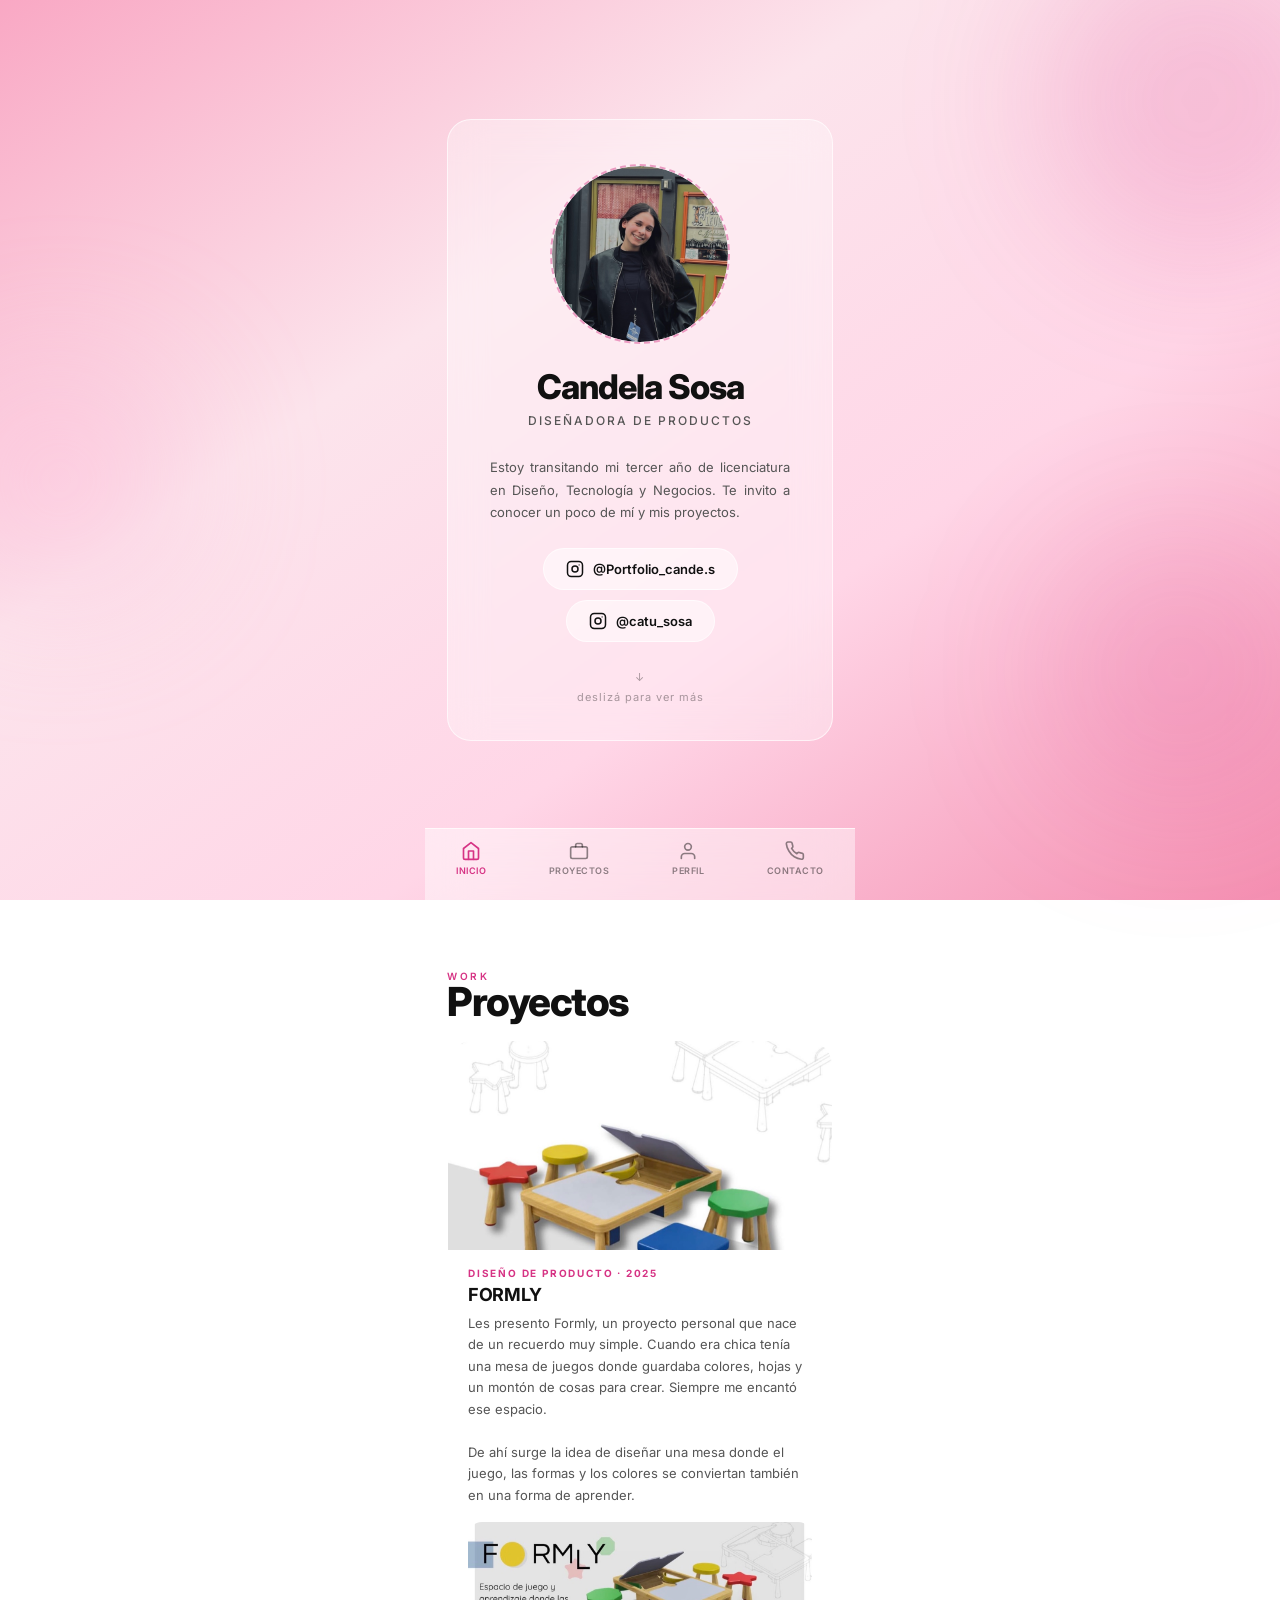
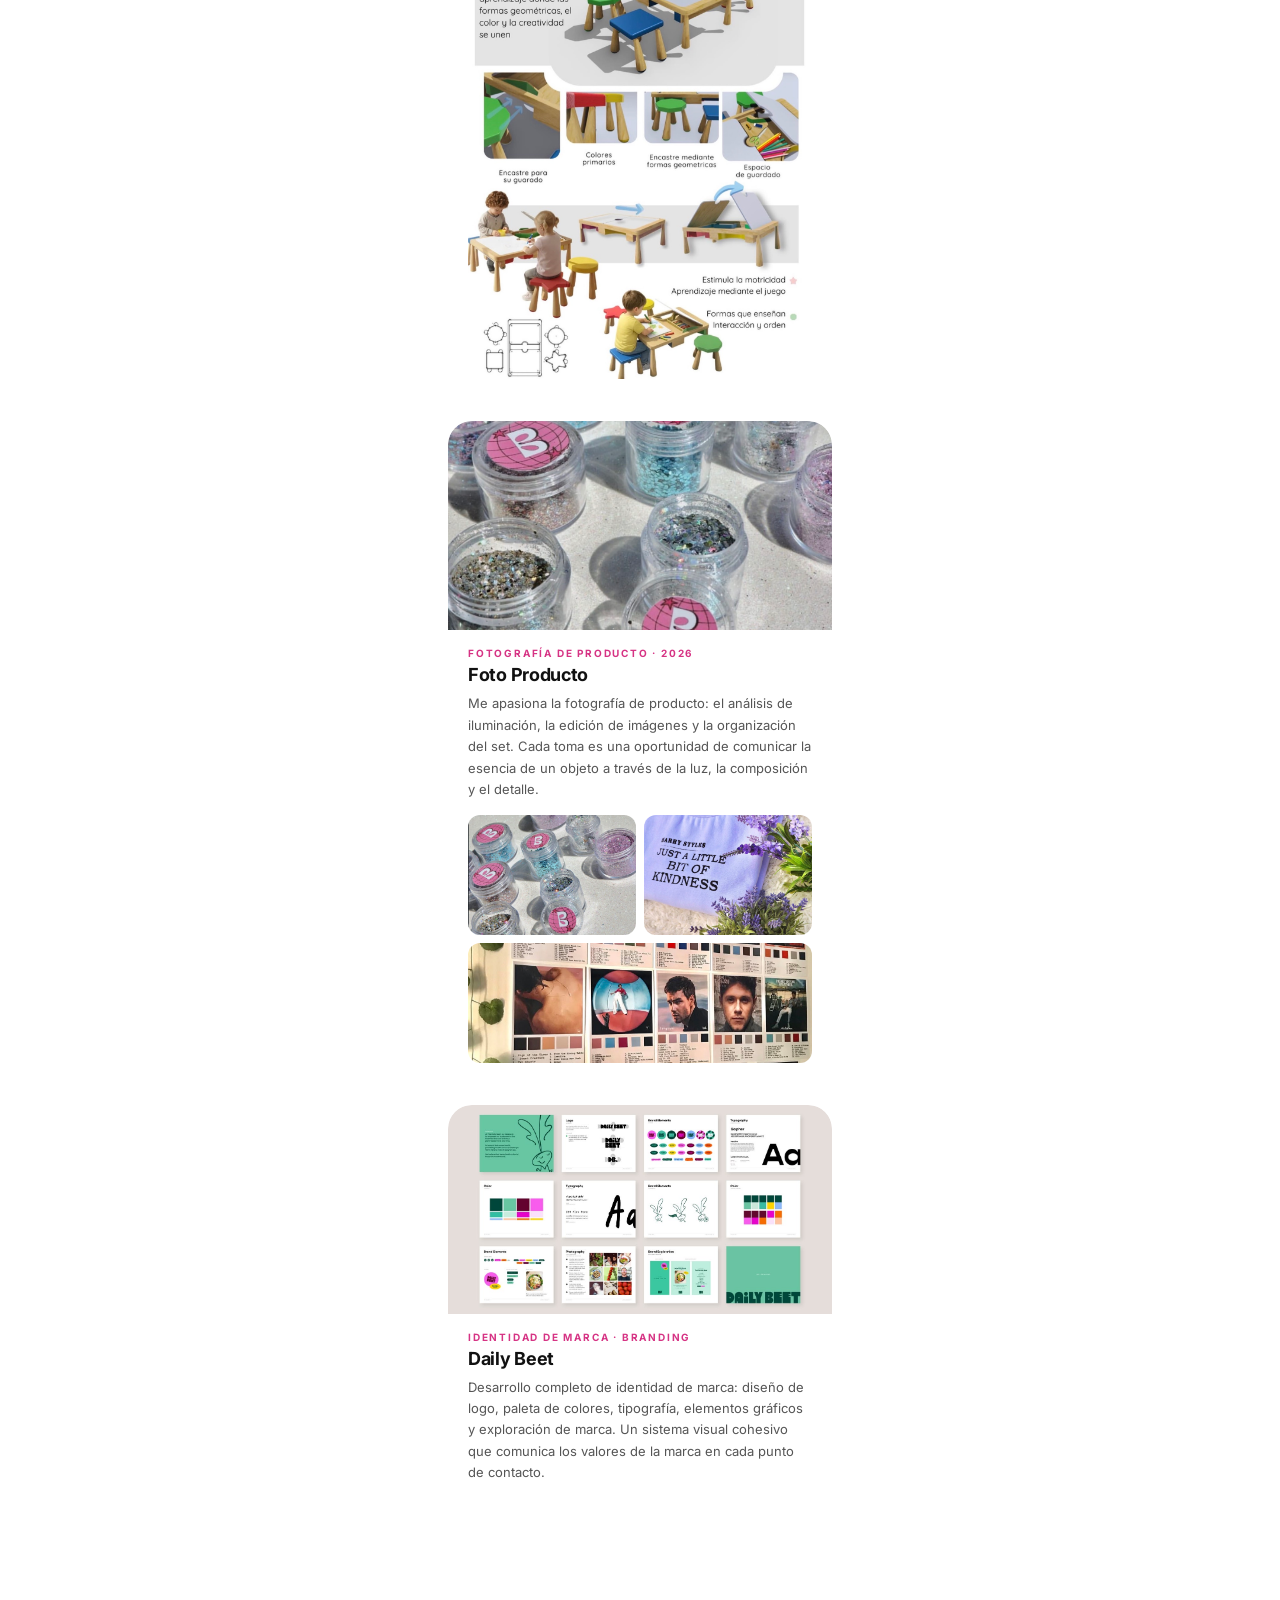
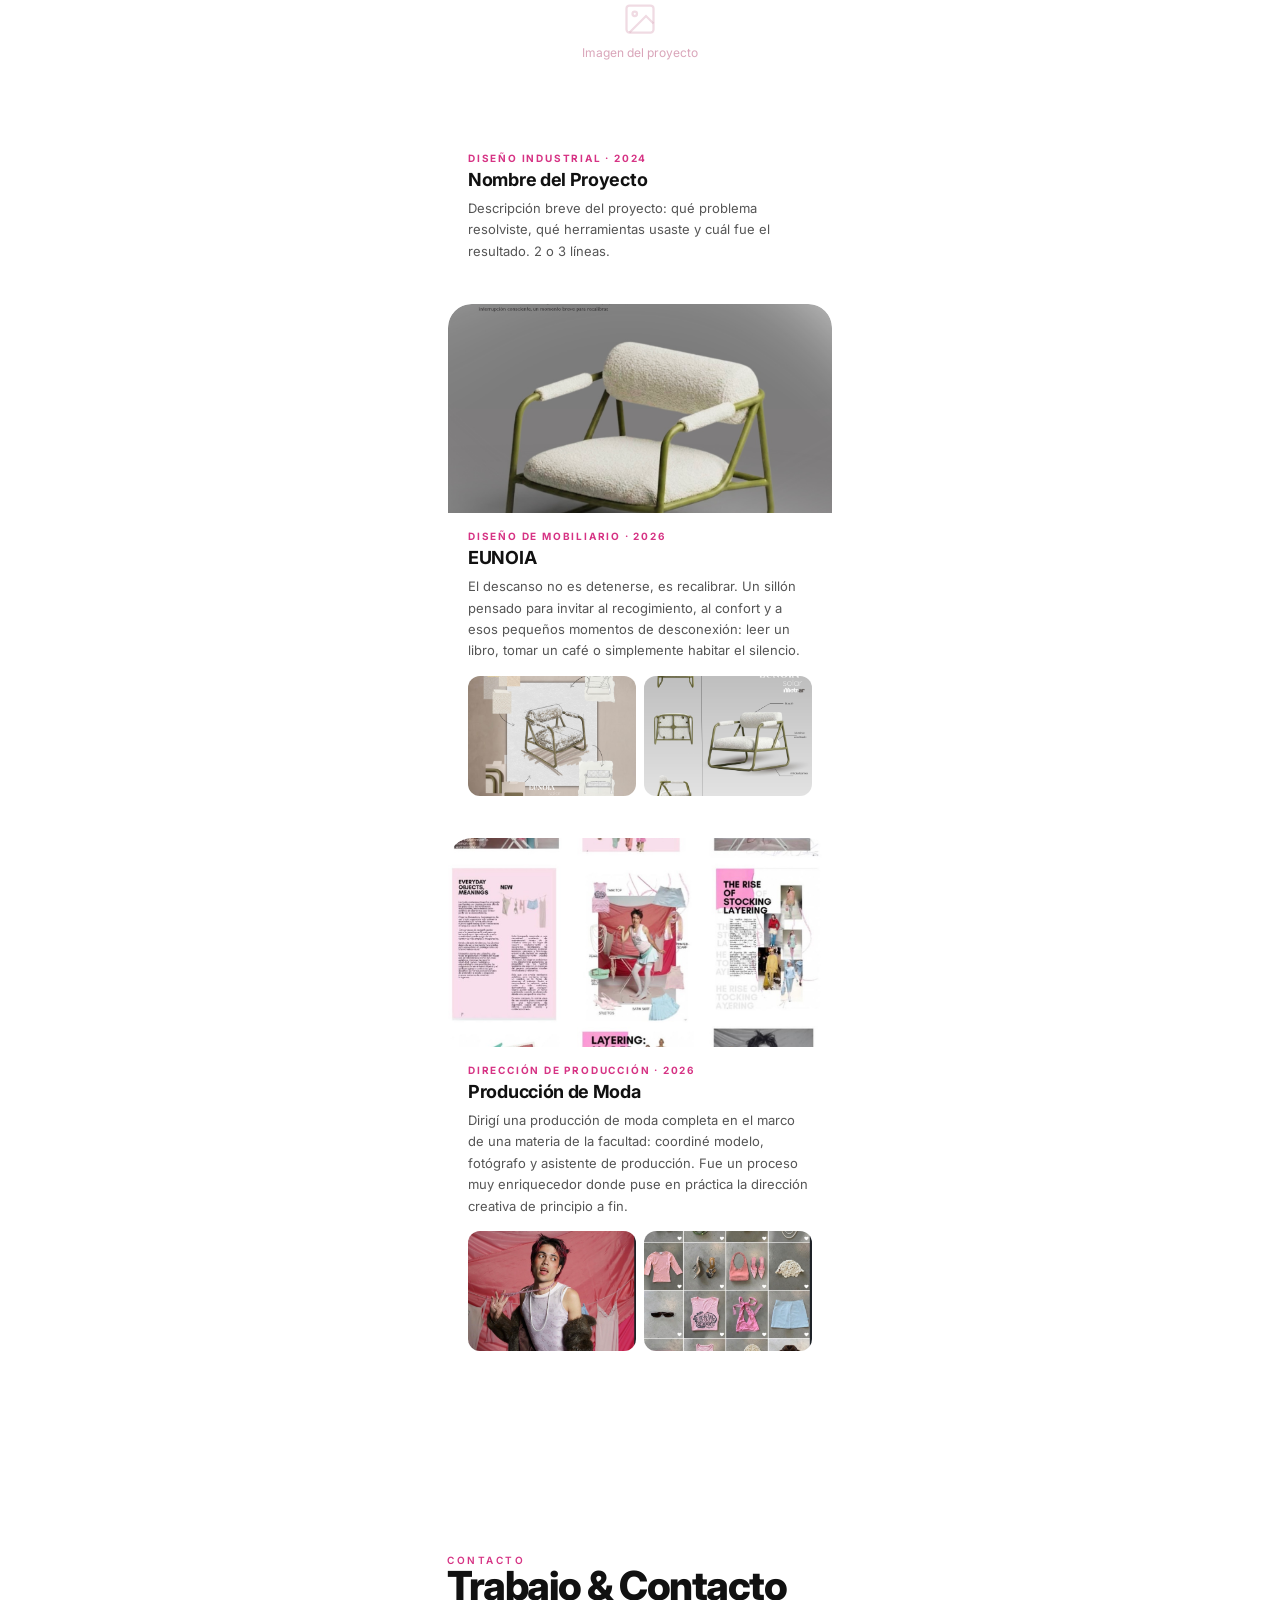
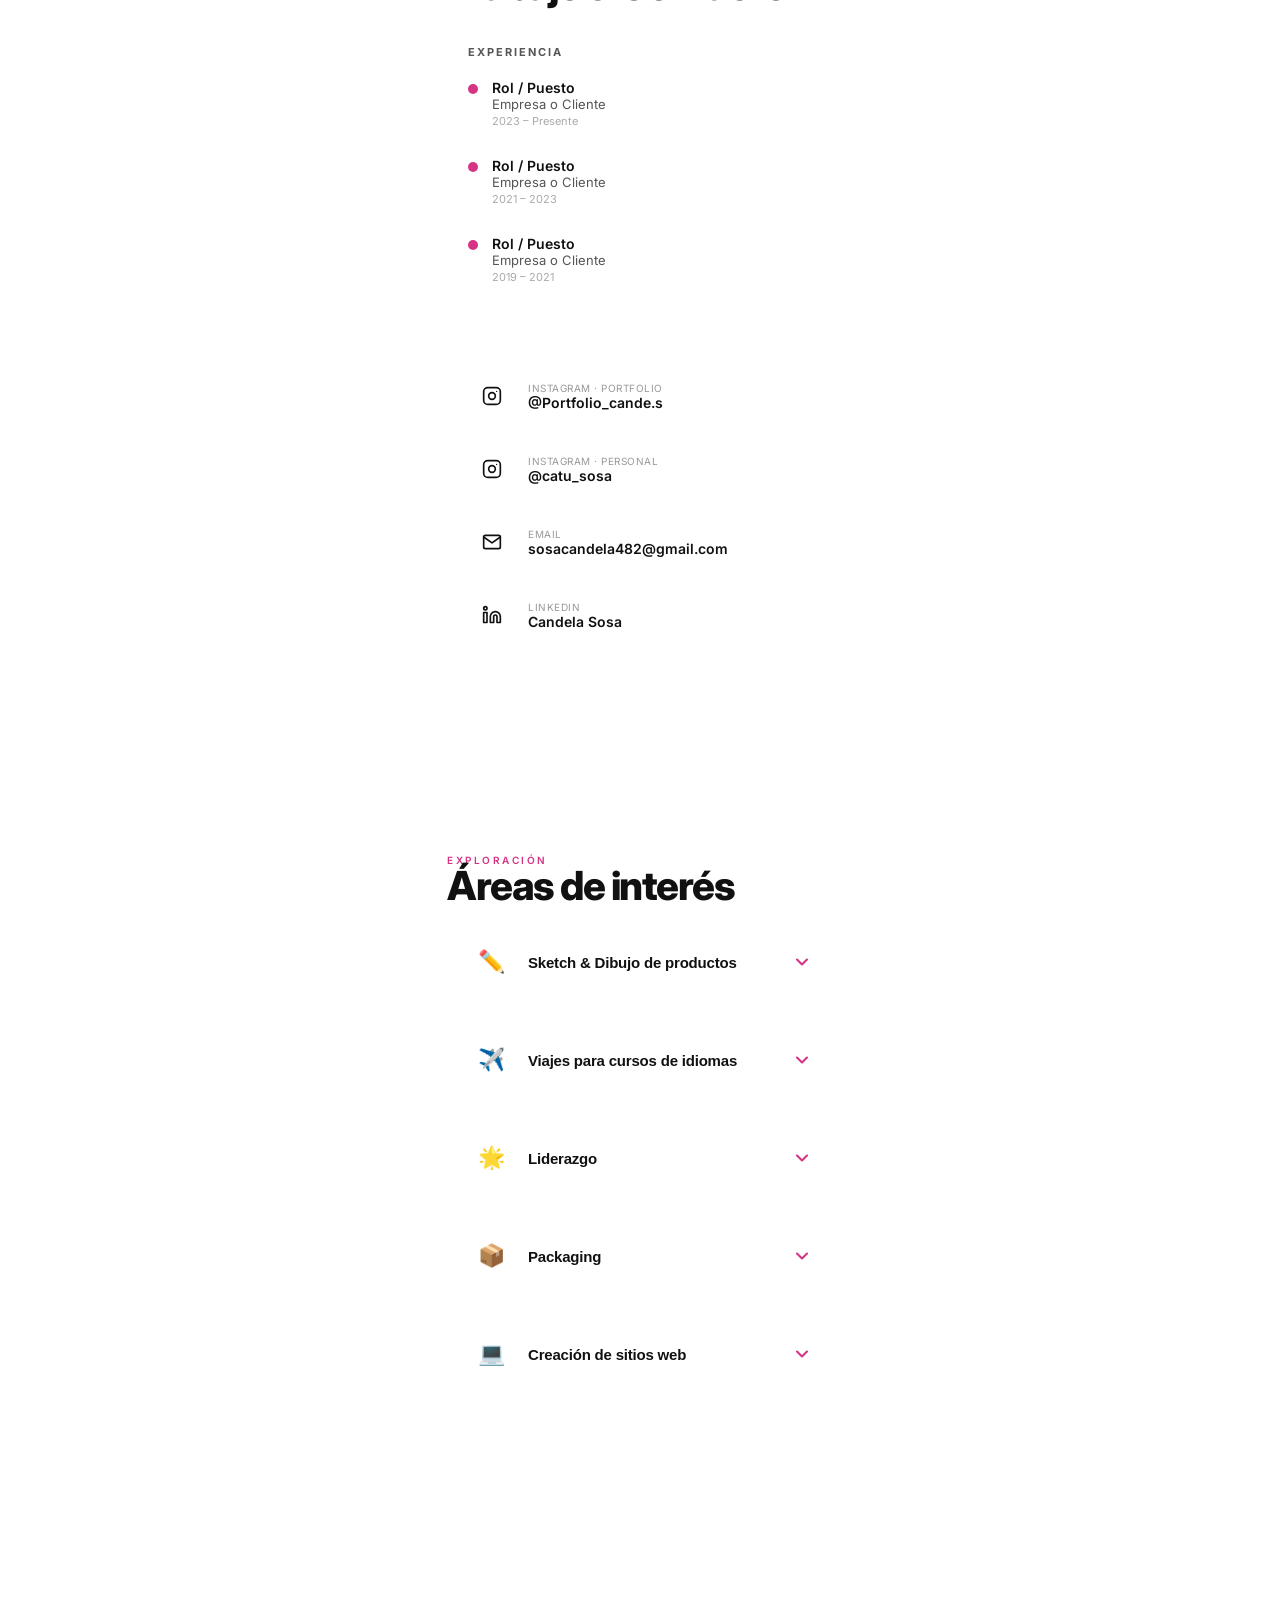
==== index.html @ e9c09517 "Add travel images and full description to Viajes section" ====
<!DOCTYPE html>
<html lang="es">
<head>
  <meta charset="UTF-8" />
  <meta name="viewport" content="width=device-width, initial-scale=1.0" />
  <title>Candela Sosa · Diseñadora de Productos</title>
  <link href="https://fonts.googleapis.com/css2?family=Inter:wght@300;400;500;600;700;800&display=swap" rel="stylesheet">
  <style>
    :root {
      --pink-1: #f9a8c4;
      --pink-2: #fce4ec;
      --pink-3: #ffc2d4;
      --pink-accent: #d63384;
      --glass-bg: rgba(255, 255, 255, 0.32);
      --glass-border: rgba(255, 255, 255, 0.65);
      --text: #111111;
      --text-muted: #555555;
    }

    * {
      box-sizing: border-box;
      margin: 0;
      padding: 0;
    }

    html {
      scroll-behavior: smooth;
    }

    body {
      font-family: 'Inter', sans-serif;
      background: linear-gradient(145deg, #f9a8c4 0%, #fce4ec 35%, #ffd6e7 65%, #f48fb1 100%);
      background-attachment: fixed;
      min-height: 100vh;
      color: var(--text);
      display: flex;
      justify-content: center;
    }

    /* ————— WRAPPER ————— */
    .wrapper {
      width: 100%;
      max-width: 430px;
      position: relative;
    }

    /* ————— FLOATING BLOBS ————— */
    .blob {
      position: fixed;
      border-radius: 50%;
      filter: blur(70px);
      pointer-events: none;
      z-index: 0;
    }
    .blob-a {
      width: 320px; height: 320px;
      background: rgba(214, 51, 132, 0.18);
      top: -60px; right: -80px;
    }
    .blob-b {
      width: 240px; height: 240px;
      background: rgba(255, 182, 215, 0.35);
      top: 40%; left: -60px;
    }
    .blob-c {
      width: 280px; height: 280px;
      background: rgba(214, 51, 132, 0.13);
      bottom: 10%; right: -40px;
    }

    /* ————— SECTIONS ————— */
    section {
      min-height: 100vh;
      padding: 70px 22px 110px;
      position: relative;
      z-index: 1;
      display: flex;
      flex-direction: column;
      gap: 20px;
    }

    /* ————— GLASS CARD ————— */
    .glass {
      background: var(--glass-bg);
      backdrop-filter: blur(18px);
      -webkit-backdrop-filter: blur(18px);
      border: 1px solid var(--glass-border);
      border-radius: 24px;
    }

    /* ————— SECTION HEADER ————— */
    .sec-label {
      font-size: 10px;
      font-weight: 600;
      letter-spacing: 2.5px;
      text-transform: uppercase;
      color: var(--pink-accent);
    }
    .sec-title {
      font-size: 40px;
      font-weight: 800;
      letter-spacing: -1.5px;
      line-height: 1;
      color: var(--text);
    }

    /* ═══════════════════════════════════
       HERO
    ═══════════════════════════════════ */
    #inicio {
      justify-content: center;
      align-items: center;
      text-align: center;
    }

    .hero-card {
      padding: 44px 28px 36px;
      width: 100%;
      display: flex;
      flex-direction: column;
      align-items: center;
      gap: 0;
    }

    .avatar-ring {
      width: 180px;
      height: 180px;
      border-radius: 50%;
      border: 2.5px dashed rgba(214,51,132,0.45);
      display: flex;
      align-items: center;
      justify-content: center;
      margin-bottom: 22px;
      background: rgba(255,255,255,0.25);
      overflow: hidden;
    }
    .avatar-ring img {
      width: 100%;
      height: 100%;
      object-fit: cover;
      border-radius: 50%;
    }
    .avatar-ring span {
      font-size: 11px;
      color: rgba(180,30,80,0.5);
      text-align: center;
      line-height: 1.4;
      padding: 8px;
    }

    .hero-name {
      font-size: 34px;
      font-weight: 800;
      letter-spacing: -1px;
      margin-bottom: 6px;
    }

    .hero-sub {
      font-size: 12px;
      font-weight: 500;
      letter-spacing: 2px;
      text-transform: uppercase;
      color: var(--text-muted);
      margin-bottom: 28px;
    }

    .hero-bio {
      font-size: 13px;
      color: var(--text-muted);
      line-height: 1.75;
      max-width: 300px;
      text-align: justify;
      margin-bottom: 24px;
    }

    .ig-btn {
      display: inline-flex;
      align-items: center;
      gap: 9px;
      background: rgba(255,255,255,0.5);
      border: 1px solid var(--glass-border);
      border-radius: 100px;
      padding: 11px 22px;
      text-decoration: none;
      color: var(--text);
      font-size: 13px;
      font-weight: 600;
      transition: background 0.2s, transform 0.15s;
    }
    .ig-btn:hover { background: rgba(255,255,255,0.72); transform: scale(1.02); }
    .ig-btn svg { width: 18px; height: 18px; }

    .scroll-hint {
      margin-top: 28px;
      font-size: 11px;
      color: rgba(0,0,0,0.35);
      letter-spacing: 1px;
      display: flex;
      flex-direction: column;
      align-items: center;
      gap: 6px;
    }
    .scroll-hint span { animation: bounce 1.8s infinite; display: block; }
    @keyframes bounce {
      0%, 100% { transform: translateY(0); }
      50%       { transform: translateY(5px); }
    }

    /* ═══════════════════════════════════
       SOBRE MÍ
    ═══════════════════════════════════ */
    #sobre { gap: 18px; }

    .photo-grid {
      display: grid;
      grid-template-columns: 1fr 1fr;
      grid-template-rows: 180px 120px;
      gap: 10px;
    }
    .photo-grid .ph-img:first-child {
      grid-row: 1 / 3;
    }

    .ph-img {
      border-radius: 18px;
      border: 2px dashed rgba(214,51,132,0.25);
      background: rgba(255,255,255,0.28);
      display: flex;
      flex-direction: column;
      align-items: center;
      justify-content: center;
      gap: 6px;
      color: rgba(160,30,80,0.45);
      font-size: 11px;
      text-align: center;
      overflow: hidden;
      cursor: pointer;
      transition: background 0.2s;
    }
    .ph-img:hover { background: rgba(255,255,255,0.42); }
    .ph-img img {
      width: 100%;
      height: 100%;
      object-fit: cover;
      display: block;
    }
    .ph-img svg { width: 28px; height: 28px; opacity: 0.5; }

    .bio-card {
      padding: 20px;
      font-size: 14px;
      line-height: 1.75;
      color: #333;
    }
    .bio-card p {
      color: rgba(0,0,0,0.65);
      font-size: 13.5px;
      text-align: justify;
    }

    /* Languages */
    .skill-block {
      padding: 20px;
      display: flex;
      flex-direction: column;
      gap: 14px;
    }
    .skill-block-title {
      font-size: 11px;
      font-weight: 700;
      letter-spacing: 2px;
      text-transform: uppercase;
      color: var(--text-muted);
    }

    .lang-row { display: flex; flex-direction: column; gap: 6px; }
    .lang-top {
      display: flex;
      justify-content: space-between;
      align-items: center;
    }
    .lang-name { font-size: 14px; font-weight: 600; }
    .lang-badge {
      font-size: 11px;
      font-weight: 500;
      color: var(--text-muted);
      background: rgba(255,255,255,0.55);
      border-radius: 100px;
      padding: 3px 11px;
    }
    .bar-track {
      width: 100%;
      height: 5px;
      background: rgba(0,0,0,0.09);
      border-radius: 3px;
      overflow: hidden;
    }
    .bar-fill {
      height: 100%;
      border-radius: 3px;
      background: linear-gradient(90deg, var(--pink-accent), #f48fb1);
    }

    /* Tools */
    .tools-wrap {
      display: flex;
      flex-wrap: wrap;
      gap: 8px;
    }
    .chip {
      background: rgba(255,255,255,0.5);
      border: 1px solid rgba(255,255,255,0.75);
      border-radius: 100px;
      padding: 8px 15px;
      font-size: 13px;
      font-weight: 500;
      white-space: nowrap;
    }

    /* ═══════════════════════════════════
       PROYECTOS
    ═══════════════════════════════════ */
    #proyectos { gap: 18px; }

    .project-card {
      overflow: hidden;
      padding: 0;
    }
    .proj-img-wrap {
      width: 100%;
      height: 210px;
      background: rgba(255,255,255,0.22);
      border-bottom: 1px solid rgba(255,255,255,0.5);
      display: flex;
      align-items: center;
      justify-content: center;
      flex-direction: column;
      gap: 8px;
      color: rgba(160,30,80,0.4);
      font-size: 12px;
      border-radius: 24px 24px 0 0;
      overflow: hidden;
    }
    .proj-img-wrap img {
      width: 100%;
      height: 100%;
      object-fit: cover;
      display: block;
    }
    .proj-img-wrap svg { width: 36px; height: 36px; opacity: 0.4; }

    .proj-body { padding: 16px 20px 22px; }
    .proj-tag {
      font-size: 10px;
      font-weight: 700;
      letter-spacing: 1.8px;
      text-transform: uppercase;
      color: var(--pink-accent);
      margin-bottom: 5px;
    }
    .proj-title {
      font-size: 18px;
      font-weight: 700;
      margin-bottom: 8px;
      letter-spacing: -0.3px;
    }
    .proj-desc {
      font-size: 13px;
      color: var(--text-muted);
      line-height: 1.65;
    }

    /* ═══════════════════════════════════
       TRABAJO & CONTACTO
    ═══════════════════════════════════ */
    #contacto { gap: 18px; }

    .work-card {
      padding: 20px;
      display: flex;
      flex-direction: column;
      gap: 0;
    }
    .work-item {
      display: flex;
      gap: 14px;
      padding: 14px 0;
      border-bottom: 1px solid rgba(255,255,255,0.45);
    }
    .work-item:last-child { border-bottom: none; }
    .work-dot {
      width: 10px;
      height: 10px;
      border-radius: 50%;
      background: var(--pink-accent);
      margin-top: 5px;
      flex-shrink: 0;
    }
    .work-role { font-size: 14px; font-weight: 600; }
    .work-co { font-size: 13px; color: var(--text-muted); }
    .work-yr { font-size: 11px; color: #aaa; margin-top: 2px; }

    .contact-card {
      padding: 22px;
      display: flex;
      flex-direction: column;
      gap: 0;
    }
    .contact-row {
      display: flex;
      align-items: center;
      gap: 14px;
      padding: 14px 0;
      text-decoration: none;
      color: var(--text);
      border-bottom: 1px solid rgba(255,255,255,0.45);
      transition: opacity 0.2s;
    }
    .contact-row:last-child { border-bottom: none; }
    .contact-row:hover { opacity: 0.7; }
    .c-icon {
      width: 44px;
      height: 44px;
      border-radius: 13px;
      background: rgba(255,255,255,0.55);
      display: flex;
      align-items: center;
      justify-content: center;
      flex-shrink: 0;
    }
    .c-icon svg { width: 20px; height: 20px; }
    .c-label { font-size: 10px; color: #999; letter-spacing: 0.5px; text-transform: uppercase; }
    .c-val { font-size: 14px; font-weight: 600; }

    /* ————— BOTTOM NAV ————— */
    .nav {
      position: fixed;
      bottom: 0;
      left: 50%;
      transform: translateX(-50%);
      width: 100%;
      max-width: 430px;
      background: rgba(255,255,255,0.45);
      backdrop-filter: blur(22px);
      -webkit-backdrop-filter: blur(22px);
      border-top: 1px solid rgba(255,255,255,0.7);
      display: flex;
      justify-content: space-around;
      padding: 12px 0 24px;
      z-index: 200;
    }

    .nav a {
      display: flex;
      flex-direction: column;
      align-items: center;
      gap: 4px;
      text-decoration: none;
      color: rgba(0,0,0,0.45);
      font-size: 10px;
      font-weight: 600;
      letter-spacing: 0.5px;
      text-transform: uppercase;
      transition: color 0.2s;
    }
    .nav a.active, .nav a:hover { color: var(--pink-accent); }
    .nav a svg { width: 22px; height: 22px; }

    /* ————— UTIL ————— */
    .divider {
      height: 1px;
      background: rgba(255,255,255,0.5);
      margin: 4px 0;
    }

    /* ═══════════════════════════════════
       ÁREAS DE INTERÉS — ACORDEÓN
    ═══════════════════════════════════ */
    #intereses { gap: 14px; }

    .area-card {
      overflow: hidden;
      border-radius: 22px;
    }

    .area-header {
      display: flex;
      align-items: center;
      gap: 14px;
      padding: 18px 20px;
      cursor: pointer;
      user-select: none;
      background: transparent;
      border: none;
      width: 100%;
      text-align: left;
      -webkit-tap-highlight-color: transparent;
    }

    .area-emoji {
      width: 46px;
      height: 46px;
      border-radius: 14px;
      background: rgba(255,255,255,0.55);
      display: flex;
      align-items: center;
      justify-content: center;
      font-size: 22px;
      flex-shrink: 0;
    }

    .area-title {
      flex: 1;
      font-size: 15px;
      font-weight: 700;
      letter-spacing: -0.2px;
      color: var(--text);
    }

    .area-arrow {
      width: 20px;
      height: 20px;
      color: var(--pink-accent);
      flex-shrink: 0;
      transition: transform 0.35s cubic-bezier(.4,0,.2,1);
    }
    .area-card.open .area-arrow { transform: rotate(180deg); }

    .area-body {
      max-height: 0;
      overflow: hidden;
      transition: max-height 0.45s cubic-bezier(.4,0,.2,1);
    }
    .area-card.open .area-body { max-height: 900px; }

    .area-inner {
      padding: 0 20px 22px;
      border-top: 1px solid rgba(255,255,255,0.5);
      margin: 0 20px;
    }

    .area-desc {
      font-size: 13px;
      color: var(--text-muted);
      line-height: 1.75;
      padding-top: 16px;
      margin-bottom: 16px;
    }

    .area-photos {
      display: grid;
      grid-template-columns: 1fr 1fr;
      gap: 8px;
    }
    .area-photos.single { grid-template-columns: 1fr; }

    .area-photo {
      height: 110px;
      border-radius: 14px;
      border: 2px dashed rgba(214,51,132,0.22);
      background: rgba(255,255,255,0.3);
      display: flex;
      flex-direction: column;
      align-items: center;
      justify-content: center;
      gap: 5px;
      font-size: 10px;
      color: rgba(160,30,80,0.4);
      overflow: hidden;
      text-align: center;
    }
    .area-photo img {
      width: 100%;
      height: 100%;
      object-fit: cover;
      display: block;
    }
    .area-photo svg { width: 22px; height: 22px; opacity: 0.4; }

    /* Nav con 5 ítems — íconos un poco más chicos */
    .nav a { font-size: 9px; }
    .nav a svg { width: 20px; height: 20px; }
  </style>
</head>
<body>

<div class="blob blob-a"></div>
<div class="blob blob-b"></div>
<div class="blob blob-c"></div>

<div class="wrapper">

  <!-- ══════════ HERO ══════════ -->
  <section id="inicio">
    <div class="glass hero-card">

      <div class="avatar-ring">
        <img src="avatar.jpg" alt="Candela Sosa">
      </div>

      <h1 class="hero-name">Candela Sosa</h1>
      <p class="hero-sub">Diseñadora de Productos</p>
      <p class="hero-bio">Estoy transitando mi tercer año de licenciatura en Diseño, Tecnología y Negocios. Te invito a conocer un poco de mí y mis proyectos.</p>

      <div style="display:flex;flex-direction:column;gap:10px;align-items:center;">
        <a class="ig-btn" href="https://www.instagram.com/Portfolio_cande.s" target="_blank" rel="noopener">
          <svg viewBox="0 0 24 24" fill="none" stroke="currentColor" stroke-width="2" stroke-linecap="round" stroke-linejoin="round">
            <rect x="2" y="2" width="20" height="20" rx="5" ry="5"/>
            <circle cx="12" cy="12" r="4"/>
            <circle cx="17.5" cy="6.5" r="0.8" fill="currentColor" stroke="none"/>
          </svg>
          @Portfolio_cande.s
        </a>
        <a class="ig-btn" href="https://www.instagram.com/catu_sosa" target="_blank" rel="noopener">
          <svg viewBox="0 0 24 24" fill="none" stroke="currentColor" stroke-width="2" stroke-linecap="round" stroke-linejoin="round">
            <rect x="2" y="2" width="20" height="20" rx="5" ry="5"/>
            <circle cx="12" cy="12" r="4"/>
            <circle cx="17.5" cy="6.5" r="0.8" fill="currentColor" stroke="none"/>
          </svg>
          @catu_sosa
        </a>
      </div>

      <div class="scroll-hint">
        <span>↓</span>
        deslizá para ver más
      </div>
    </div>
  </section>

  <!-- ══════════ PROYECTOS ══════════ -->
  <section id="proyectos">
    <div>
      <p class="sec-label">Work</p>
      <h2 class="sec-title">Proyectos</h2>
    </div>

    <!-- Proyecto FORMLY -->
    <div class="glass project-card">
      <div class="proj-img-wrap">
        <img src="formly1.jpg" alt="FORMLY - Mesa de juego y aprendizaje">
      </div>
      <div class="proj-body">
        <p class="proj-tag">Diseño de Producto · 2025</p>
        <h3 class="proj-title">FORMLY</h3>
        <p class="proj-desc">Les presento Formly, un proyecto personal que nace de un recuerdo muy simple. Cuando era chica tenía una mesa de juegos donde guardaba colores, hojas y un montón de cosas para crear. Siempre me encantó ese espacio.<br><br>De ahí surge la idea de diseñar una mesa donde el juego, las formas y los colores se conviertan también en una forma de aprender.</p>
        <img src="formly2.jpg" alt="FORMLY - Presentación" style="width:100%;border-radius:14px;margin-top:16px;display:block;">
      </div>
    </div>

    <!-- Proyecto Fotografía de Producto -->
    <div class="glass project-card">
      <div class="proj-img-wrap">
        <img src="foto1.jpg" alt="Fotografía de producto - glitter">
      </div>
      <div class="proj-body">
        <p class="proj-tag">Fotografía de Producto · 2026</p>
        <h3 class="proj-title">Foto Producto</h3>
        <p class="proj-desc">Me apasiona la fotografía de producto: el análisis de iluminación, la edición de imágenes y la organización del set. Cada toma es una oportunidad de comunicar la esencia de un objeto a través de la luz, la composición y el detalle.</p>
        <div style="display:grid;grid-template-columns:1fr 1fr;gap:8px;margin-top:14px;">
          <img src="foto2.jpg" alt="Foto producto" style="width:100%;height:120px;object-fit:cover;border-radius:12px;display:block;">
          <img src="foto3.jpg" alt="Foto producto" style="width:100%;height:120px;object-fit:cover;border-radius:12px;display:block;">
          <img src="foto4.jpg" alt="Foto producto" style="width:100%;height:120px;object-fit:cover;border-radius:12px;display:block;grid-column:1/-1;">
        </div>
      </div>
    </div>

    <!-- Proyecto Identidad de Marca -->
    <div class="glass project-card">
      <div class="proj-img-wrap">
        <img src="brand1.jpg" alt="Identidad de marca - Daily Beet">
      </div>
      <div class="proj-body">
        <p class="proj-tag">Identidad de Marca · Branding</p>
        <h3 class="proj-title">Daily Beet</h3>
        <p class="proj-desc">Desarrollo completo de identidad de marca: diseño de logo, paleta de colores, tipografía, elementos gráficos y exploración de marca. Un sistema visual cohesivo que comunica los valores de la marca en cada punto de contacto.</p>
      </div>
    </div>

    <!-- Proyecto 2 — reemplazá el contenido con tu proyecto real -->
    <div class="glass project-card">
      <div class="proj-img-wrap">
        <!-- <img src="proyecto1.jpg" alt="Proyecto 1"> -->
        <svg viewBox="0 0 24 24" fill="none" stroke="currentColor" stroke-width="1.5">
          <rect x="3" y="3" width="18" height="18" rx="2"/>
          <circle cx="8.5" cy="8.5" r="1.5"/>
          <polyline points="21 15 16 10 5 21"/>
        </svg>
        <span>Imagen del proyecto</span>
      </div>
      <div class="proj-body">
        <p class="proj-tag">Diseño Industrial · 2024</p>
        <h3 class="proj-title">Nombre del Proyecto</h3>
        <p class="proj-desc">Descripción breve del proyecto: qué problema resolviste, qué herramientas usaste y cuál fue el resultado. 2 o 3 líneas.</p>
      </div>
    </div>

    <!-- Proyecto EUNOIA -->
    <div class="glass project-card">
      <div class="proj-img-wrap">
        <img src="eunoia1.jpg" alt="EUNOIA - Sillón de descanso consciente">
      </div>
      <div class="proj-body">
        <p class="proj-tag">Diseño de Mobiliario · 2026</p>
        <h3 class="proj-title">EUNOIA</h3>
        <p class="proj-desc">El descanso no es detenerse, es recalibrar. Un sillón pensado para invitar al recogimiento, al confort y a esos pequeños momentos de desconexión: leer un libro, tomar un café o simplemente habitar el silencio.</p>
        <div style="display:grid;grid-template-columns:1fr 1fr;gap:8px;margin-top:14px;">
          <img src="eunoia2.jpg" alt="EUNOIA moodboard" style="width:100%;height:120px;object-fit:cover;border-radius:12px;display:block;">
          <img src="eunoia3.jpg" alt="EUNOIA ficha técnica" style="width:100%;height:120px;object-fit:cover;border-radius:12px;display:block;">
        </div>
      </div>
    </div>

    <!-- Proyecto Producción de Moda -->
    <div class="glass project-card">
      <div class="proj-img-wrap">
        <img src="fashion1.jpg" alt="Producción de moda - editorial">
      </div>
      <div class="proj-body">
        <p class="proj-tag">Dirección de Producción · 2026</p>
        <h3 class="proj-title">Producción de Moda</h3>
        <p class="proj-desc">Dirigí una producción de moda completa en el marco de una materia de la facultad: coordiné modelo, fotógrafo y asistente de producción. Fue un proceso muy enriquecedor donde puse en práctica la dirección creativa de principio a fin.</p>
        <div style="display:grid;grid-template-columns:1fr 1fr;gap:8px;margin-top:14px;">
          <img src="fashion2.jpg" alt="Producción de moda - modelo" style="width:100%;height:120px;object-fit:cover;object-position:top;border-radius:12px;display:block;">
          <img src="fashion3.jpg" alt="Producción de moda - styling" style="width:100%;height:120px;object-fit:cover;border-radius:12px;display:block;">
        </div>
      </div>
    </div>
  </section>

  <!-- ══════════ TRABAJO & CONTACTO ══════════ -->
  <section id="contacto">
    <div>
      <p class="sec-label">Contacto</p>
      <h2 class="sec-title">Trabajo &amp; Contacto</h2>
    </div>

    <!-- Experiencia — editá con tus trabajos reales -->
    <div class="glass work-card">
      <p class="skill-block-title" style="margin-bottom:6px">Experiencia</p>

      <div class="work-item">
        <div class="work-dot"></div>
        <div>
          <p class="work-role">Rol / Puesto</p>
          <p class="work-co">Empresa o Cliente</p>
          <p class="work-yr">2023 – Presente</p>
        </div>
      </div>

      <div class="work-item">
        <div class="work-dot"></div>
        <div>
          <p class="work-role">Rol / Puesto</p>
          <p class="work-co">Empresa o Cliente</p>
          <p class="work-yr">2021 – 2023</p>
        </div>
      </div>

      <div class="work-item">
        <div class="work-dot"></div>
        <div>
          <p class="work-role">Rol / Puesto</p>
          <p class="work-co">Empresa o Cliente</p>
          <p class="work-yr">2019 – 2021</p>
        </div>
      </div>
    </div>

    <!-- Contacto -->
    <div class="glass contact-card">

      <a class="contact-row" href="https://www.instagram.com/Portfolio_cande.s" target="_blank" rel="noopener">
        <div class="c-icon">
          <svg viewBox="0 0 24 24" fill="none" stroke="currentColor" stroke-width="2" stroke-linecap="round" stroke-linejoin="round">
            <rect x="2" y="2" width="20" height="20" rx="5"/>
            <circle cx="12" cy="12" r="4"/>
            <circle cx="17.5" cy="6.5" r="0.8" fill="currentColor" stroke="none"/>
          </svg>
        </div>
        <div>
          <p class="c-label">Instagram · Portfolio</p>
          <p class="c-val">@Portfolio_cande.s</p>
        </div>
      </a>
      <a class="contact-row" href="https://www.instagram.com/catu_sosa" target="_blank" rel="noopener">
        <div class="c-icon">
          <svg viewBox="0 0 24 24" fill="none" stroke="currentColor" stroke-width="2" stroke-linecap="round" stroke-linejoin="round">
            <rect x="2" y="2" width="20" height="20" rx="5"/>
            <circle cx="12" cy="12" r="4"/>
            <circle cx="17.5" cy="6.5" r="0.8" fill="currentColor" stroke="none"/>
          </svg>
        </div>
        <div>
          <p class="c-label">Instagram · Personal</p>
          <p class="c-val">@catu_sosa</p>
        </div>
      </a>

      <a class="contact-row" href="mailto:sosacandela482@gmail.com">
        <div class="c-icon">
          <svg viewBox="0 0 24 24" fill="none" stroke="currentColor" stroke-width="2" stroke-linecap="round" stroke-linejoin="round">
            <path d="M4 4h16c1.1 0 2 .9 2 2v12c0 1.1-.9 2-2 2H4c-1.1 0-2-.9-2-2V6c0-1.1.9-2 2-2z"/>
            <polyline points="22,6 12,13 2,6"/>
          </svg>
        </div>
        <div>
          <p class="c-label">Email</p>
          <p class="c-val">sosacandela482@gmail.com</p>
        </div>
      </a>

      <a class="contact-row" href="https://www.linkedin.com/in/candela-sosa-52a7882b3" target="_blank" rel="noopener">
        <div class="c-icon">
          <svg viewBox="0 0 24 24" fill="none" stroke="currentColor" stroke-width="2" stroke-linecap="round" stroke-linejoin="round">
            <path d="M16 8a6 6 0 0 1 6 6v7h-4v-7a2 2 0 0 0-2-2 2 2 0 0 0-2 2v7h-4v-7a6 6 0 0 1 6-6z"/>
            <rect x="2" y="9" width="4" height="12"/>
            <circle cx="4" cy="4" r="2"/>
          </svg>
        </div>
        <div>
          <p class="c-label">LinkedIn</p>
          <p class="c-val">Candela Sosa</p>
        </div>
      </a>

    </div>
  </section>

  <!-- ══════════ ÁREAS DE INTERÉS ══════════ -->
  <section id="intereses">
    <div>
      <p class="sec-label">Exploración</p>
      <h2 class="sec-title">Áreas de interés</h2>
    </div>

    <!-- 1. Sketch & Dibujo -->
    <div class="glass area-card">
      <button class="area-header" aria-expanded="false">
        <div class="area-emoji">✏️</div>
        <span class="area-title">Sketch & Dibujo de productos</span>
        <svg class="area-arrow" viewBox="0 0 24 24" fill="none" stroke="currentColor" stroke-width="2.5" stroke-linecap="round" stroke-linejoin="round">
          <polyline points="6 9 12 15 18 9"/>
        </svg>
      </button>
      <div class="area-body">
        <div class="area-inner">
          <p class="area-desc">Me encanta capturar ideas rápidas a mano: bocetos de concepto, vistas de producto, explosiones isométricas. El dibujo es mi primer lenguaje de diseño, donde todo empieza antes de pasar al 3D o la pantalla.</p>
          <div class="area-photos">
            <div class="area-photo"><img src="sketch1.jpg" alt="Sketch de producto"></div>
            <div class="area-photo"><img src="sketch2.jpg" alt="Sketch de sillas"></div>
            <div class="area-photo"><img src="sketch3.jpg" alt="Sketch de electrodoméstico"></div>
            <div class="area-photo"><img src="sketch4.jpg" alt="Sketch digital"></div>
          </div>
        </div>
      </div>
    </div>

    <!-- 2. Viajes al exterior -->
    <div class="glass area-card">
      <button class="area-header" aria-expanded="false">
        <div class="area-emoji">✈️</div>
        <span class="area-title">Viajes para cursos de idiomas</span>
        <svg class="area-arrow" viewBox="0 0 24 24" fill="none" stroke="currentColor" stroke-width="2.5" stroke-linecap="round" stroke-linejoin="round">
          <polyline points="6 9 12 15 18 9"/>
        </svg>
      </button>
      <div class="area-body">
        <div class="area-inner">
          <p class="area-desc">En 2023 viajé sola a San Diego durante un mes para hacer un curso de inglés en EF Education First, donde obtuve nivel C2. En 2025 volví a Estados Unidos, esta vez durante un mes y medio, para un curso de perfeccionamiento de inglés y un curso integrado de marketing en el idioma. Ambas experiencias me formaron no solo en comunicación sino también en autonomía y liderazgo: tomar decisiones sola en otro país, coordinar agendas y adaptarme a entornos nuevos fue un entrenamiento real para desenvolverme con seguridad en cualquier contexto.</p>
          <div class="area-photos">
            <div class="area-photo"><img src="viaje1.jpg" alt="EF San Diego"></div>
            <div class="area-photo"><img src="viaje2.jpg" alt="Graduación Nueva York"></div>
            <div class="area-photo"><img src="viaje3.jpg" alt="Washington DC"></div>
            <div class="area-photo"><img src="viaje4.jpg" alt="Certificado C2"></div>
          </div>
        </div>
      </div>
    </div>

    <!-- 3. Liderazgo -->
    <div class="glass area-card">
      <button class="area-header" aria-expanded="false">
        <div class="area-emoji">🌟</div>
        <span class="area-title">Liderazgo</span>
        <svg class="area-arrow" viewBox="0 0 24 24" fill="none" stroke="currentColor" stroke-width="2.5" stroke-linecap="round" stroke-linejoin="round">
          <polyline points="6 9 12 15 18 9"/>
        </svg>
      </button>
      <div class="area-body">
        <div class="area-inner">
          <p class="area-desc">Me interesa el liderazgo creativo: cómo guiar equipos, facilitar procesos de diseño colaborativo y llevar proyectos desde la idea hasta el resultado. Disfruto tanto del trabajo individual como del trabajo en equipo cuando hay una visión clara.</p>
          <div class="area-photos">
            <div class="area-photo">
              <!-- <img src="liderazgo1.jpg" alt="Liderazgo"> -->
              <svg viewBox="0 0 24 24" fill="none" stroke="currentColor" stroke-width="1.5"><path d="M17 21v-2a4 4 0 0 0-4-4H5a4 4 0 0 0-4 4v2"/><circle cx="9" cy="7" r="4"/><path d="M23 21v-2a4 4 0 0 0-3-3.87"/><path d="M16 3.13a4 4 0 0 1 0 7.75"/></svg>
              <span>Foto</span>
            </div>
            <div class="area-photo">
              <!-- <img src="liderazgo2.jpg" alt="Liderazgo"> -->
              <svg viewBox="0 0 24 24" fill="none" stroke="currentColor" stroke-width="1.5"><path d="M17 21v-2a4 4 0 0 0-4-4H5a4 4 0 0 0-4 4v2"/><circle cx="9" cy="7" r="4"/><path d="M23 21v-2a4 4 0 0 0-3-3.87"/><path d="M16 3.13a4 4 0 0 1 0 7.75"/></svg>
              <span>Foto</span>
            </div>
          </div>
        </div>
      </div>
    </div>

    <!-- 4. Packaging -->
    <div class="glass area-card">
      <button class="area-header" aria-expanded="false">
        <div class="area-emoji">📦</div>
        <span class="area-title">Packaging</span>
        <svg class="area-arrow" viewBox="0 0 24 24" fill="none" stroke="currentColor" stroke-width="2.5" stroke-linecap="round" stroke-linejoin="round">
          <polyline points="6 9 12 15 18 9"/>
        </svg>
      </button>
      <div class="area-body">
        <div class="area-inner">
          <p class="area-desc">El packaging es donde la función y la estética se tocan: diseñar envases que protejan, comuniquen y seduzcan al mismo tiempo. Me atrae especialmente el trabajo con materiales, la estructura y la experiencia de unboxing.</p>
          <div class="area-photos">
            <div class="area-photo">
              <!-- <img src="pack1.jpg" alt="Packaging"> -->
              <svg viewBox="0 0 24 24" fill="none" stroke="currentColor" stroke-width="1.5"><path d="M21 16V8a2 2 0 0 0-1-1.73l-7-4a2 2 0 0 0-2 0l-7 4A2 2 0 0 0 3 8v8a2 2 0 0 0 1 1.73l7 4a2 2 0 0 0 2 0l7-4A2 2 0 0 0 21 16z"/><polyline points="3.27 6.96 12 12.01 20.73 6.96"/><line x1="12" y1="22.08" x2="12" y2="12"/></svg>
              <span>Foto</span>
            </div>
            <div class="area-photo">
              <!-- <img src="pack2.jpg" alt="Packaging"> -->
              <svg viewBox="0 0 24 24" fill="none" stroke="currentColor" stroke-width="1.5"><path d="M21 16V8a2 2 0 0 0-1-1.73l-7-4a2 2 0 0 0-2 0l-7 4A2 2 0 0 0 3 8v8a2 2 0 0 0 1 1.73l7 4a2 2 0 0 0 2 0l7-4A2 2 0 0 0 21 16z"/><polyline points="3.27 6.96 12 12.01 20.73 6.96"/><line x1="12" y1="22.08" x2="12" y2="12"/></svg>
              <span>Foto</span>
            </div>
            <div class="area-photo">
              <!-- <img src="pack3.jpg" alt="Packaging"> -->
              <svg viewBox="0 0 24 24" fill="none" stroke="currentColor" stroke-width="1.5"><path d="M21 16V8a2 2 0 0 0-1-1.73l-7-4a2 2 0 0 0-2 0l-7 4A2 2 0 0 0 3 8v8a2 2 0 0 0 1 1.73l7 4a2 2 0 0 0 2 0l7-4A2 2 0 0 0 21 16z"/><polyline points="3.27 6.96 12 12.01 20.73 6.96"/><line x1="12" y1="22.08" x2="12" y2="12"/></svg>
              <span>Foto</span>
            </div>
            <div class="area-photo">
              <!-- <img src="pack4.jpg" alt="Packaging"> -->
              <svg viewBox="0 0 24 24" fill="none" stroke="currentColor" stroke-width="1.5"><path d="M21 16V8a2 2 0 0 0-1-1.73l-7-4a2 2 0 0 0-2 0l-7 4A2 2 0 0 0 3 8v8a2 2 0 0 0 1 1.73l7 4a2 2 0 0 0 2 0l7-4A2 2 0 0 0 21 16z"/><polyline points="3.27 6.96 12 12.01 20.73 6.96"/><line x1="12" y1="22.08" x2="12" y2="12"/></svg>
              <span>Foto</span>
            </div>
          </div>
        </div>
      </div>
    </div>

    <!-- 5. Creación de sitios web -->
    <div class="glass area-card">
      <button class="area-header" aria-expanded="false">
        <div class="area-emoji">💻</div>
        <span class="area-title">Creación de sitios web</span>
        <svg class="area-arrow" viewBox="0 0 24 24" fill="none" stroke="currentColor" stroke-width="2.5" stroke-linecap="round" stroke-linejoin="round">
          <polyline points="6 9 12 15 18 9"/>
        </svg>
      </button>
      <div class="area-body">
        <div class="area-inner">
          <p class="area-desc">Diseño y desarrollo sitios web desde cero: wireframes en Figma, maquetado en HTML/CSS/JS y, cuando el proyecto lo requiere, lógica de servidor con PHP. Me importa que la experiencia sea tan linda de usar como de ver.</p>
          <div class="area-photos">
            <div class="area-photo">
              <!-- <img src="web1.jpg" alt="Web"> -->
              <svg viewBox="0 0 24 24" fill="none" stroke="currentColor" stroke-width="1.5"><rect x="2" y="3" width="20" height="14" rx="2"/><line x1="8" y1="21" x2="16" y2="21"/><line x1="12" y1="17" x2="12" y2="21"/></svg>
              <span>Foto</span>
            </div>
            <div class="area-photo">
              <!-- <img src="web2.jpg" alt="Web"> -->
              <svg viewBox="0 0 24 24" fill="none" stroke="currentColor" stroke-width="1.5"><rect x="2" y="3" width="20" height="14" rx="2"/><line x1="8" y1="21" x2="16" y2="21"/><line x1="12" y1="17" x2="12" y2="21"/></svg>
              <span>Foto</span>
            </div>
          </div>
        </div>
      </div>
    </div>

  </section>

</div><!-- /wrapper -->

<!-- ══════════ BOTTOM NAV ══════════ -->
<nav class="nav">
  <a href="#inicio" class="active">
    <svg viewBox="0 0 24 24" fill="none" stroke="currentColor" stroke-width="2" stroke-linecap="round" stroke-linejoin="round">
      <path d="M3 9l9-7 9 7v11a2 2 0 0 1-2 2H5a2 2 0 0 1-2-2z"/>
      <polyline points="9 22 9 12 15 12 15 22"/>
    </svg>
    Inicio
  </a>
  <a href="#proyectos">
    <svg viewBox="0 0 24 24" fill="none" stroke="currentColor" stroke-width="2" stroke-linecap="round" stroke-linejoin="round">
      <rect x="2" y="7" width="20" height="14" rx="2"/>
      <path d="M16 7V5a2 2 0 0 0-2-2h-4a2 2 0 0 0-2 2v2"/>
    </svg>
    Proyectos
  </a>
  <a href="#inicio">
    <svg viewBox="0 0 24 24" fill="none" stroke="currentColor" stroke-width="2" stroke-linecap="round" stroke-linejoin="round">
      <path d="M20 21v-2a4 4 0 0 0-4-4H8a4 4 0 0 0-4 4v2"/>
      <circle cx="12" cy="7" r="4"/>
    </svg>
    Perfil
  </a>
  <a href="#contacto">
    <svg viewBox="0 0 24 24" fill="none" stroke="currentColor" stroke-width="2" stroke-linecap="round" stroke-linejoin="round">
      <path d="M22 16.92v3a2 2 0 0 1-2.18 2 19.79 19.79 0 0 1-8.63-3.07A19.5 19.5 0 0 1 4.69 12 19.79 19.79 0 0 1 1.61 3.4 2 2 0 0 1 3.6 1.22h3a2 2 0 0 1 2 1.72 12.84 12.84 0 0 0 .7 2.81 2 2 0 0 1-.45 2.11L7.91 8.96a16 16 0 0 0 6.29 6.29l.91-.91a2 2 0 0 1 2.11-.45 12.84 12.84 0 0 0 2.81.7A2 2 0 0 1 22 16.92z"/>
    </svg>
    Contacto
  </a>
</nav>

<script>
  const sections = document.querySelectorAll('section');
  const navLinks = document.querySelectorAll('.nav a');

  const observer = new IntersectionObserver(entries => {
    entries.forEach(entry => {
      if (entry.isIntersecting) {
        navLinks.forEach(a => a.classList.remove('active'));
        const active = document.querySelector(`.nav a[href="#${entry.target.id}"]`);
        if (active) active.classList.add('active');
      }
    });
  }, { threshold: 0.45 });

  sections.forEach(s => observer.observe(s));

  // Acordeón áreas de interés
  document.querySelectorAll('.area-header').forEach(header => {
    header.addEventListener('click', () => {
      const card = header.closest('.area-card');
      const isOpen = card.classList.contains('open');
      document.querySelectorAll('.area-card').forEach(c => {
        c.classList.remove('open');
        c.querySelector('.area-header').setAttribute('aria-expanded', 'false');
      });
      if (!isOpen) {
        card.classList.add('open');
        header.setAttribute('aria-expanded', 'true');
      }
    });
  });
</script>

</body>
</html>
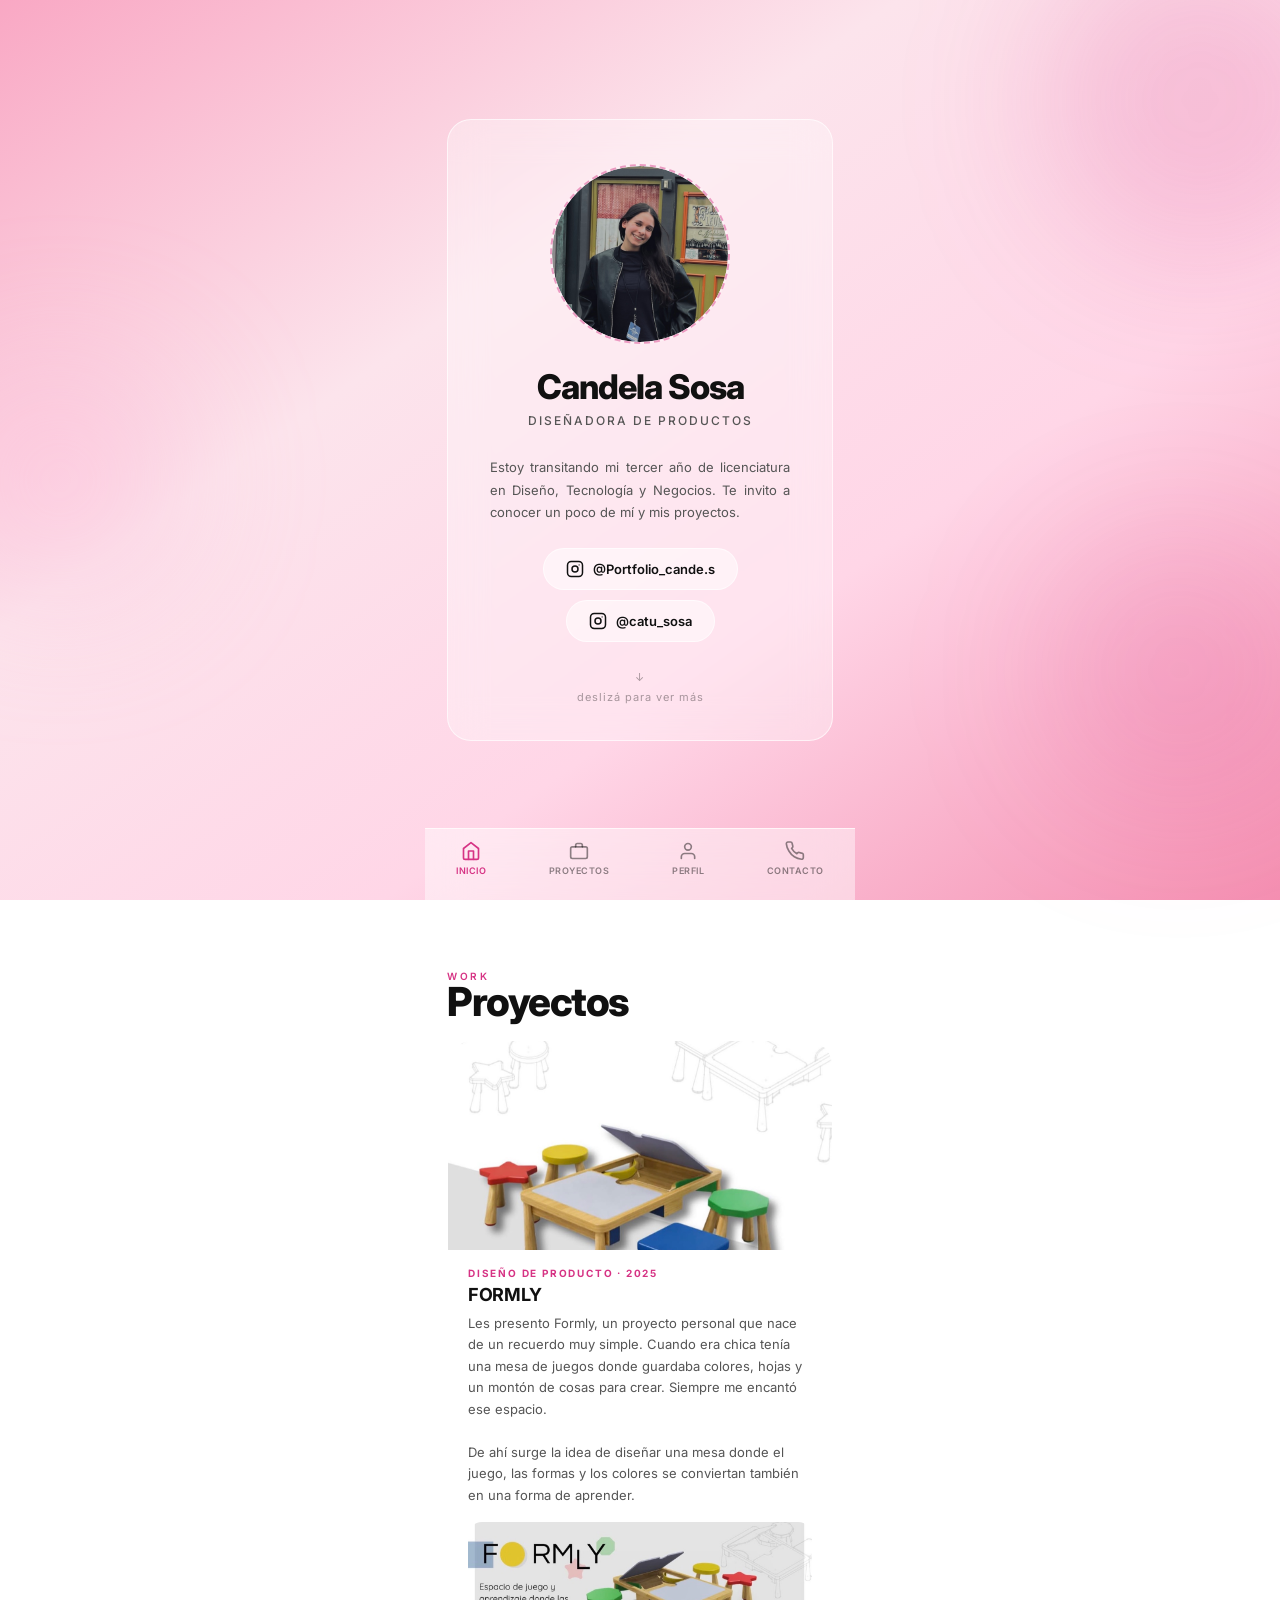
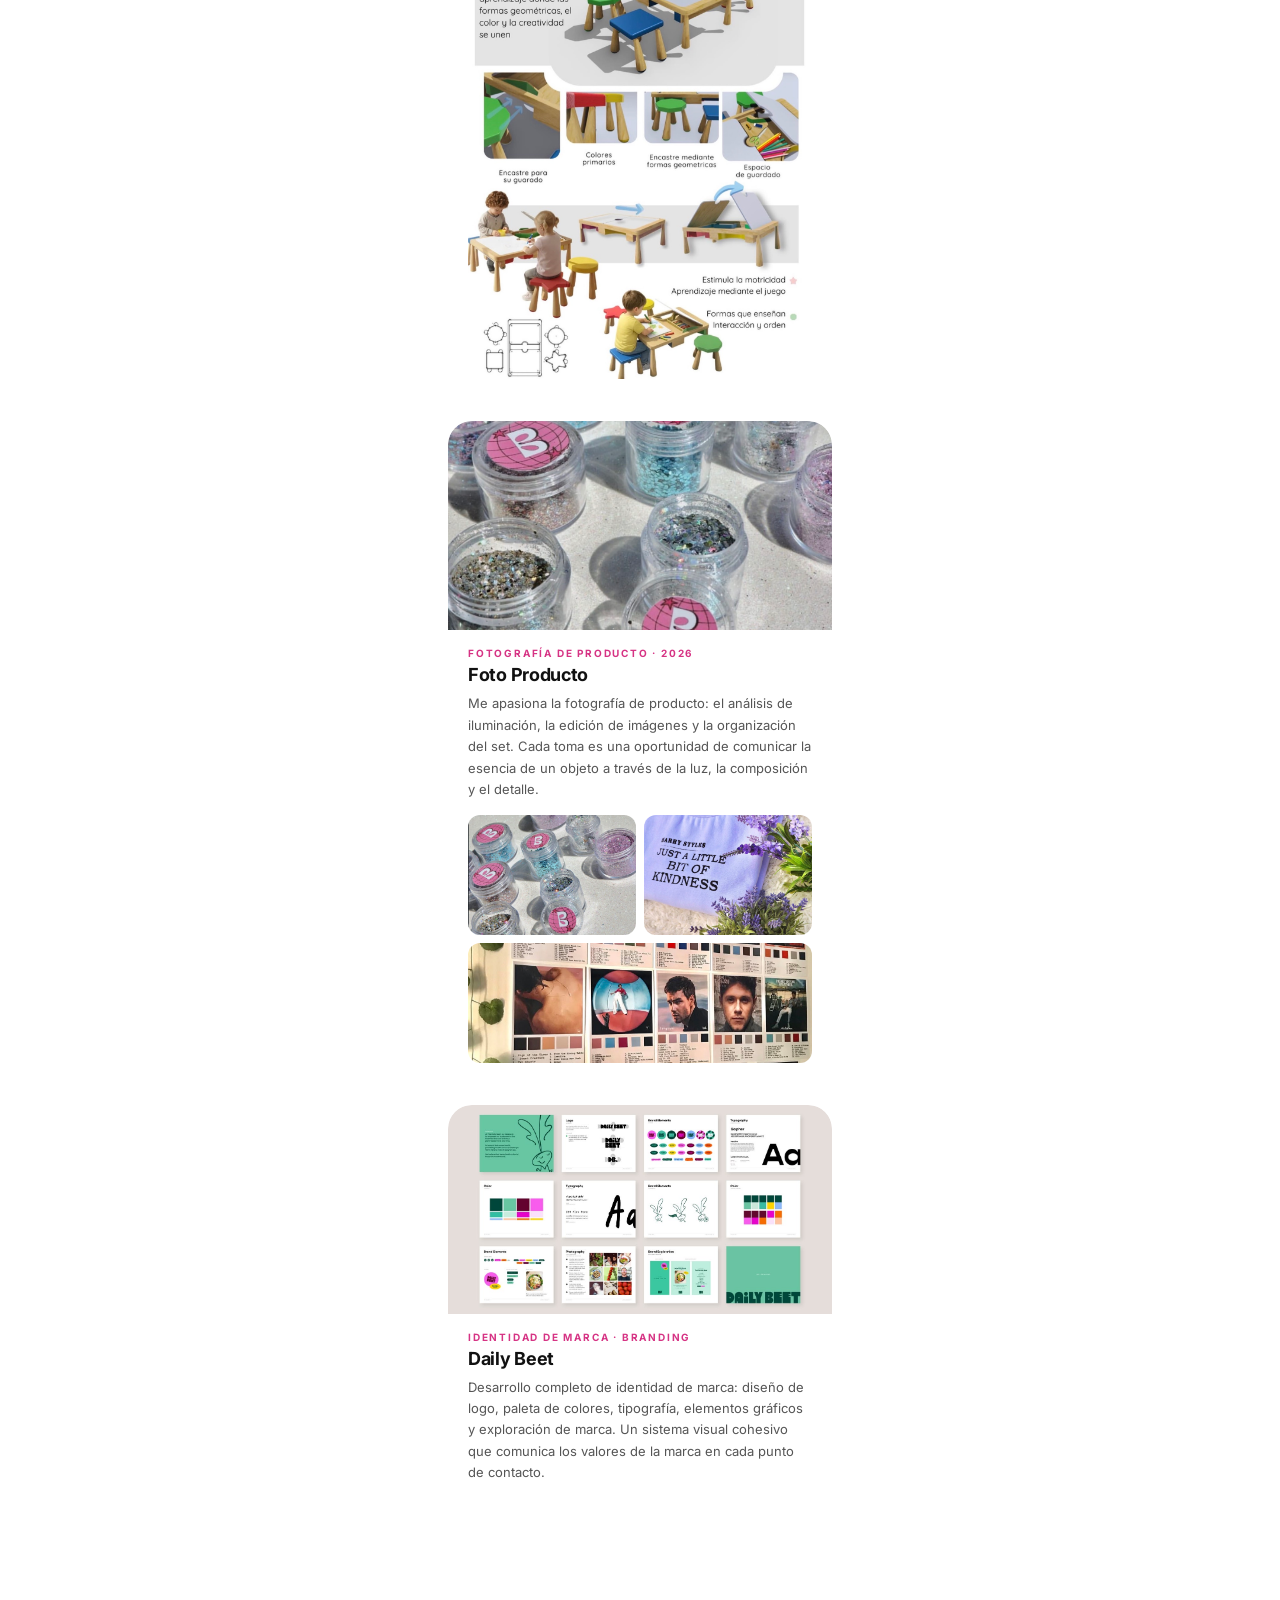
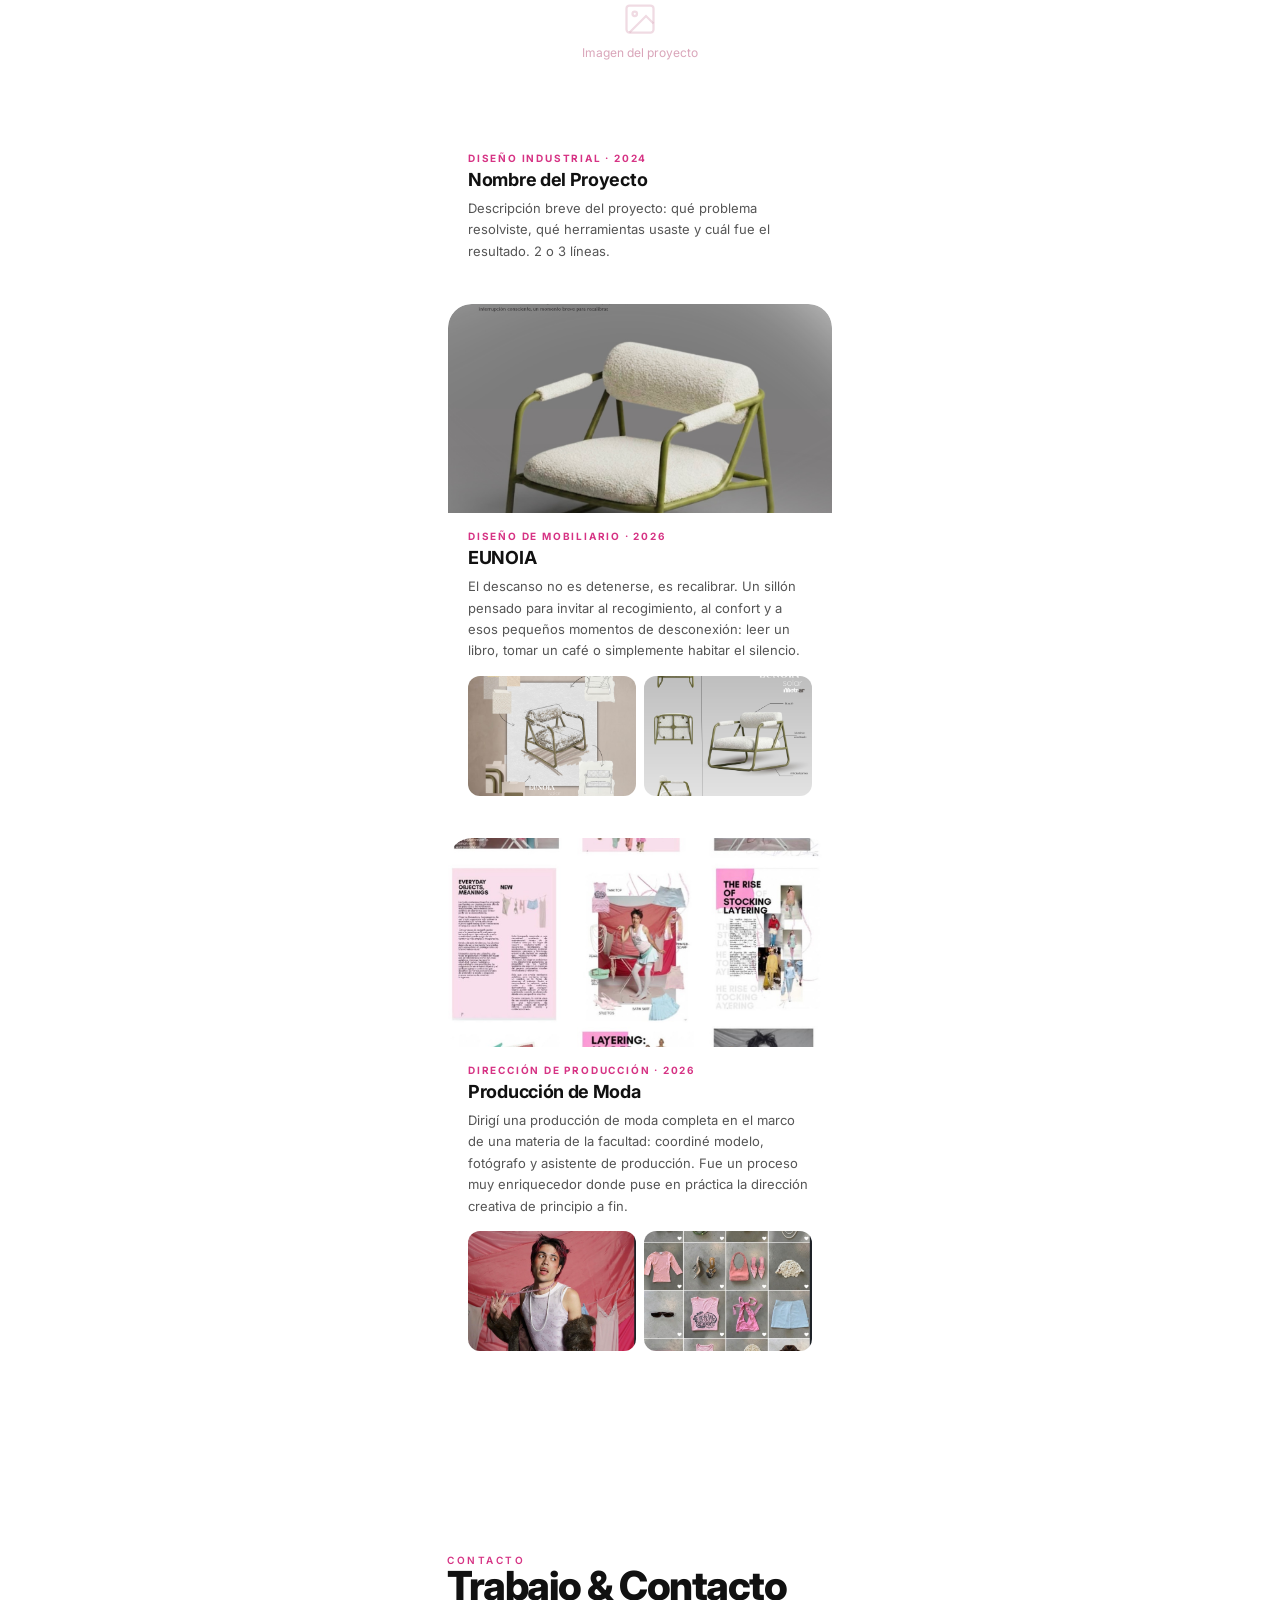
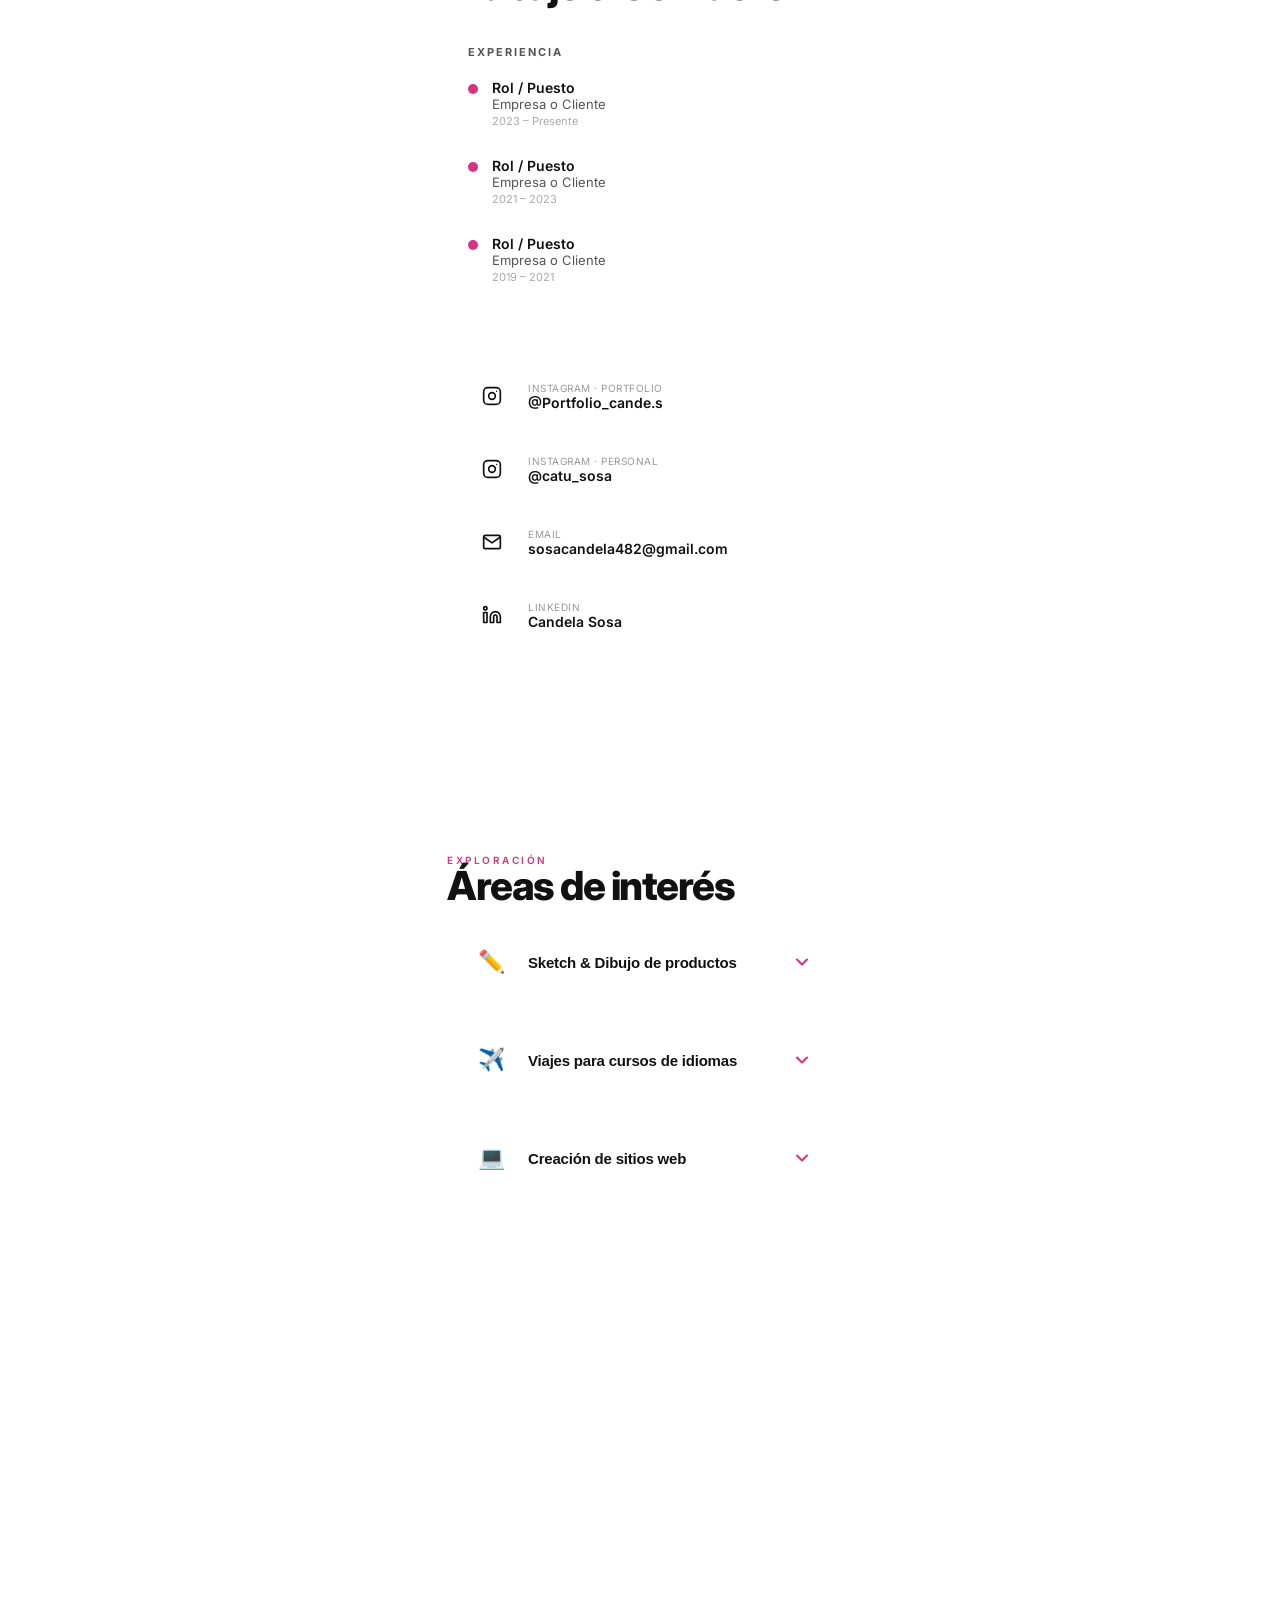
==== commit b1273c2d: "Remove Liderazgo and Packaging from Areas de Interes" ====
--- a/index.html
+++ b/index.html
@@ -878,73 +878,7 @@
       </div>
     </div>
 
-    <!-- 3. Liderazgo -->
-    <div class="glass area-card">
-      <button class="area-header" aria-expanded="false">
-        <div class="area-emoji">🌟</div>
-        <span class="area-title">Liderazgo</span>
-        <svg class="area-arrow" viewBox="0 0 24 24" fill="none" stroke="currentColor" stroke-width="2.5" stroke-linecap="round" stroke-linejoin="round">
-          <polyline points="6 9 12 15 18 9"/>
-        </svg>
-      </button>
-      <div class="area-body">
-        <div class="area-inner">
-          <p class="area-desc">Me interesa el liderazgo creativo: cómo guiar equipos, facilitar procesos de diseño colaborativo y llevar proyectos desde la idea hasta el resultado. Disfruto tanto del trabajo individual como del trabajo en equipo cuando hay una visión clara.</p>
-          <div class="area-photos">
-            <div class="area-photo">
-              <!-- <img src="liderazgo1.jpg" alt="Liderazgo"> -->
-              <svg viewBox="0 0 24 24" fill="none" stroke="currentColor" stroke-width="1.5"><path d="M17 21v-2a4 4 0 0 0-4-4H5a4 4 0 0 0-4 4v2"/><circle cx="9" cy="7" r="4"/><path d="M23 21v-2a4 4 0 0 0-3-3.87"/><path d="M16 3.13a4 4 0 0 1 0 7.75"/></svg>
-              <span>Foto</span>
-            </div>
-            <div class="area-photo">
-              <!-- <img src="liderazgo2.jpg" alt="Liderazgo"> -->
-              <svg viewBox="0 0 24 24" fill="none" stroke="currentColor" stroke-width="1.5"><path d="M17 21v-2a4 4 0 0 0-4-4H5a4 4 0 0 0-4 4v2"/><circle cx="9" cy="7" r="4"/><path d="M23 21v-2a4 4 0 0 0-3-3.87"/><path d="M16 3.13a4 4 0 0 1 0 7.75"/></svg>
-              <span>Foto</span>
-            </div>
-          </div>
-        </div>
-      </div>
-    </div>
-
-    <!-- 4. Packaging -->
-    <div class="glass area-card">
-      <button class="area-header" aria-expanded="false">
-        <div class="area-emoji">📦</div>
-        <span class="area-title">Packaging</span>
-        <svg class="area-arrow" viewBox="0 0 24 24" fill="none" stroke="currentColor" stroke-width="2.5" stroke-linecap="round" stroke-linejoin="round">
-          <polyline points="6 9 12 15 18 9"/>
-        </svg>
-      </button>
-      <div class="area-body">
-        <div class="area-inner">
-          <p class="area-desc">El packaging es donde la función y la estética se tocan: diseñar envases que protejan, comuniquen y seduzcan al mismo tiempo. Me atrae especialmente el trabajo con materiales, la estructura y la experiencia de unboxing.</p>
-          <div class="area-photos">
-            <div class="area-photo">
-              <!-- <img src="pack1.jpg" alt="Packaging"> -->
-              <svg viewBox="0 0 24 24" fill="none" stroke="currentColor" stroke-width="1.5"><path d="M21 16V8a2 2 0 0 0-1-1.73l-7-4a2 2 0 0 0-2 0l-7 4A2 2 0 0 0 3 8v8a2 2 0 0 0 1 1.73l7 4a2 2 0 0 0 2 0l7-4A2 2 0 0 0 21 16z"/><polyline points="3.27 6.96 12 12.01 20.73 6.96"/><line x1="12" y1="22.08" x2="12" y2="12"/></svg>
-              <span>Foto</span>
-            </div>
-            <div class="area-photo">
-              <!-- <img src="pack2.jpg" alt="Packaging"> -->
-              <svg viewBox="0 0 24 24" fill="none" stroke="currentColor" stroke-width="1.5"><path d="M21 16V8a2 2 0 0 0-1-1.73l-7-4a2 2 0 0 0-2 0l-7 4A2 2 0 0 0 3 8v8a2 2 0 0 0 1 1.73l7 4a2 2 0 0 0 2 0l7-4A2 2 0 0 0 21 16z"/><polyline points="3.27 6.96 12 12.01 20.73 6.96"/><line x1="12" y1="22.08" x2="12" y2="12"/></svg>
-              <span>Foto</span>
-            </div>
-            <div class="area-photo">
-              <!-- <img src="pack3.jpg" alt="Packaging"> -->
-              <svg viewBox="0 0 24 24" fill="none" stroke="currentColor" stroke-width="1.5"><path d="M21 16V8a2 2 0 0 0-1-1.73l-7-4a2 2 0 0 0-2 0l-7 4A2 2 0 0 0 3 8v8a2 2 0 0 0 1 1.73l7 4a2 2 0 0 0 2 0l7-4A2 2 0 0 0 21 16z"/><polyline points="3.27 6.96 12 12.01 20.73 6.96"/><line x1="12" y1="22.08" x2="12" y2="12"/></svg>
-              <span>Foto</span>
-            </div>
-            <div class="area-photo">
-              <!-- <img src="pack4.jpg" alt="Packaging"> -->
-              <svg viewBox="0 0 24 24" fill="none" stroke="currentColor" stroke-width="1.5"><path d="M21 16V8a2 2 0 0 0-1-1.73l-7-4a2 2 0 0 0-2 0l-7 4A2 2 0 0 0 3 8v8a2 2 0 0 0 1 1.73l7 4a2 2 0 0 0 2 0l7-4A2 2 0 0 0 21 16z"/><polyline points="3.27 6.96 12 12.01 20.73 6.96"/><line x1="12" y1="22.08" x2="12" y2="12"/></svg>
-              <span>Foto</span>
-            </div>
-          </div>
-        </div>
-      </div>
-    </div>
-
-    <!-- 5. Creación de sitios web -->
+    <!-- 3. Creación de sitios web -->
     <div class="glass area-card">
       <button class="area-header" aria-expanded="false">
         <div class="area-emoji">💻</div>
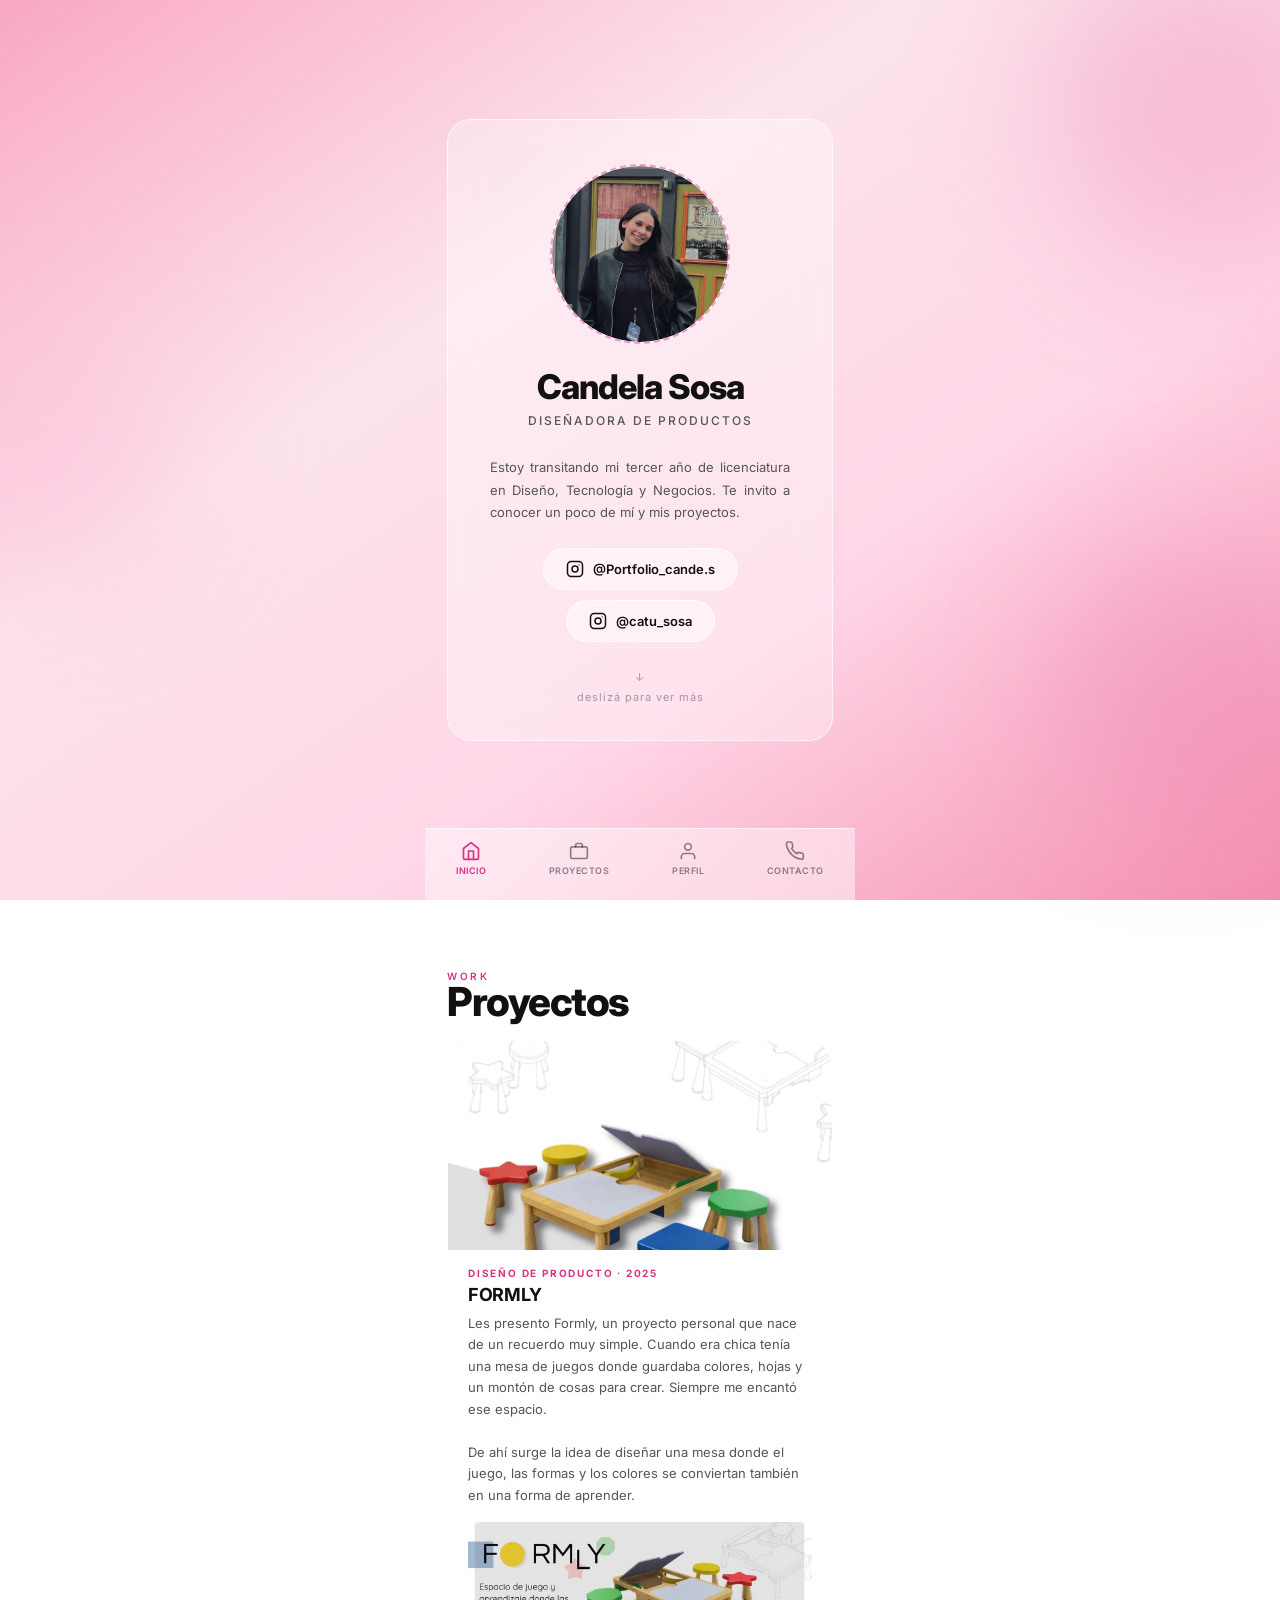
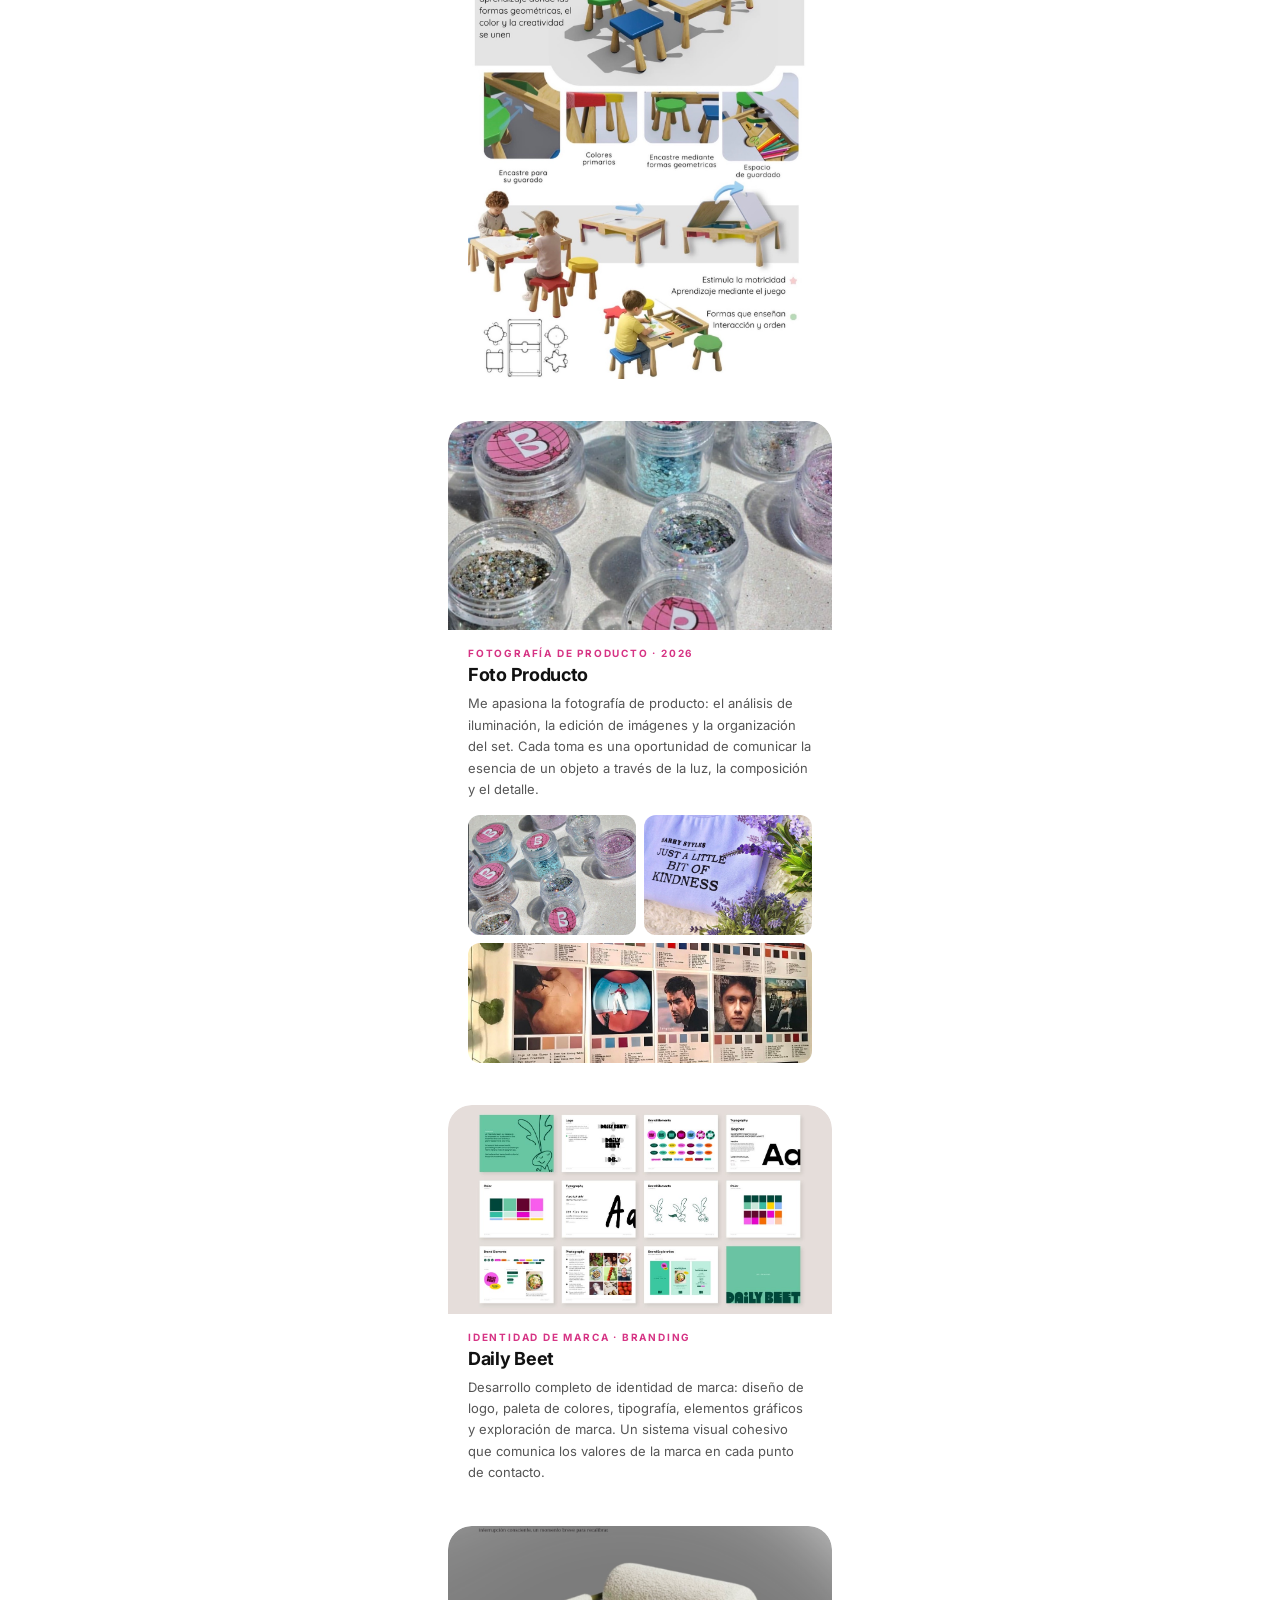
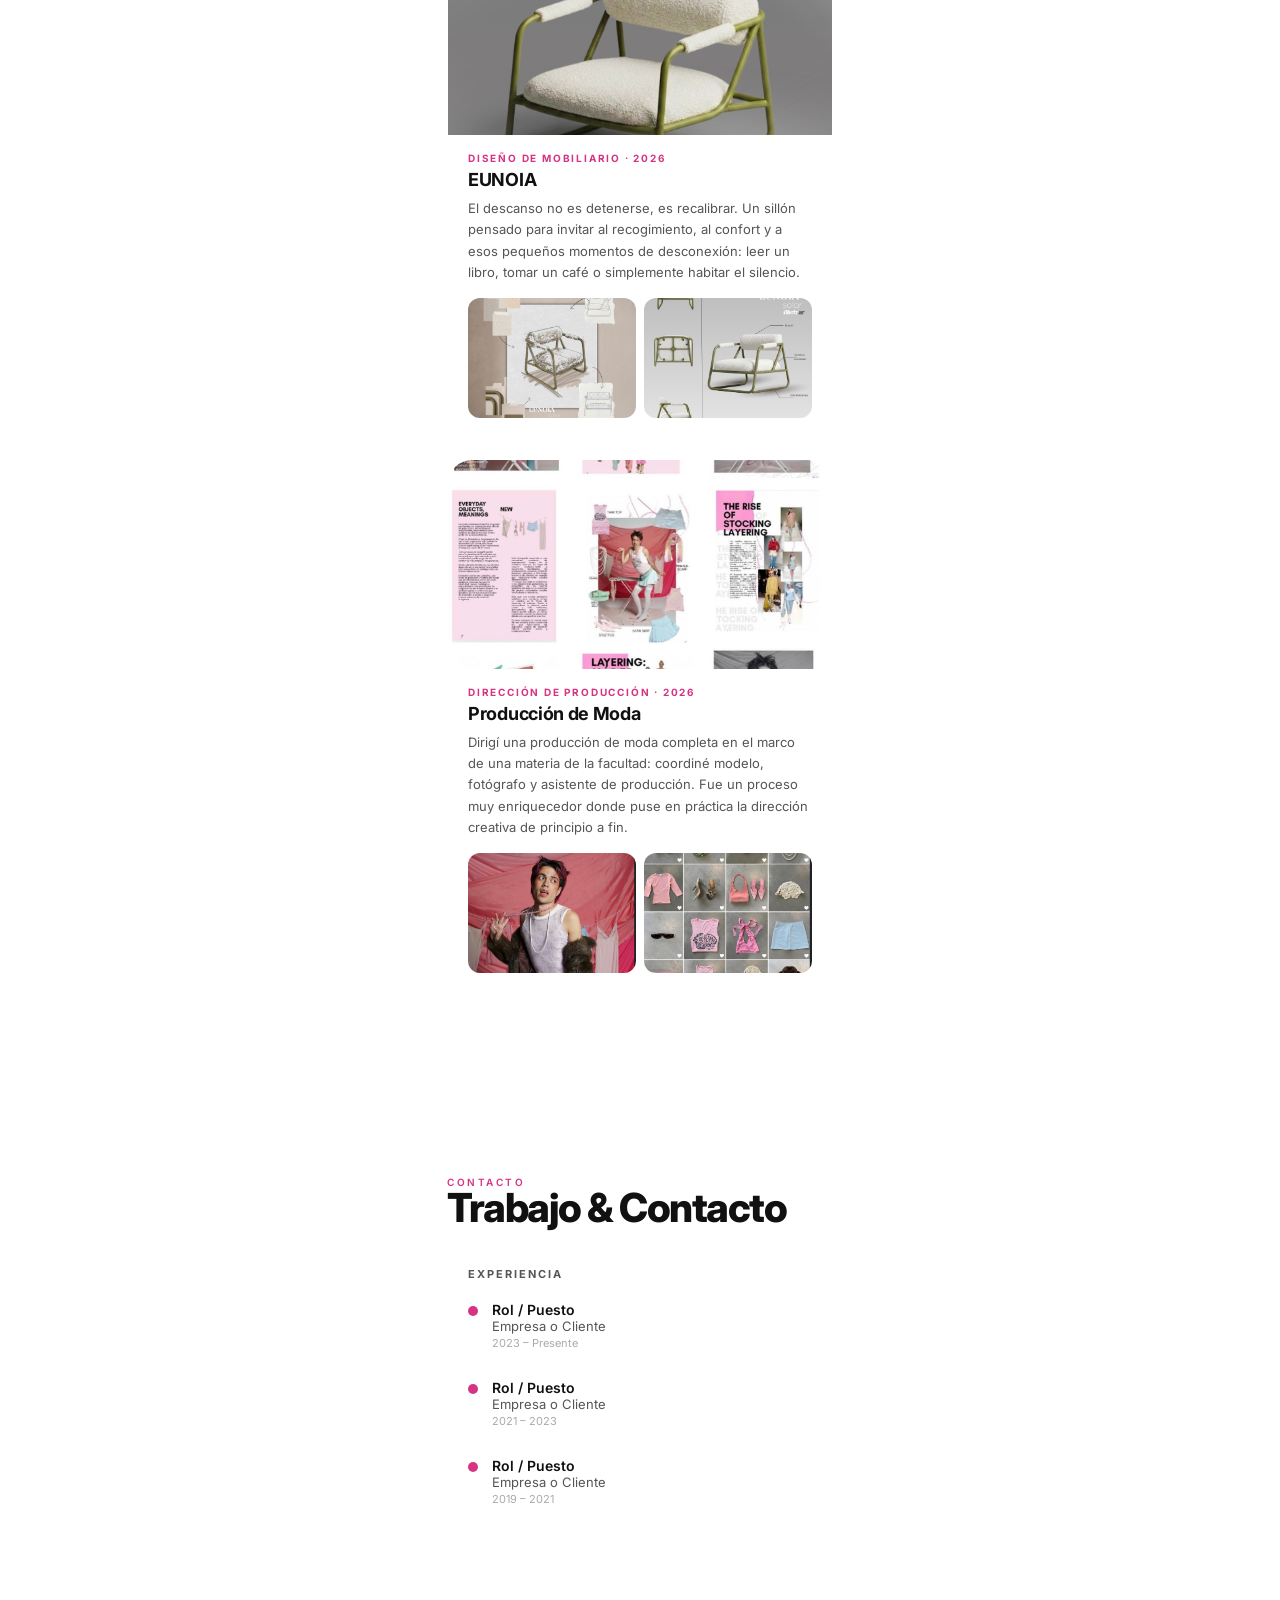
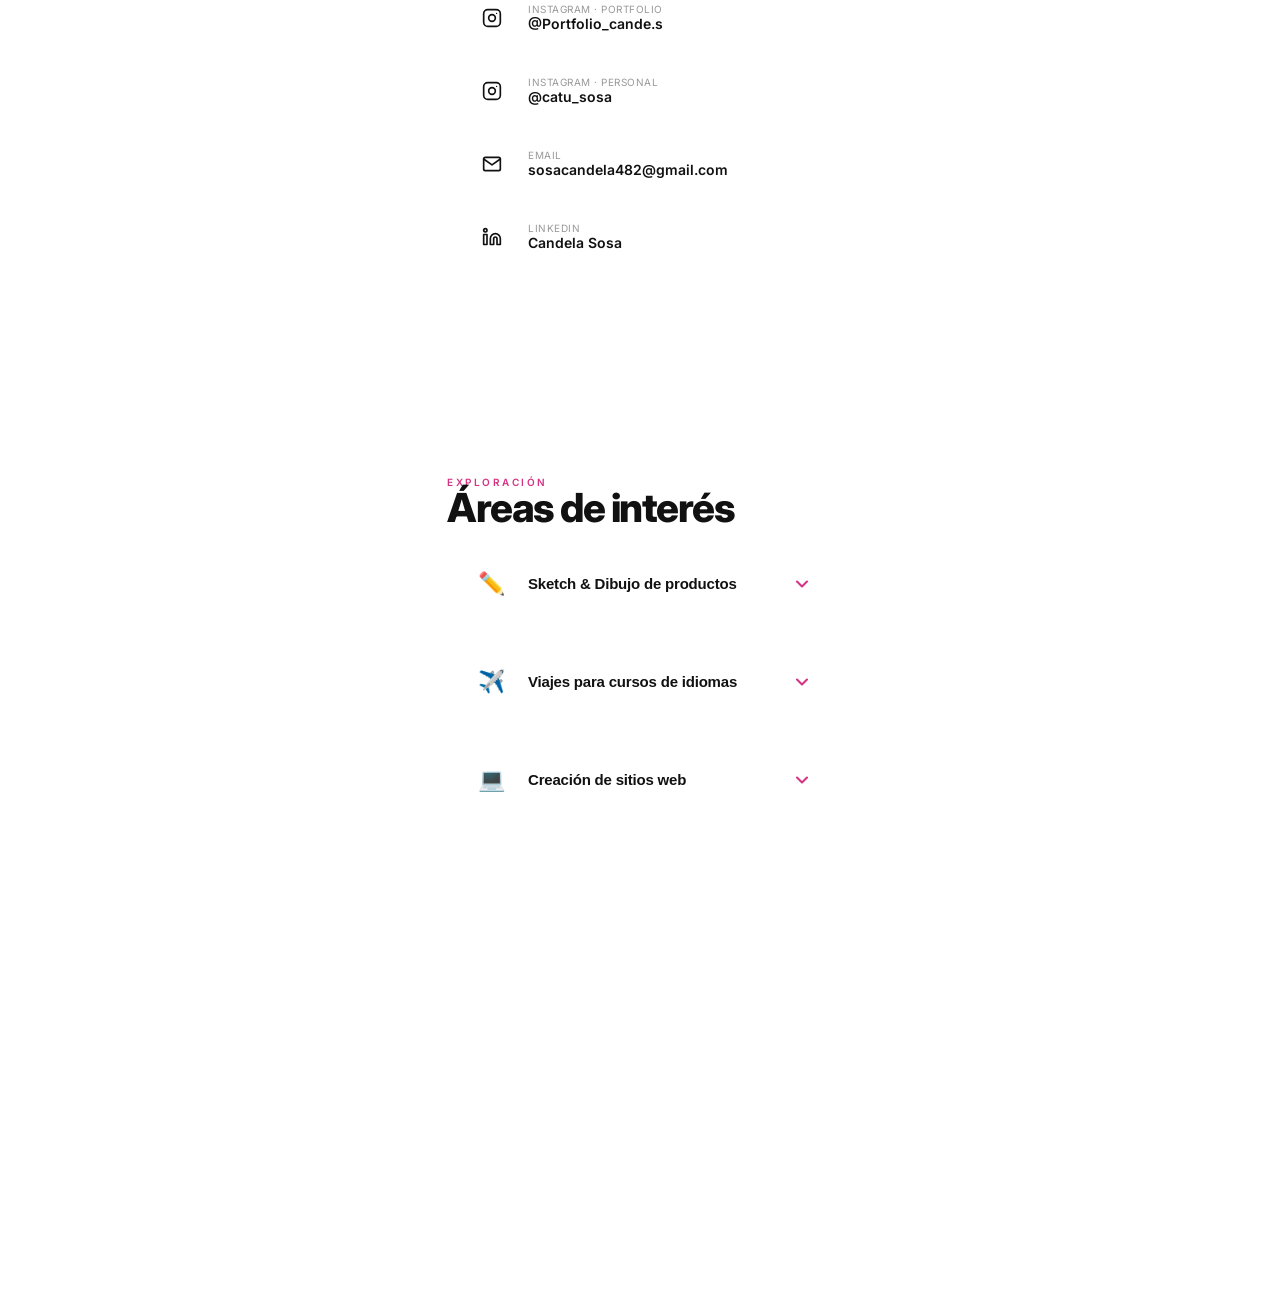
==== commit 068914e3: "Remove empty placeholder project card from Projects section" ====
--- a/index.html
+++ b/index.html
@@ -580,6 +580,87 @@
     /* Nav con 5 ítems — íconos un poco más chicos */
     .nav a { font-size: 9px; }
     .nav a svg { width: 20px; height: 20px; }
+
+    /* ————— LIGHTBOX ————— */
+    .lb-overlay {
+      position: fixed;
+      inset: 0;
+      background: rgba(0,0,0,0.9);
+      backdrop-filter: blur(10px);
+      -webkit-backdrop-filter: blur(10px);
+      z-index: 9999;
+      display: flex;
+      align-items: center;
+      justify-content: center;
+      opacity: 0;
+      pointer-events: none;
+      transition: opacity 0.25s;
+    }
+    .lb-overlay.open {
+      opacity: 1;
+      pointer-events: all;
+    }
+    .lb-overlay img {
+      max-width: 92vw;
+      max-height: 82vh;
+      object-fit: contain;
+      border-radius: 14px;
+      box-shadow: 0 24px 60px rgba(0,0,0,0.6);
+      display: block;
+    }
+    .lb-close {
+      position: absolute;
+      top: 18px; right: 18px;
+      width: 40px; height: 40px;
+      border-radius: 50%;
+      background: rgba(255,255,255,0.18);
+      border: 1px solid rgba(255,255,255,0.3);
+      color: white;
+      font-size: 18px;
+      cursor: pointer;
+      display: flex;
+      align-items: center;
+      justify-content: center;
+    }
+    .lb-arrow {
+      position: absolute;
+      top: 50%; transform: translateY(-50%);
+      width: 46px; height: 46px;
+      border-radius: 50%;
+      background: rgba(255,255,255,0.15);
+      border: 1px solid rgba(255,255,255,0.25);
+      color: white;
+      font-size: 26px;
+      cursor: pointer;
+      display: flex;
+      align-items: center;
+      justify-content: center;
+      transition: background 0.2s;
+    }
+    .lb-arrow:hover { background: rgba(255,255,255,0.28); }
+    .lb-prev { left: 12px; }
+    .lb-next { right: 12px; }
+    .lb-counter {
+      position: absolute;
+      bottom: 18px; left: 50%;
+      transform: translateX(-50%);
+      color: rgba(255,255,255,0.55);
+      font-size: 12px;
+      font-family: 'Inter', sans-serif;
+      letter-spacing: 1px;
+    }
+    .lb-img-wrap {
+      display: flex;
+      align-items: center;
+      justify-content: center;
+      transition: opacity 0.15s;
+    }
+    .lb-img-wrap.fade { opacity: 0; }
+
+    /* Cursor pointer en todas las imágenes clickeables */
+    .area-photo img,
+    .proj-img-wrap img,
+    .proj-body img { cursor: zoom-in; }
   </style>
 </head>
 <body>
@@ -674,24 +755,6 @@
         <p class="proj-tag">Identidad de Marca · Branding</p>
         <h3 class="proj-title">Daily Beet</h3>
         <p class="proj-desc">Desarrollo completo de identidad de marca: diseño de logo, paleta de colores, tipografía, elementos gráficos y exploración de marca. Un sistema visual cohesivo que comunica los valores de la marca en cada punto de contacto.</p>
-      </div>
-    </div>
-
-    <!-- Proyecto 2 — reemplazá el contenido con tu proyecto real -->
-    <div class="glass project-card">
-      <div class="proj-img-wrap">
-        <!-- <img src="proyecto1.jpg" alt="Proyecto 1"> -->
-        <svg viewBox="0 0 24 24" fill="none" stroke="currentColor" stroke-width="1.5">
-          <rect x="3" y="3" width="18" height="18" rx="2"/>
-          <circle cx="8.5" cy="8.5" r="1.5"/>
-          <polyline points="21 15 16 10 5 21"/>
-        </svg>
-        <span>Imagen del proyecto</span>
-      </div>
-      <div class="proj-body">
-        <p class="proj-tag">Diseño Industrial · 2024</p>
-        <h3 class="proj-title">Nombre del Proyecto</h3>
-        <p class="proj-desc">Descripción breve del proyecto: qué problema resolviste, qué herramientas usaste y cuál fue el resultado. 2 o 3 líneas.</p>
       </div>
     </div>
 
@@ -889,18 +952,11 @@
       </button>
       <div class="area-body">
         <div class="area-inner">
-          <p class="area-desc">Diseño y desarrollo sitios web desde cero: wireframes en Figma, maquetado en HTML/CSS/JS y, cuando el proyecto lo requiere, lógica de servidor con PHP. Me importa que la experiencia sea tan linda de usar como de ver.</p>
+          <p class="area-desc">Diseño y desarrollo interfaces digitales desde cero. En una materia diseñé en Figma una app para mejorar la experiencia del Chromecast, definiendo sistema de colores, tipografía, íconos y componentes. En otra materia desarrollé un sitio web completo para la saga de Harry Potter usando HTML, CSS y JavaScript, explorando la maquetación, la identidad visual y la interacción. Tocá cualquier imagen para verla completa.</p>
           <div class="area-photos">
-            <div class="area-photo">
-              <!-- <img src="web1.jpg" alt="Web"> -->
-              <svg viewBox="0 0 24 24" fill="none" stroke="currentColor" stroke-width="1.5"><rect x="2" y="3" width="20" height="14" rx="2"/><line x1="8" y1="21" x2="16" y2="21"/><line x1="12" y1="17" x2="12" y2="21"/></svg>
-              <span>Foto</span>
-            </div>
-            <div class="area-photo">
-              <!-- <img src="web2.jpg" alt="Web"> -->
-              <svg viewBox="0 0 24 24" fill="none" stroke="currentColor" stroke-width="1.5"><rect x="2" y="3" width="20" height="14" rx="2"/><line x1="8" y1="21" x2="16" y2="21"/><line x1="12" y1="17" x2="12" y2="21"/></svg>
-              <span>Foto</span>
-            </div>
+            <div class="area-photo"><img src="web1.jpg" alt="Chromecast Comm. - sistema de diseño en Figma"></div>
+            <div class="area-photo"><img src="web2.jpg" alt="Harry Potter - diseño del sitio web"></div>
+            <div class="area-photo" style="grid-column:1/-1;height:140px;"><img src="web3.jpg" alt="Moodboard del proyecto web"></div>
           </div>
         </div>
       </div>
@@ -941,6 +997,17 @@
   </a>
 </nav>
 
+<!-- LIGHTBOX -->
+<div class="lb-overlay" id="lightbox" role="dialog" aria-modal="true">
+  <button class="lb-close" id="lb-close" aria-label="Cerrar">✕</button>
+  <button class="lb-arrow lb-prev" id="lb-prev" aria-label="Anterior">‹</button>
+  <div class="lb-img-wrap" id="lb-img-wrap">
+    <img id="lb-img" src="" alt="">
+  </div>
+  <button class="lb-arrow lb-next" id="lb-next" aria-label="Siguiente">›</button>
+  <span class="lb-counter" id="lb-counter"></span>
+</div>
+
 <script>
   const sections = document.querySelectorAll('section');
   const navLinks = document.querySelectorAll('.nav a');
@@ -972,6 +1039,79 @@
       }
     });
   });
+
+  // ——— LIGHTBOX ———
+  const lb        = document.getElementById('lightbox');
+  const lbImgEl   = document.getElementById('lb-img');
+  const lbWrap    = document.getElementById('lb-img-wrap');
+  const lbCounter = document.getElementById('lb-counter');
+  let allImgs = [], current = 0;
+
+  function buildIndex() {
+    allImgs = Array.from(document.querySelectorAll(
+      '.area-photo img, .proj-img-wrap img, .proj-body img'
+    ));
+    allImgs.forEach((img, i) => {
+      img.onclick = () => openLb(i);
+    });
+  }
+
+  function openLb(i) {
+    current = i;
+    lbImgEl.src = allImgs[current].src;
+    lbCounter.textContent = (current + 1) + ' / ' + allImgs.length;
+    lb.classList.add('open');
+    document.body.style.overflow = 'hidden';
+  }
+
+  function closeLb() {
+    lb.classList.remove('open');
+    document.body.style.overflow = '';
+  }
+
+  function showImg(i) {
+    lbWrap.classList.add('fade');
+    setTimeout(() => {
+      lbImgEl.src = allImgs[i].src;
+      lbCounter.textContent = (i + 1) + ' / ' + allImgs.length;
+      lbWrap.classList.remove('fade');
+    }, 150);
+  }
+
+  document.getElementById('lb-close').onclick = closeLb;
+  lb.addEventListener('click', e => { if (e.target === lb) closeLb(); });
+
+  document.getElementById('lb-prev').onclick = e => {
+    e.stopPropagation();
+    current = (current - 1 + allImgs.length) % allImgs.length;
+    showImg(current);
+  };
+  document.getElementById('lb-next').onclick = e => {
+    e.stopPropagation();
+    current = (current + 1) % allImgs.length;
+    showImg(current);
+  };
+
+  document.addEventListener('keydown', e => {
+    if (!lb.classList.contains('open')) return;
+    if (e.key === 'Escape')     closeLb();
+    if (e.key === 'ArrowLeft')  { current = (current - 1 + allImgs.length) % allImgs.length; showImg(current); }
+    if (e.key === 'ArrowRight') { current = (current + 1) % allImgs.length; showImg(current); }
+  });
+
+  // Touch swipe en el lightbox
+  let touchX = 0;
+  lb.addEventListener('touchstart', e => { touchX = e.touches[0].clientX; }, { passive: true });
+  lb.addEventListener('touchend', e => {
+    const diff = touchX - e.changedTouches[0].clientX;
+    if (Math.abs(diff) > 50) {
+      if (diff > 0) { current = (current + 1) % allImgs.length; }
+      else          { current = (current - 1 + allImgs.length) % allImgs.length; }
+      showImg(current);
+    }
+  });
+
+  buildIndex();
 </script>
 
 </body>
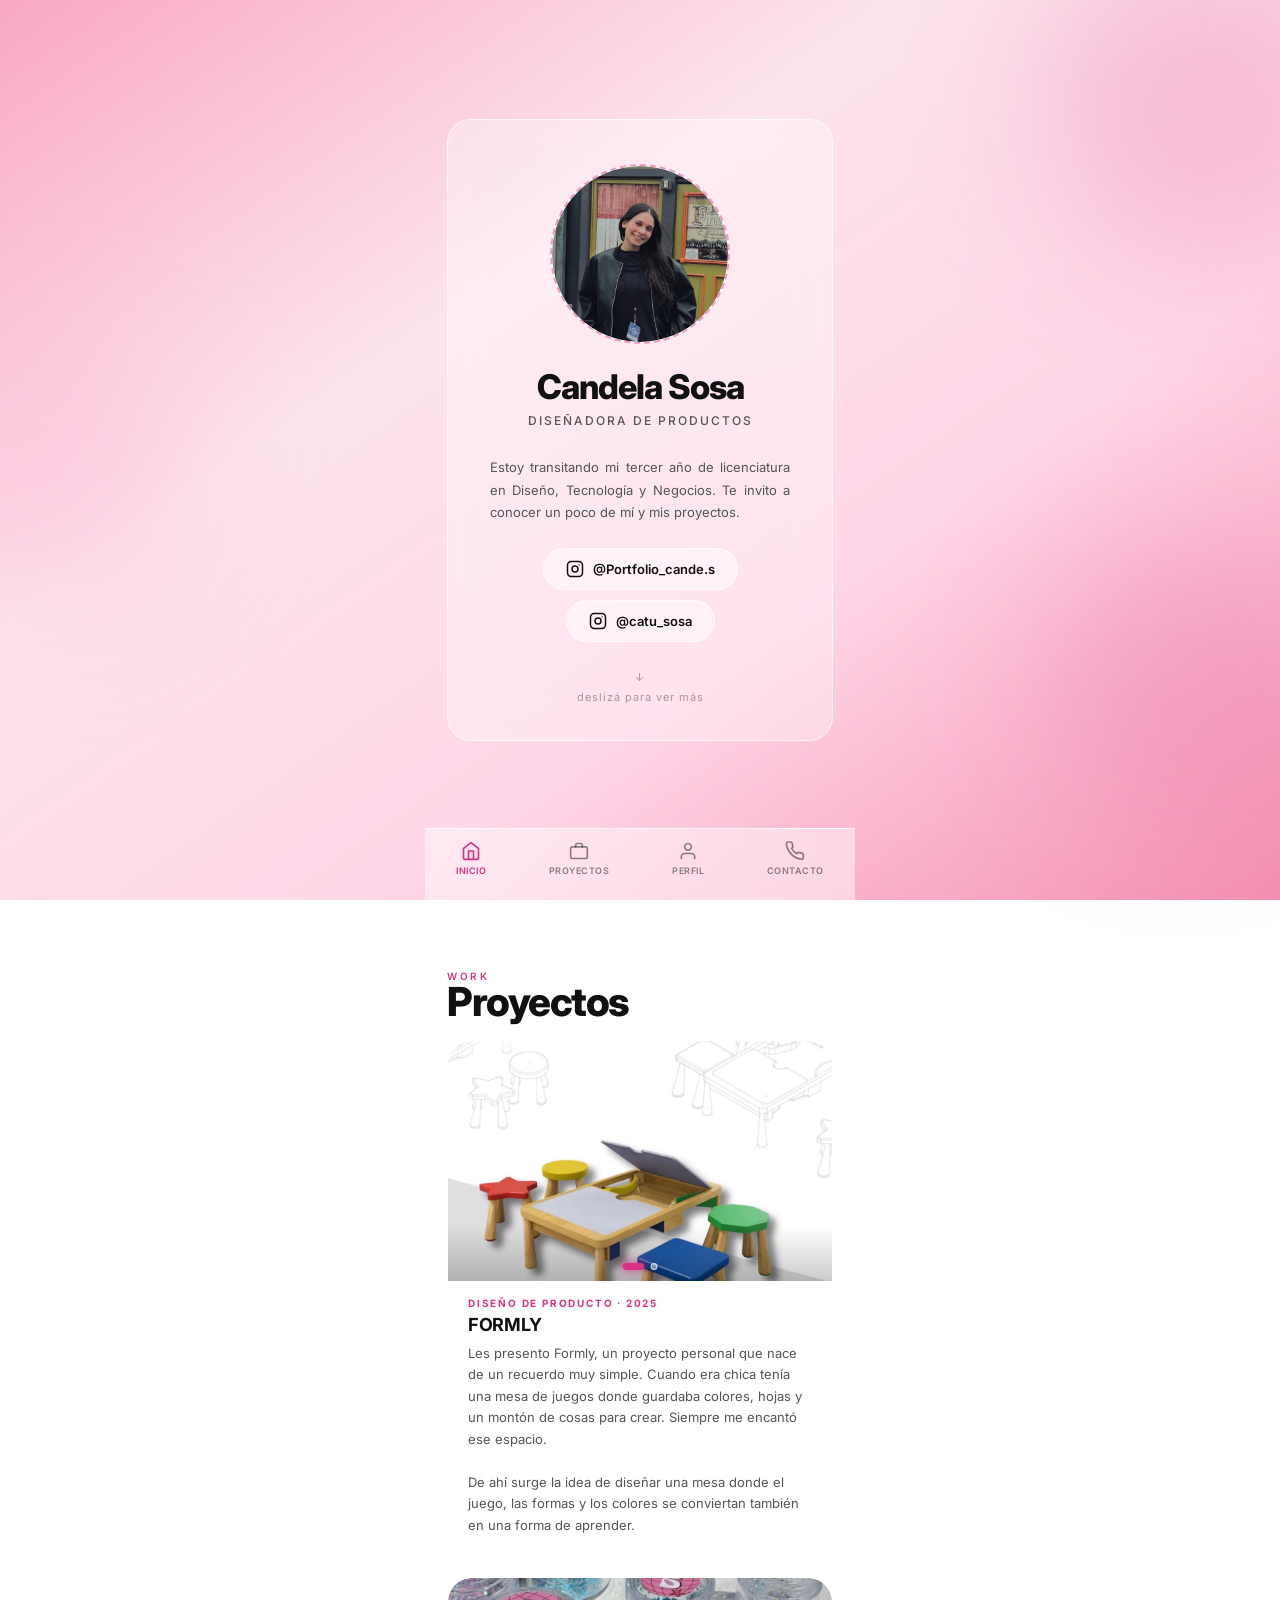
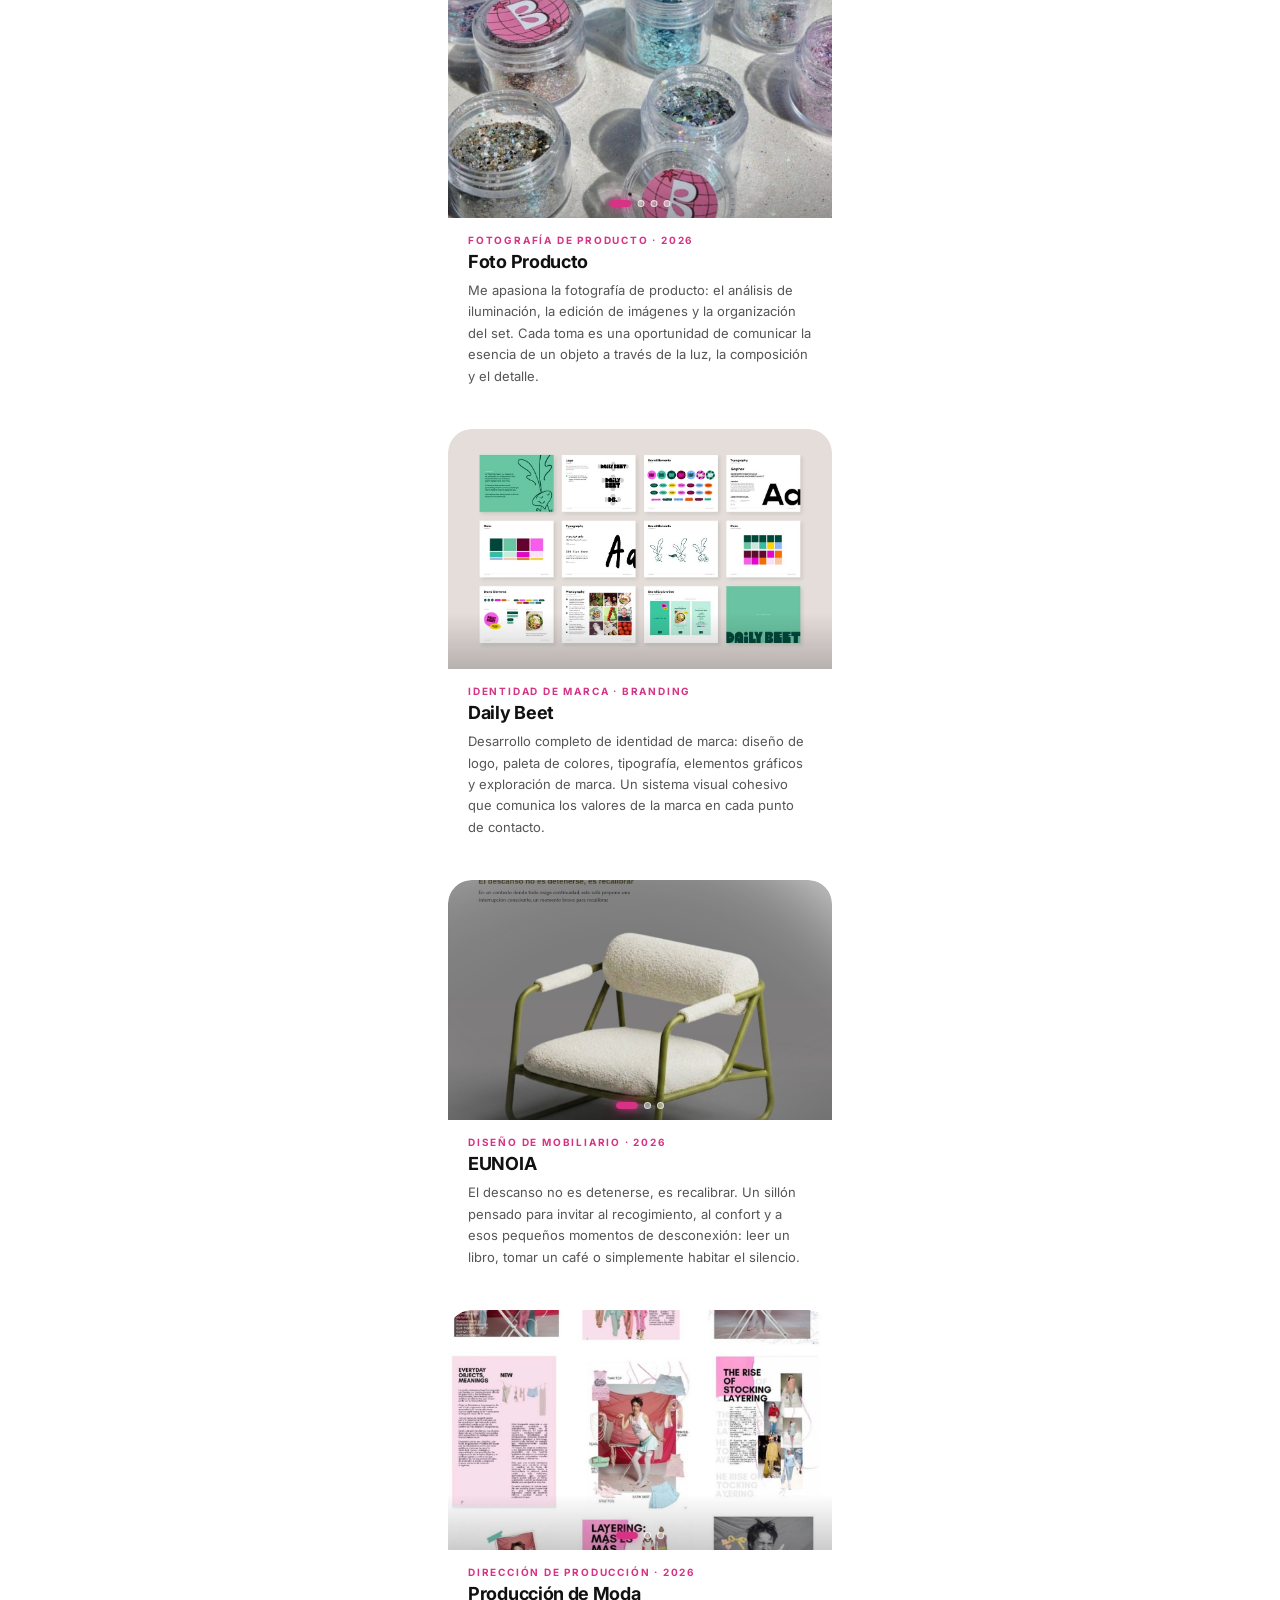
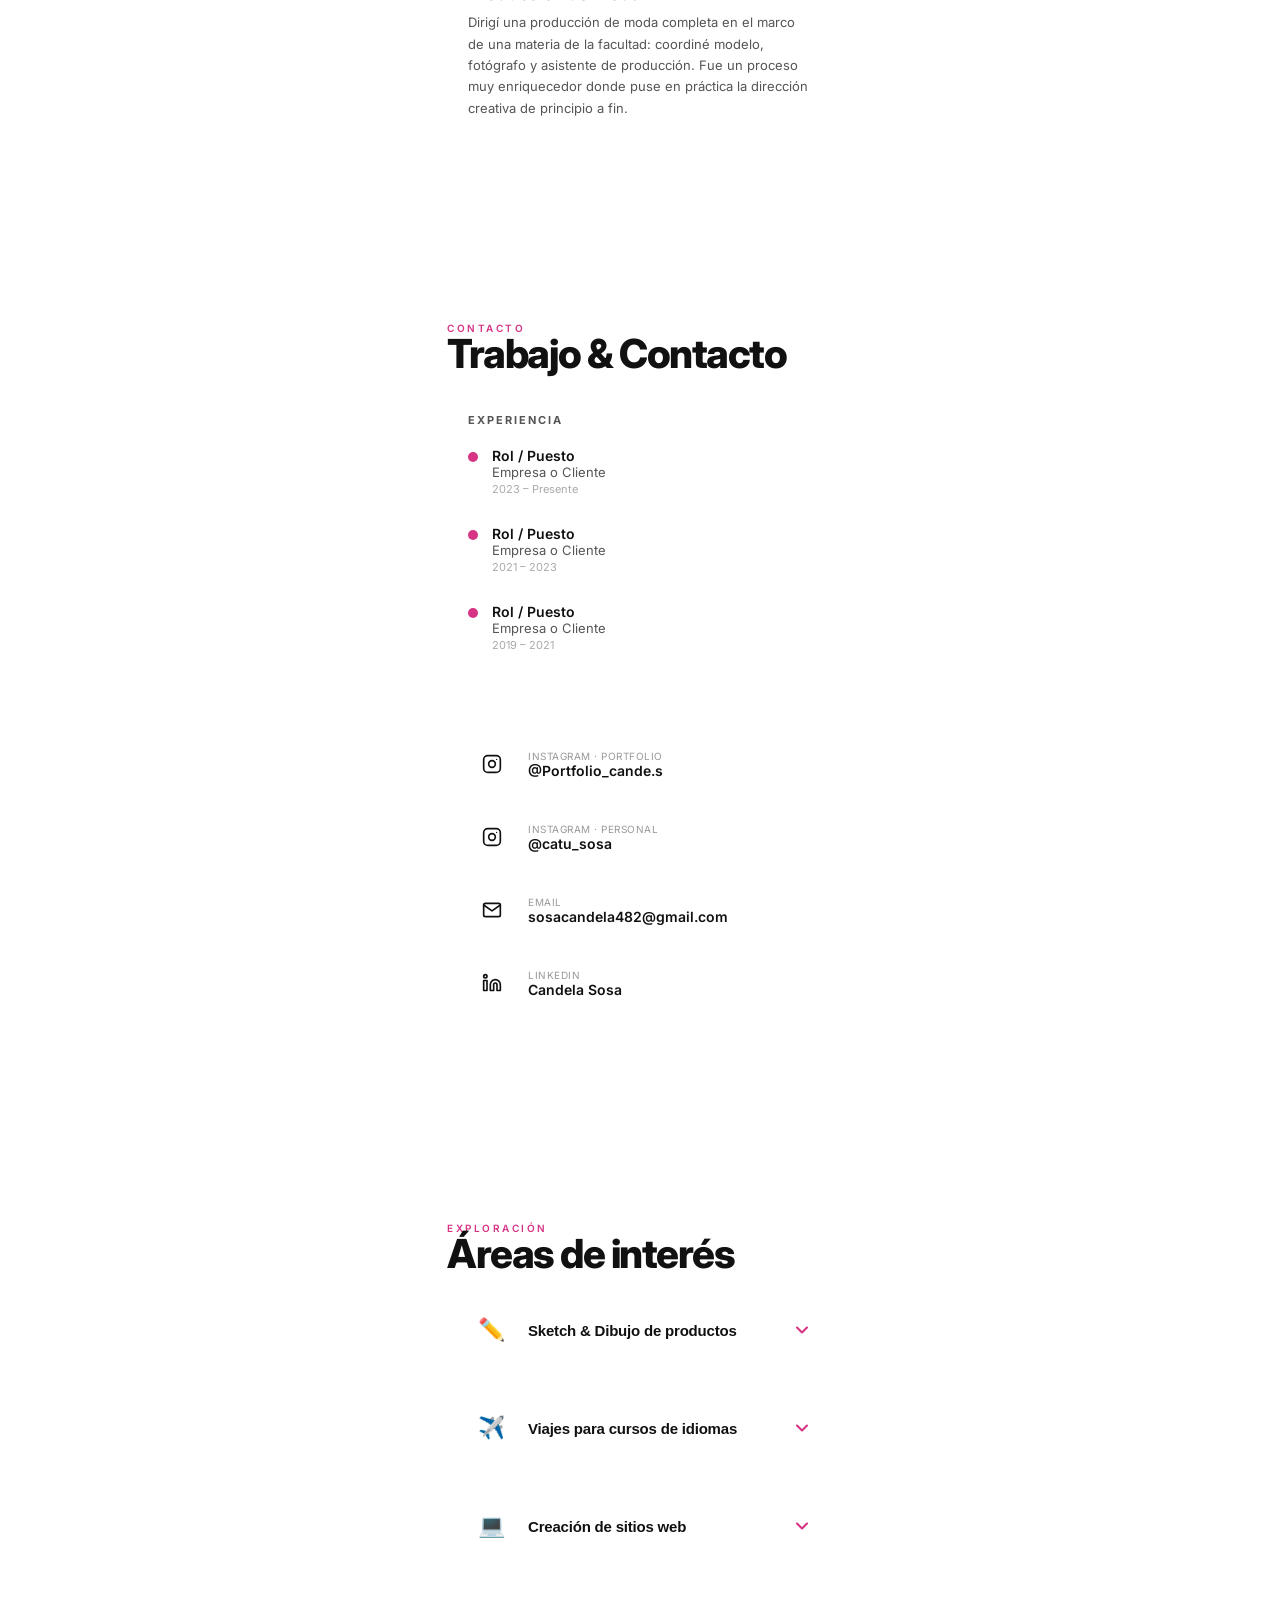
==== commit 0c8c019c: "Replace global lightbox with per-project/area carousels with glow dots and shimmer effect" ====
--- a/index.html
+++ b/index.html
@@ -581,86 +581,184 @@
     .nav a { font-size: 9px; }
     .nav a svg { width: 20px; height: 20px; }
 
+    /* ═══════════════════════════════════
+       CARRUSELES POR PROYECTO / ÁREA
+    ═══════════════════════════════════ */
+    .proj-carousel, .area-carousel {
+      position: relative;
+      overflow: hidden;
+      background: rgba(255,255,255,0.12);
+      touch-action: pan-y;
+      cursor: pointer;
+    }
+    .proj-carousel  { border-radius: 24px 24px 0 0; }
+    .area-carousel  { border-radius: 16px; margin-top: 16px; }
+
+    .carousel-track {
+      display: flex;
+      transition: transform 0.42s cubic-bezier(.4,0,.2,1);
+      will-change: transform;
+    }
+
+    .proj-carousel .carousel-slide  { min-width:100%; height:240px; overflow:hidden; position:relative; }
+    .area-carousel .carousel-slide  { min-width:100%; height:210px; overflow:hidden; position:relative; }
+
+    .carousel-slide img {
+      width:100%; height:100%;
+      object-fit:cover;
+      display:block;
+      pointer-events:none;
+    }
+
+    /* Gradient vignette at the bottom of each carousel */
+    .proj-carousel::before, .area-carousel::before {
+      content:'';
+      position:absolute;
+      bottom:0; left:0; right:0;
+      height:56px;
+      background:linear-gradient(to top, rgba(0,0,0,0.2), transparent);
+      pointer-events:none;
+      z-index:2;
+    }
+
+    /* Shimmer light sweep */
+    .carousel-shimmer {
+      position:absolute;
+      inset:0;
+      background:linear-gradient(110deg,
+        transparent 25%,
+        rgba(255,255,255,0.28) 50%,
+        transparent 75%);
+      transform:translateX(-110%);
+      pointer-events:none;
+      z-index:3;
+      animation:shimmerPass 0.55s ease forwards;
+    }
+    @keyframes shimmerPass {
+      from { transform:translateX(-110%); }
+      to   { transform:translateX(120%); }
+    }
+
+    /* Dot indicators */
+    .carousel-dots {
+      position:absolute;
+      bottom:11px;
+      left:50%;
+      transform:translateX(-50%);
+      display:flex;
+      gap:6px;
+      z-index:4;
+    }
+    .cdot {
+      width:7px; height:7px;
+      border-radius:50%;
+      background:rgba(255,255,255,0.45);
+      border:1.5px solid rgba(255,255,255,0.65);
+      transition:all 0.3s cubic-bezier(.4,0,.2,1);
+      cursor:pointer;
+      flex-shrink:0;
+    }
+    .cdot.active {
+      width:22px;
+      border-radius:5px;
+      background:#d63384;
+      border-color:#d63384;
+      box-shadow:0 0 8px rgba(214,51,132,0.85), 0 0 18px rgba(214,51,132,0.4);
+    }
+
     /* ————— LIGHTBOX ————— */
     .lb-overlay {
-      position: fixed;
-      inset: 0;
-      background: rgba(0,0,0,0.9);
-      backdrop-filter: blur(10px);
-      -webkit-backdrop-filter: blur(10px);
-      z-index: 9999;
-      display: flex;
-      align-items: center;
-      justify-content: center;
-      opacity: 0;
-      pointer-events: none;
-      transition: opacity 0.25s;
-    }
-    .lb-overlay.open {
-      opacity: 1;
-      pointer-events: all;
-    }
+      position:fixed; inset:0;
+      background:rgba(0,0,0,0.92);
+      backdrop-filter:blur(14px);
+      -webkit-backdrop-filter:blur(14px);
+      z-index:9999;
+      display:flex;
+      align-items:center;
+      justify-content:center;
+      opacity:0;
+      pointer-events:none;
+      transition:opacity 0.25s;
+    }
+    .lb-overlay.open { opacity:1; pointer-events:all; }
+
+    /* Pink radial glow behind image */
+    .lb-glow {
+      position:absolute;
+      inset:0;
+      background:radial-gradient(ellipse 70% 55% at 50% 50%,
+        rgba(214,51,132,0.18) 0%, transparent 70%);
+      pointer-events:none;
+    }
+
     .lb-overlay img {
-      max-width: 92vw;
-      max-height: 82vh;
-      object-fit: contain;
-      border-radius: 14px;
-      box-shadow: 0 24px 60px rgba(0,0,0,0.6);
-      display: block;
+      max-width:92vw;
+      max-height:80vh;
+      object-fit:contain;
+      border-radius:16px;
+      box-shadow:0 8px 40px rgba(214,51,132,0.25), 0 24px 60px rgba(0,0,0,0.55);
+      display:block;
+      position:relative;
+      z-index:2;
     }
     .lb-close {
-      position: absolute;
-      top: 18px; right: 18px;
-      width: 40px; height: 40px;
-      border-radius: 50%;
-      background: rgba(255,255,255,0.18);
-      border: 1px solid rgba(255,255,255,0.3);
-      color: white;
-      font-size: 18px;
-      cursor: pointer;
-      display: flex;
-      align-items: center;
-      justify-content: center;
-    }
+      position:absolute;
+      top:18px; right:18px;
+      width:40px; height:40px;
+      border-radius:50%;
+      background:rgba(255,255,255,0.15);
+      border:1px solid rgba(255,255,255,0.28);
+      color:white; font-size:18px;
+      cursor:pointer;
+      display:flex; align-items:center; justify-content:center;
+      z-index:5;
+      transition:background 0.2s;
+    }
+    .lb-close:hover { background:rgba(255,255,255,0.28); }
     .lb-arrow {
-      position: absolute;
-      top: 50%; transform: translateY(-50%);
-      width: 46px; height: 46px;
-      border-radius: 50%;
-      background: rgba(255,255,255,0.15);
-      border: 1px solid rgba(255,255,255,0.25);
-      color: white;
-      font-size: 26px;
-      cursor: pointer;
-      display: flex;
-      align-items: center;
-      justify-content: center;
-      transition: background 0.2s;
-    }
-    .lb-arrow:hover { background: rgba(255,255,255,0.28); }
-    .lb-prev { left: 12px; }
-    .lb-next { right: 12px; }
-    .lb-counter {
-      position: absolute;
-      bottom: 18px; left: 50%;
-      transform: translateX(-50%);
-      color: rgba(255,255,255,0.55);
-      font-size: 12px;
-      font-family: 'Inter', sans-serif;
-      letter-spacing: 1px;
+      position:absolute;
+      top:50%; transform:translateY(-50%);
+      width:46px; height:46px;
+      border-radius:50%;
+      background:rgba(255,255,255,0.12);
+      border:1px solid rgba(255,255,255,0.22);
+      color:white; font-size:26px;
+      cursor:pointer;
+      display:flex; align-items:center; justify-content:center;
+      transition:background 0.2s;
+      z-index:5;
+    }
+    .lb-arrow:hover { background:rgba(255,255,255,0.25); }
+    .lb-prev { left:12px; }
+    .lb-next { right:12px; }
+
+    /* Lightbox dots */
+    .lb-dots {
+      position:absolute;
+      bottom:18px; left:50%;
+      transform:translateX(-50%);
+      display:flex; gap:7px;
+      z-index:5;
+    }
+    .lb-dot {
+      width:8px; height:8px;
+      border-radius:50%;
+      background:rgba(255,255,255,0.35);
+      border:1.5px solid rgba(255,255,255,0.55);
+      cursor:pointer;
+      transition:all 0.3s;
+    }
+    .lb-dot.active {
+      width:24px; border-radius:5px;
+      background:#d63384; border-color:#d63384;
+      box-shadow:0 0 10px rgba(214,51,132,0.9), 0 0 22px rgba(214,51,132,0.45);
     }
     .lb-img-wrap {
-      display: flex;
-      align-items: center;
-      justify-content: center;
-      transition: opacity 0.15s;
-    }
-    .lb-img-wrap.fade { opacity: 0; }
-
-    /* Cursor pointer en todas las imágenes clickeables */
-    .area-photo img,
-    .proj-img-wrap img,
-    .proj-body img { cursor: zoom-in; }
+      display:flex; align-items:center; justify-content:center;
+      transition:opacity 0.15s;
+      position:relative; z-index:2;
+    }
+    .lb-img-wrap.fade { opacity:0; }
   </style>
 </head>
 <body>
@@ -718,38 +816,52 @@
 
     <!-- Proyecto FORMLY -->
     <div class="glass project-card">
-      <div class="proj-img-wrap">
-        <img src="formly1.jpg" alt="FORMLY - Mesa de juego y aprendizaje">
+      <div class="proj-carousel" data-group="formly">
+        <div class="carousel-track">
+          <div class="carousel-slide"><img src="formly1.jpg" alt="FORMLY - Mesa de juego y aprendizaje"></div>
+          <div class="carousel-slide"><img src="formly2.jpg" alt="FORMLY - Presentación"></div>
+        </div>
+        <div class="carousel-dots">
+          <span class="cdot active"></span>
+          <span class="cdot"></span>
+        </div>
       </div>
       <div class="proj-body">
         <p class="proj-tag">Diseño de Producto · 2025</p>
         <h3 class="proj-title">FORMLY</h3>
         <p class="proj-desc">Les presento Formly, un proyecto personal que nace de un recuerdo muy simple. Cuando era chica tenía una mesa de juegos donde guardaba colores, hojas y un montón de cosas para crear. Siempre me encantó ese espacio.<br><br>De ahí surge la idea de diseñar una mesa donde el juego, las formas y los colores se conviertan también en una forma de aprender.</p>
-        <img src="formly2.jpg" alt="FORMLY - Presentación" style="width:100%;border-radius:14px;margin-top:16px;display:block;">
       </div>
     </div>
 
     <!-- Proyecto Fotografía de Producto -->
     <div class="glass project-card">
-      <div class="proj-img-wrap">
-        <img src="foto1.jpg" alt="Fotografía de producto - glitter">
+      <div class="proj-carousel" data-group="foto">
+        <div class="carousel-track">
+          <div class="carousel-slide"><img src="foto1.jpg" alt="Fotografía de producto - glitter"></div>
+          <div class="carousel-slide"><img src="foto2.jpg" alt="Foto producto - detalle"></div>
+          <div class="carousel-slide"><img src="foto3.jpg" alt="Foto producto - composición"></div>
+          <div class="carousel-slide"><img src="foto4.jpg" alt="Foto producto - set"></div>
+        </div>
+        <div class="carousel-dots">
+          <span class="cdot active"></span>
+          <span class="cdot"></span>
+          <span class="cdot"></span>
+          <span class="cdot"></span>
+        </div>
       </div>
       <div class="proj-body">
         <p class="proj-tag">Fotografía de Producto · 2026</p>
         <h3 class="proj-title">Foto Producto</h3>
         <p class="proj-desc">Me apasiona la fotografía de producto: el análisis de iluminación, la edición de imágenes y la organización del set. Cada toma es una oportunidad de comunicar la esencia de un objeto a través de la luz, la composición y el detalle.</p>
-        <div style="display:grid;grid-template-columns:1fr 1fr;gap:8px;margin-top:14px;">
-          <img src="foto2.jpg" alt="Foto producto" style="width:100%;height:120px;object-fit:cover;border-radius:12px;display:block;">
-          <img src="foto3.jpg" alt="Foto producto" style="width:100%;height:120px;object-fit:cover;border-radius:12px;display:block;">
-          <img src="foto4.jpg" alt="Foto producto" style="width:100%;height:120px;object-fit:cover;border-radius:12px;display:block;grid-column:1/-1;">
-        </div>
       </div>
     </div>
 
     <!-- Proyecto Identidad de Marca -->
     <div class="glass project-card">
-      <div class="proj-img-wrap">
-        <img src="brand1.jpg" alt="Identidad de marca - Daily Beet">
+      <div class="proj-carousel" data-group="dailybeet">
+        <div class="carousel-track">
+          <div class="carousel-slide"><img src="brand1.jpg" alt="Identidad de marca - Daily Beet"></div>
+        </div>
       </div>
       <div class="proj-body">
         <p class="proj-tag">Identidad de Marca · Branding</p>
@@ -760,33 +872,43 @@
 
     <!-- Proyecto EUNOIA -->
     <div class="glass project-card">
-      <div class="proj-img-wrap">
-        <img src="eunoia1.jpg" alt="EUNOIA - Sillón de descanso consciente">
+      <div class="proj-carousel" data-group="eunoia">
+        <div class="carousel-track">
+          <div class="carousel-slide"><img src="eunoia1.jpg" alt="EUNOIA - Sillón de descanso consciente"></div>
+          <div class="carousel-slide"><img src="eunoia2.jpg" alt="EUNOIA moodboard"></div>
+          <div class="carousel-slide"><img src="eunoia3.jpg" alt="EUNOIA ficha técnica"></div>
+        </div>
+        <div class="carousel-dots">
+          <span class="cdot active"></span>
+          <span class="cdot"></span>
+          <span class="cdot"></span>
+        </div>
       </div>
       <div class="proj-body">
         <p class="proj-tag">Diseño de Mobiliario · 2026</p>
         <h3 class="proj-title">EUNOIA</h3>
         <p class="proj-desc">El descanso no es detenerse, es recalibrar. Un sillón pensado para invitar al recogimiento, al confort y a esos pequeños momentos de desconexión: leer un libro, tomar un café o simplemente habitar el silencio.</p>
-        <div style="display:grid;grid-template-columns:1fr 1fr;gap:8px;margin-top:14px;">
-          <img src="eunoia2.jpg" alt="EUNOIA moodboard" style="width:100%;height:120px;object-fit:cover;border-radius:12px;display:block;">
-          <img src="eunoia3.jpg" alt="EUNOIA ficha técnica" style="width:100%;height:120px;object-fit:cover;border-radius:12px;display:block;">
-        </div>
       </div>
     </div>
 
     <!-- Proyecto Producción de Moda -->
     <div class="glass project-card">
-      <div class="proj-img-wrap">
-        <img src="fashion1.jpg" alt="Producción de moda - editorial">
+      <div class="proj-carousel" data-group="fashion">
+        <div class="carousel-track">
+          <div class="carousel-slide"><img src="fashion1.jpg" alt="Producción de moda - editorial"></div>
+          <div class="carousel-slide"><img src="fashion2.jpg" alt="Producción de moda - modelo"></div>
+          <div class="carousel-slide"><img src="fashion3.jpg" alt="Producción de moda - styling"></div>
+        </div>
+        <div class="carousel-dots">
+          <span class="cdot active"></span>
+          <span class="cdot"></span>
+          <span class="cdot"></span>
+        </div>
       </div>
       <div class="proj-body">
         <p class="proj-tag">Dirección de Producción · 2026</p>
         <h3 class="proj-title">Producción de Moda</h3>
         <p class="proj-desc">Dirigí una producción de moda completa en el marco de una materia de la facultad: coordiné modelo, fotógrafo y asistente de producción. Fue un proceso muy enriquecedor donde puse en práctica la dirección creativa de principio a fin.</p>
-        <div style="display:grid;grid-template-columns:1fr 1fr;gap:8px;margin-top:14px;">
-          <img src="fashion2.jpg" alt="Producción de moda - modelo" style="width:100%;height:120px;object-fit:cover;object-position:top;border-radius:12px;display:block;">
-          <img src="fashion3.jpg" alt="Producción de moda - styling" style="width:100%;height:120px;object-fit:cover;border-radius:12px;display:block;">
-        </div>
       </div>
     </div>
   </section>
@@ -909,11 +1031,19 @@
       <div class="area-body">
         <div class="area-inner">
           <p class="area-desc">Me encanta capturar ideas rápidas a mano: bocetos de concepto, vistas de producto, explosiones isométricas. El dibujo es mi primer lenguaje de diseño, donde todo empieza antes de pasar al 3D o la pantalla.</p>
-          <div class="area-photos">
-            <div class="area-photo"><img src="sketch1.jpg" alt="Sketch de producto"></div>
-            <div class="area-photo"><img src="sketch2.jpg" alt="Sketch de sillas"></div>
-            <div class="area-photo"><img src="sketch3.jpg" alt="Sketch de electrodoméstico"></div>
-            <div class="area-photo"><img src="sketch4.jpg" alt="Sketch digital"></div>
+          <div class="area-carousel" data-group="sketch">
+            <div class="carousel-track">
+              <div class="carousel-slide"><img src="sketch1.jpg" alt="Sketch de producto"></div>
+              <div class="carousel-slide"><img src="sketch2.jpg" alt="Sketch de sillas"></div>
+              <div class="carousel-slide"><img src="sketch3.jpg" alt="Sketch de electrodoméstico"></div>
+              <div class="carousel-slide"><img src="sketch4.jpg" alt="Sketch digital"></div>
+            </div>
+            <div class="carousel-dots">
+              <span class="cdot active"></span>
+              <span class="cdot"></span>
+              <span class="cdot"></span>
+              <span class="cdot"></span>
+            </div>
           </div>
         </div>
       </div>
@@ -931,11 +1061,19 @@
       <div class="area-body">
         <div class="area-inner">
           <p class="area-desc">En 2023 viajé sola a San Diego durante un mes para hacer un curso de inglés en EF Education First, donde obtuve nivel C2. En 2025 volví a Estados Unidos, esta vez durante un mes y medio, para un curso de perfeccionamiento de inglés y un curso integrado de marketing en el idioma. Ambas experiencias me formaron no solo en comunicación sino también en autonomía y liderazgo: tomar decisiones sola en otro país, coordinar agendas y adaptarme a entornos nuevos fue un entrenamiento real para desenvolverme con seguridad en cualquier contexto.</p>
-          <div class="area-photos">
-            <div class="area-photo"><img src="viaje1.jpg" alt="EF San Diego"></div>
-            <div class="area-photo"><img src="viaje2.jpg" alt="Graduación Nueva York"></div>
-            <div class="area-photo"><img src="viaje3.jpg" alt="Washington DC"></div>
-            <div class="area-photo"><img src="viaje4.jpg" alt="Certificado C2"></div>
+          <div class="area-carousel" data-group="viajes">
+            <div class="carousel-track">
+              <div class="carousel-slide"><img src="viaje1.jpg" alt="EF San Diego"></div>
+              <div class="carousel-slide"><img src="viaje2.jpg" alt="Graduación Nueva York"></div>
+              <div class="carousel-slide"><img src="viaje3.jpg" alt="Washington DC"></div>
+              <div class="carousel-slide"><img src="viaje4.jpg" alt="Certificado C2"></div>
+            </div>
+            <div class="carousel-dots">
+              <span class="cdot active"></span>
+              <span class="cdot"></span>
+              <span class="cdot"></span>
+              <span class="cdot"></span>
+            </div>
           </div>
         </div>
       </div>
@@ -953,10 +1091,17 @@
       <div class="area-body">
         <div class="area-inner">
           <p class="area-desc">Diseño y desarrollo interfaces digitales desde cero. En una materia diseñé en Figma una app para mejorar la experiencia del Chromecast, definiendo sistema de colores, tipografía, íconos y componentes. En otra materia desarrollé un sitio web completo para la saga de Harry Potter usando HTML, CSS y JavaScript, explorando la maquetación, la identidad visual y la interacción. Tocá cualquier imagen para verla completa.</p>
-          <div class="area-photos">
-            <div class="area-photo"><img src="web1.jpg" alt="Chromecast Comm. - sistema de diseño en Figma"></div>
-            <div class="area-photo"><img src="web2.jpg" alt="Harry Potter - diseño del sitio web"></div>
-            <div class="area-photo" style="grid-column:1/-1;height:140px;"><img src="web3.jpg" alt="Moodboard del proyecto web"></div>
+          <div class="area-carousel" data-group="web">
+            <div class="carousel-track">
+              <div class="carousel-slide"><img src="web1.jpg" alt="Chromecast Comm. - sistema de diseño en Figma"></div>
+              <div class="carousel-slide"><img src="web2.jpg" alt="Harry Potter - diseño del sitio web"></div>
+              <div class="carousel-slide"><img src="web3.jpg" alt="Moodboard del proyecto web"></div>
+            </div>
+            <div class="carousel-dots">
+              <span class="cdot active"></span>
+              <span class="cdot"></span>
+              <span class="cdot"></span>
+            </div>
           </div>
         </div>
       </div>
@@ -999,32 +1144,30 @@
 
 <!-- LIGHTBOX -->
 <div class="lb-overlay" id="lightbox" role="dialog" aria-modal="true">
+  <div class="lb-glow"></div>
   <button class="lb-close" id="lb-close" aria-label="Cerrar">✕</button>
   <button class="lb-arrow lb-prev" id="lb-prev" aria-label="Anterior">‹</button>
   <div class="lb-img-wrap" id="lb-img-wrap">
     <img id="lb-img" src="" alt="">
   </div>
   <button class="lb-arrow lb-next" id="lb-next" aria-label="Siguiente">›</button>
-  <span class="lb-counter" id="lb-counter"></span>
+  <div class="lb-dots" id="lb-dots"></div>
 </div>
 
 <script>
-  const sections = document.querySelectorAll('section');
-  const navLinks = document.querySelectorAll('.nav a');
-
+  // ——— NAV activa por scroll ———
   const observer = new IntersectionObserver(entries => {
     entries.forEach(entry => {
       if (entry.isIntersecting) {
-        navLinks.forEach(a => a.classList.remove('active'));
+        document.querySelectorAll('.nav a').forEach(a => a.classList.remove('active'));
         const active = document.querySelector(`.nav a[href="#${entry.target.id}"]`);
         if (active) active.classList.add('active');
       }
     });
   }, { threshold: 0.45 });
-
-  sections.forEach(s => observer.observe(s));
-
-  // Acordeón áreas de interés
+  document.querySelectorAll('section').forEach(s => observer.observe(s));
+
+  // ——— Acordeón áreas de interés ———
   document.querySelectorAll('.area-header').forEach(header => {
     header.addEventListener('click', () => {
       const card = header.closest('.area-card');
@@ -1040,26 +1183,19 @@
     });
   });
 
-  // ——— LIGHTBOX ———
-  const lb        = document.getElementById('lightbox');
-  const lbImgEl   = document.getElementById('lb-img');
-  const lbWrap    = document.getElementById('lb-img-wrap');
-  const lbCounter = document.getElementById('lb-counter');
-  let allImgs = [], current = 0;
-
-  function buildIndex() {
-    allImgs = Array.from(document.querySelectorAll(
-      '.area-photo img, .proj-img-wrap img, .proj-body img'
-    ));
-    allImgs.forEach((img, i) => {
-      img.onclick = () => openLb(i);
-    });
-  }
-
-  function openLb(i) {
-    current = i;
-    lbImgEl.src = allImgs[current].src;
-    lbCounter.textContent = (current + 1) + ' / ' + allImgs.length;
+  // ——— LIGHTBOX (per group) ———
+  const lb      = document.getElementById('lightbox');
+  const lbImgEl = document.getElementById('lb-img');
+  const lbWrap  = document.getElementById('lb-img-wrap');
+  const lbDots  = document.getElementById('lb-dots');
+  let lbImgs = [], lbIdx = 0;
+
+  function openLb(imgs, startIdx) {
+    lbImgs = imgs;
+    lbIdx  = startIdx;
+    lbImgEl.src = lbImgs[lbIdx].src;
+    lbImgEl.alt = lbImgs[lbIdx].alt;
+    buildLbDots();
     lb.classList.add('open');
     document.body.style.overflow = 'hidden';
   }
@@ -1069,49 +1205,103 @@
     document.body.style.overflow = '';
   }
 
-  function showImg(i) {
+  function buildLbDots() {
+    lbDots.innerHTML = '';
+    if (lbImgs.length <= 1) return;
+    lbImgs.forEach((_, i) => {
+      const d = document.createElement('span');
+      d.className = 'lb-dot' + (i === lbIdx ? ' active' : '');
+      d.addEventListener('click', e => { e.stopPropagation(); showLbImg(i); });
+      lbDots.appendChild(d);
+    });
+  }
+
+  function showLbImg(i) {
     lbWrap.classList.add('fade');
     setTimeout(() => {
-      lbImgEl.src = allImgs[i].src;
-      lbCounter.textContent = (i + 1) + ' / ' + allImgs.length;
+      lbIdx = i;
+      lbImgEl.src = lbImgs[lbIdx].src;
+      lbImgEl.alt = lbImgs[lbIdx].alt;
       lbWrap.classList.remove('fade');
+      lbDots.querySelectorAll('.lb-dot').forEach((d, j) =>
+        d.classList.toggle('active', j === lbIdx));
     }, 150);
   }
 
   document.getElementById('lb-close').onclick = closeLb;
-  lb.addEventListener('click', e => { if (e.target === lb) closeLb(); });
+  lb.addEventListener('click', e => { if (e.target === lb || e.target.classList.contains('lb-glow')) closeLb(); });
 
   document.getElementById('lb-prev').onclick = e => {
     e.stopPropagation();
-    current = (current - 1 + allImgs.length) % allImgs.length;
-    showImg(current);
+    showLbImg((lbIdx - 1 + lbImgs.length) % lbImgs.length);
   };
   document.getElementById('lb-next').onclick = e => {
     e.stopPropagation();
-    current = (current + 1) % allImgs.length;
-    showImg(current);
+    showLbImg((lbIdx + 1) % lbImgs.length);
   };
 
   document.addEventListener('keydown', e => {
     if (!lb.classList.contains('open')) return;
     if (e.key === 'Escape')     closeLb();
-    if (e.key === 'ArrowLeft')  { current = (current - 1 + allImgs.length) % allImgs.length; showImg(current); }
-    if (e.key === 'ArrowRight') { current = (current + 1) % allImgs.length; showImg(current); }
+    if (e.key === 'ArrowLeft')  showLbImg((lbIdx - 1 + lbImgs.length) % lbImgs.length);
+    if (e.key === 'ArrowRight') showLbImg((lbIdx + 1) % lbImgs.length);
   });
 
-  // Touch swipe en el lightbox
-  let touchX = 0;
-  lb.addEventListener('touchstart', e => { touchX = e.touches[0].clientX; }, { passive: true });
+  let lbTouchX = 0;
+  lb.addEventListener('touchstart', e => { lbTouchX = e.touches[0].clientX; }, { passive: true });
   lb.addEventListener('touchend', e => {
-    const diff = touchX - e.changedTouches[0].clientX;
-    if (Math.abs(diff) > 50) {
-      if (diff > 0) { current = (current + 1) % allImgs.length; }
-      else          { current = (current - 1 + allImgs.length) % allImgs.length; }
-      showImg(current);
-    }
+    const diff = lbTouchX - e.changedTouches[0].clientX;
+    if (Math.abs(diff) > 50)
+      showLbImg(diff > 0
+        ? (lbIdx + 1) % lbImgs.length
+        : (lbIdx - 1 + lbImgs.length) % lbImgs.length);
   });
 
-  buildIndex();
+  // ——— CARRUSELES (uno por proyecto / área) ———
+  function initCarousel(container) {
+    const track  = container.querySelector('.carousel-track');
+    const slides = container.querySelectorAll('.carousel-slide');
+    const dots   = container.querySelectorAll('.cdot');
+    let idx = 0, startX = 0;
+
+    if (slides.length <= 1) {
+      const dotsEl = container.querySelector('.carousel-dots');
+      if (dotsEl) dotsEl.remove();
+    }
+
+    function goTo(n) {
+      idx = ((n % slides.length) + slides.length) % slides.length;
+      track.style.transform = `translateX(-${idx * 100}%)`;
+      dots.forEach((d, i) => d.classList.toggle('active', i === idx));
+      // shimmer sweep
+      const shimmer = document.createElement('div');
+      shimmer.className = 'carousel-shimmer';
+      container.appendChild(shimmer);
+      setTimeout(() => shimmer.remove(), 620);
+    }
+
+    // Dot clicks
+    dots.forEach((d, i) =>
+      d.addEventListener('click', e => { e.stopPropagation(); goTo(i); }));
+
+    // Swipe
+    container.addEventListener('touchstart', e => {
+      startX = e.touches[0].clientX;
+    }, { passive: true });
+    container.addEventListener('touchend', e => {
+      const diff = startX - e.changedTouches[0].clientX;
+      if (Math.abs(diff) > 38) goTo(diff > 0 ? idx + 1 : idx - 1);
+    });
+
+    // Tap → open lightbox with this group only
+    container.addEventListener('click', e => {
+      if (e.target.classList.contains('cdot')) return;
+      const imgs = Array.from(slides).map(s => s.querySelector('img'));
+      openLb(imgs, idx);
+    });
+  }
+
+  document.querySelectorAll('.proj-carousel, .area-carousel').forEach(initCarousel);
 </script>
 
 </body>
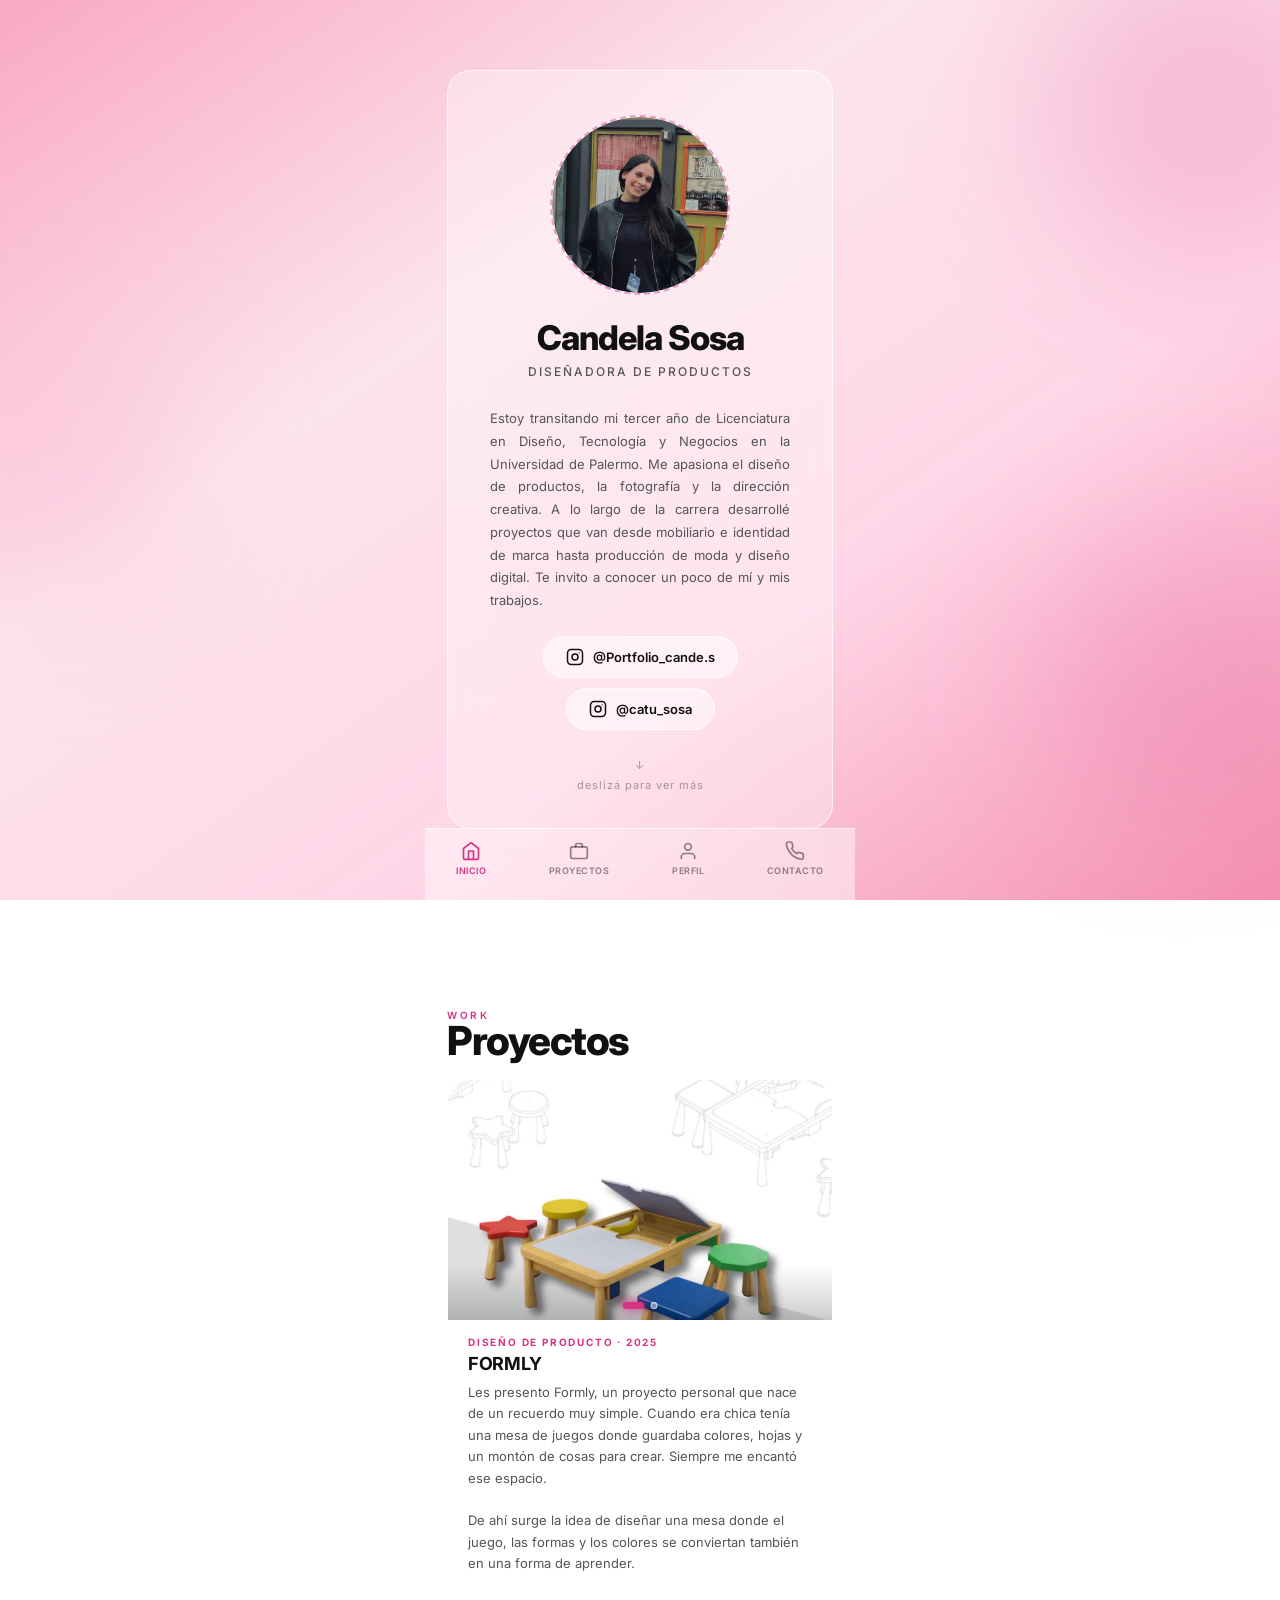
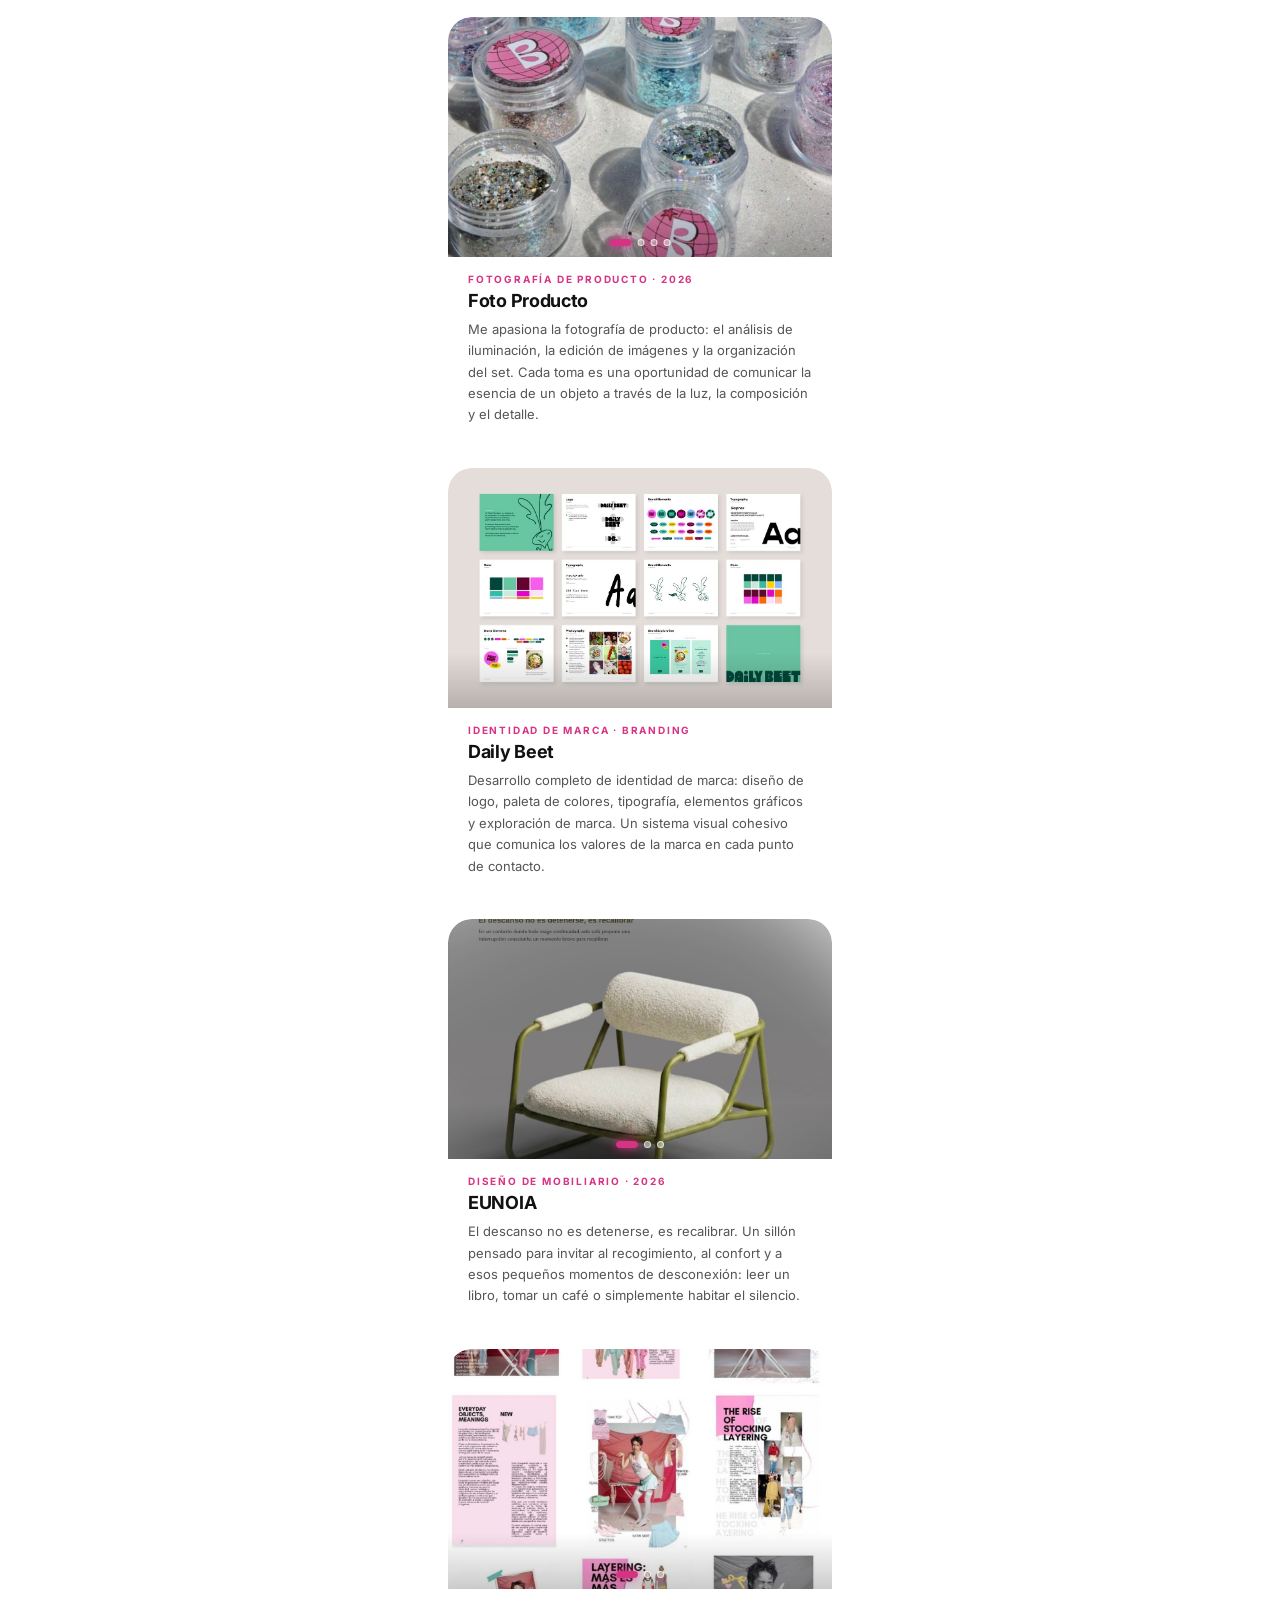
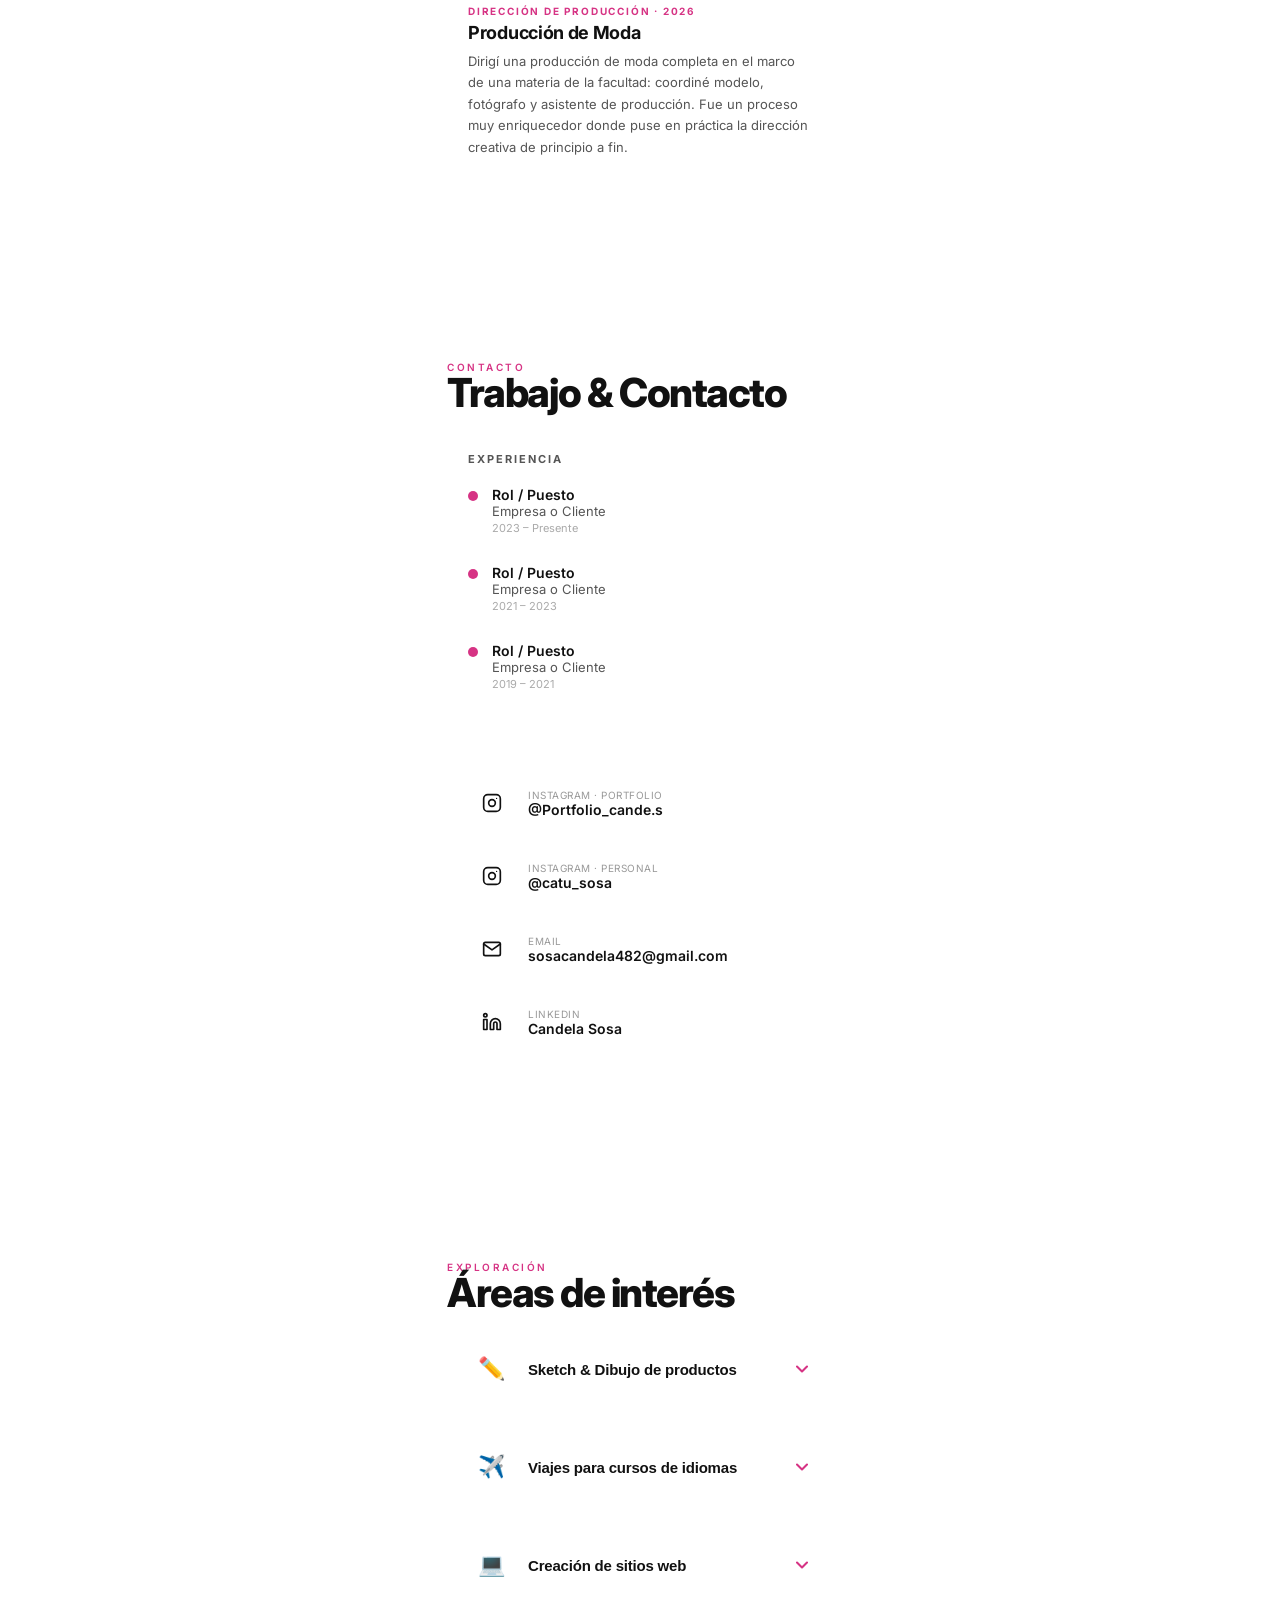
==== commit 2973ee6e: "Expand hero bio with Universidad de Palermo and career context" ====
--- a/index.html
+++ b/index.html
@@ -779,7 +779,7 @@
 
       <h1 class="hero-name">Candela Sosa</h1>
       <p class="hero-sub">Diseñadora de Productos</p>
-      <p class="hero-bio">Estoy transitando mi tercer año de licenciatura en Diseño, Tecnología y Negocios. Te invito a conocer un poco de mí y mis proyectos.</p>
+      <p class="hero-bio">Estoy transitando mi tercer año de Licenciatura en Diseño, Tecnología y Negocios en la Universidad de Palermo. Me apasiona el diseño de productos, la fotografía y la dirección creativa. A lo largo de la carrera desarrollé proyectos que van desde mobiliario e identidad de marca hasta producción de moda y diseño digital. Te invito a conocer un poco de mí y mis trabajos.</p>
 
       <div style="display:flex;flex-direction:column;gap:10px;align-items:center;">
         <a class="ig-btn" href="https://www.instagram.com/Portfolio_cande.s" target="_blank" rel="noopener">
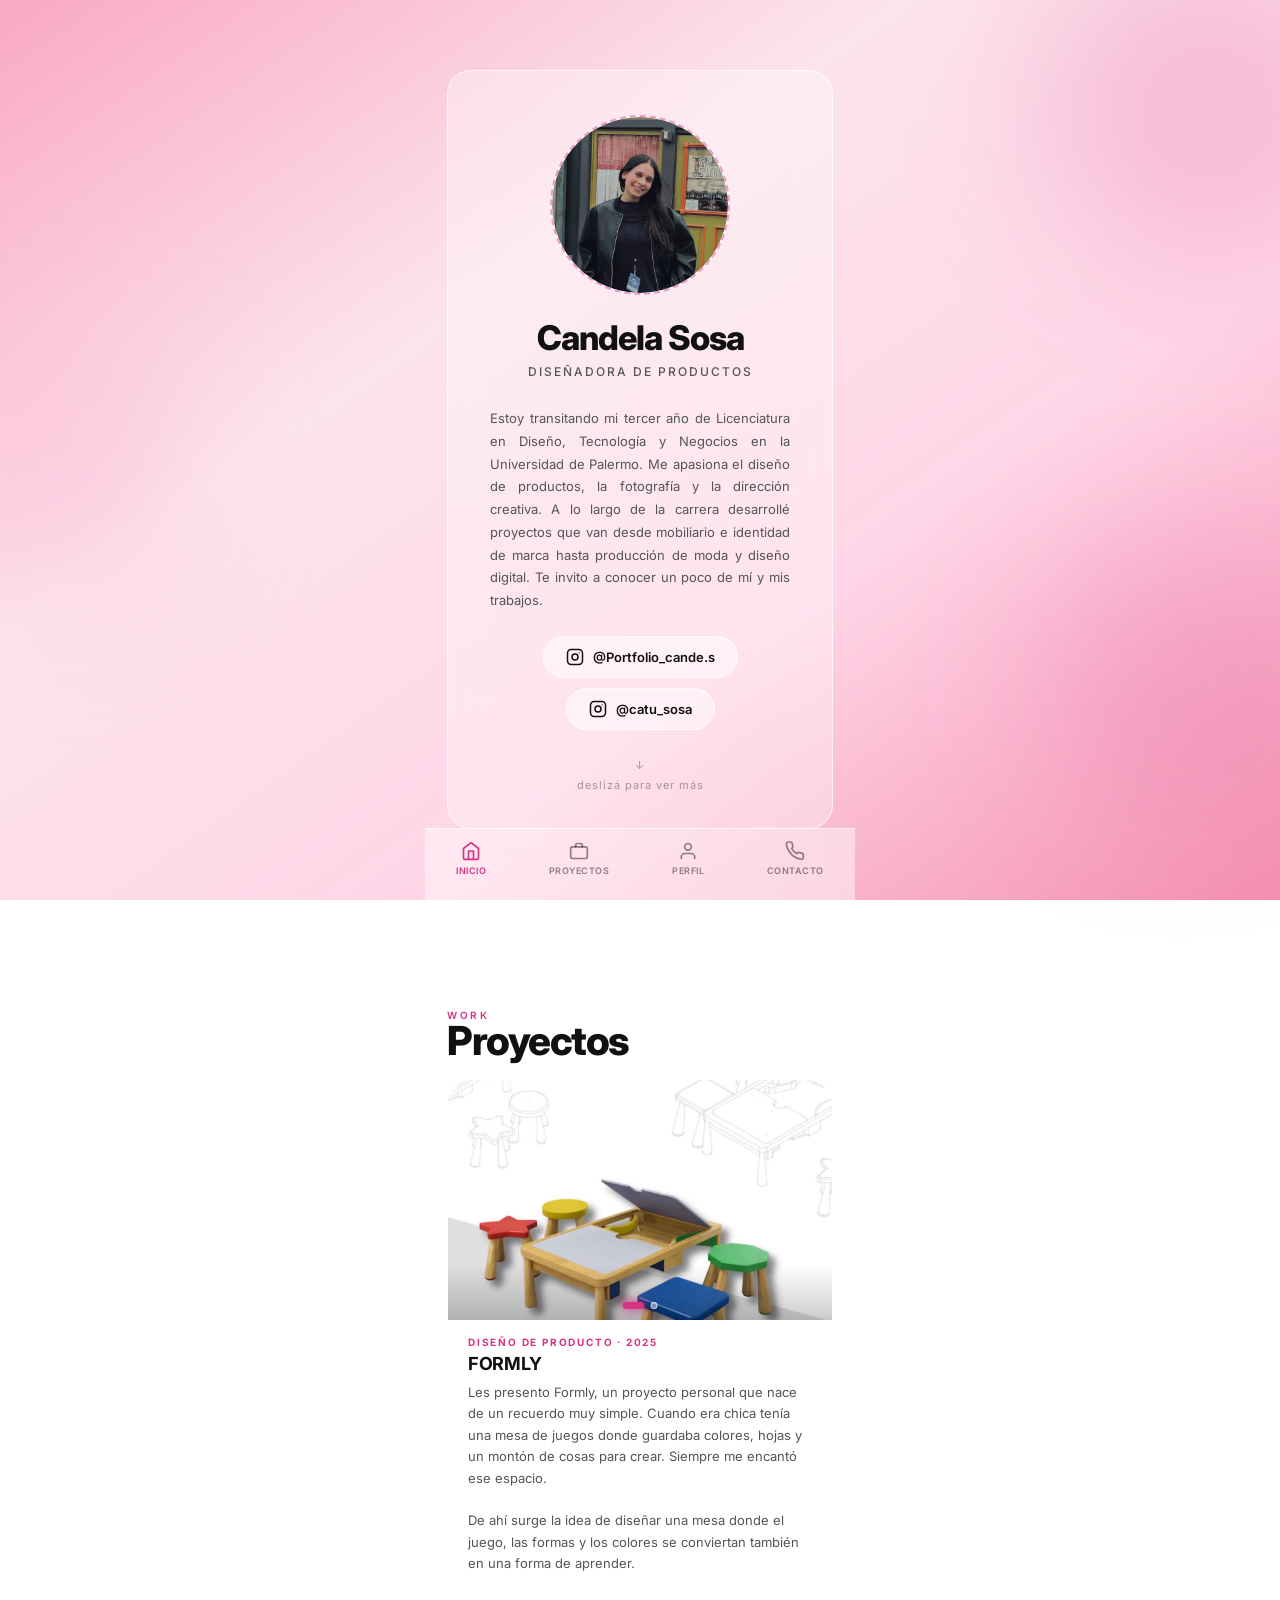
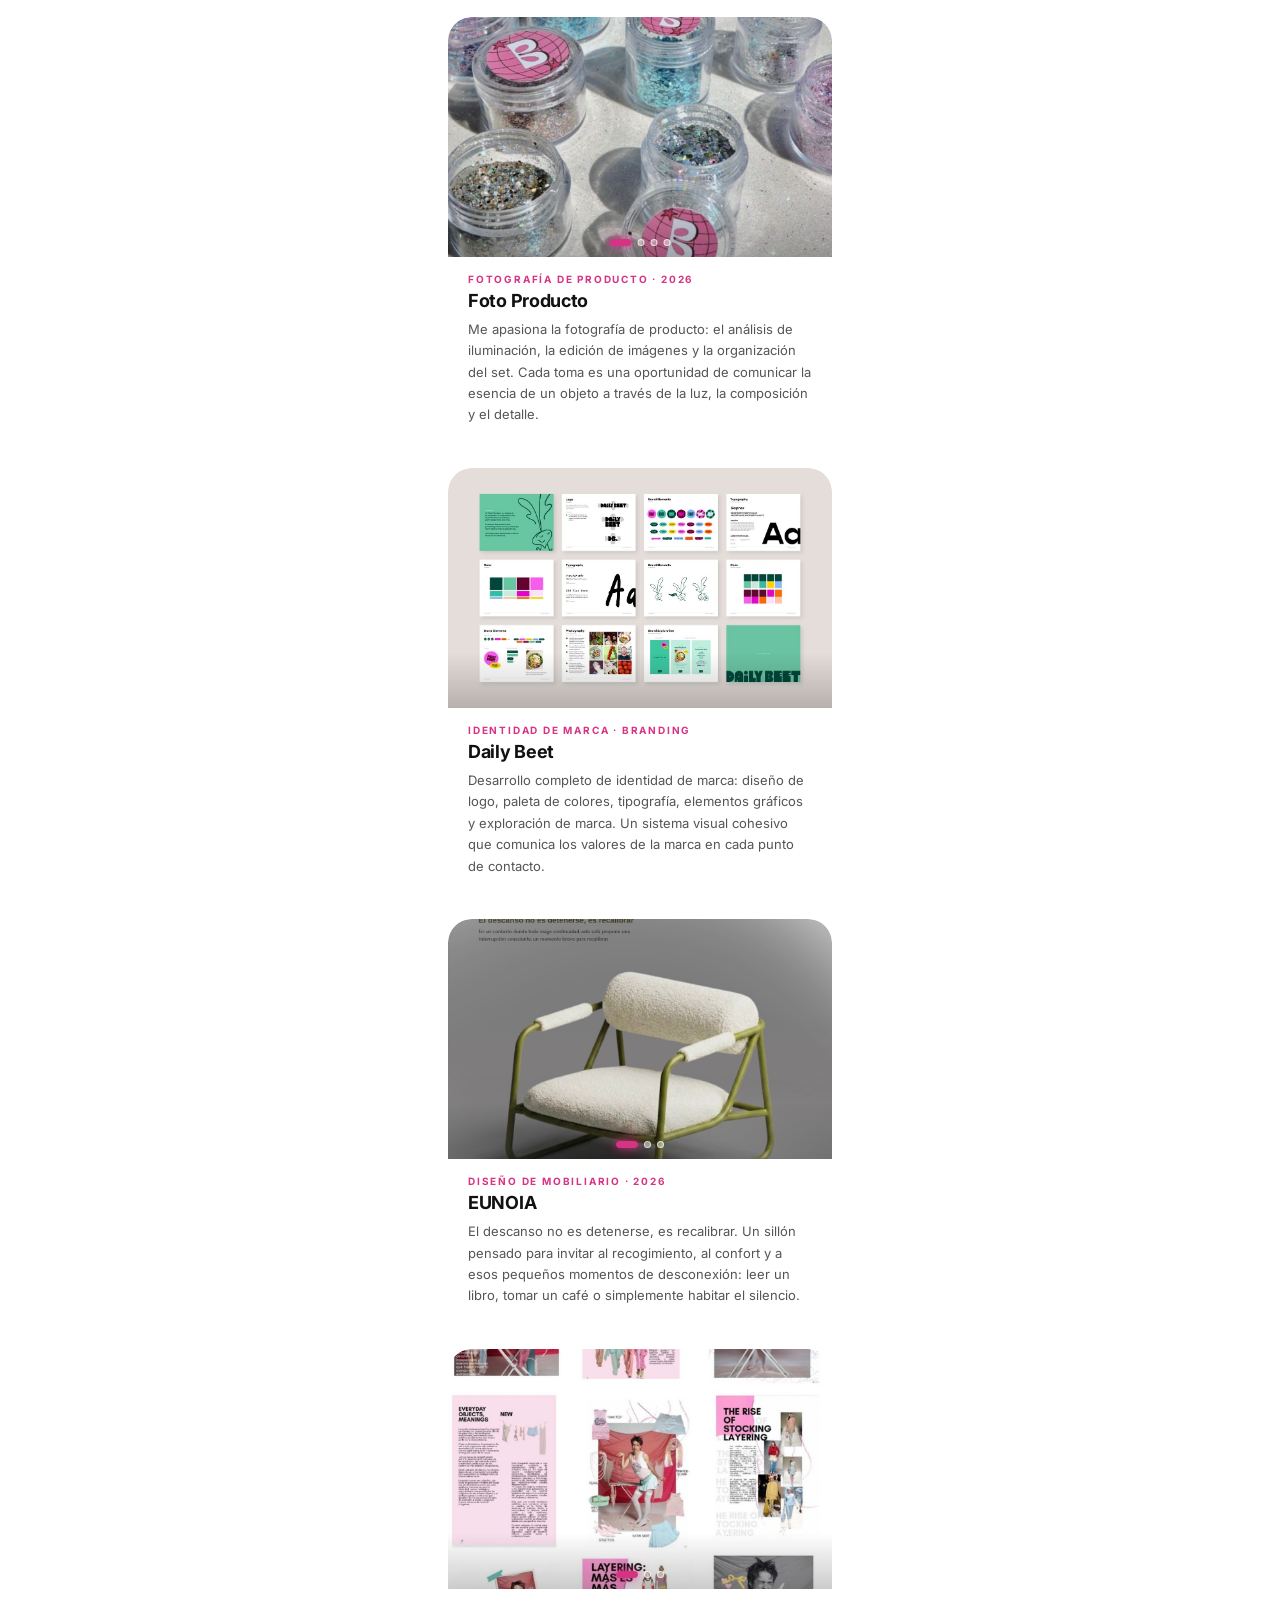
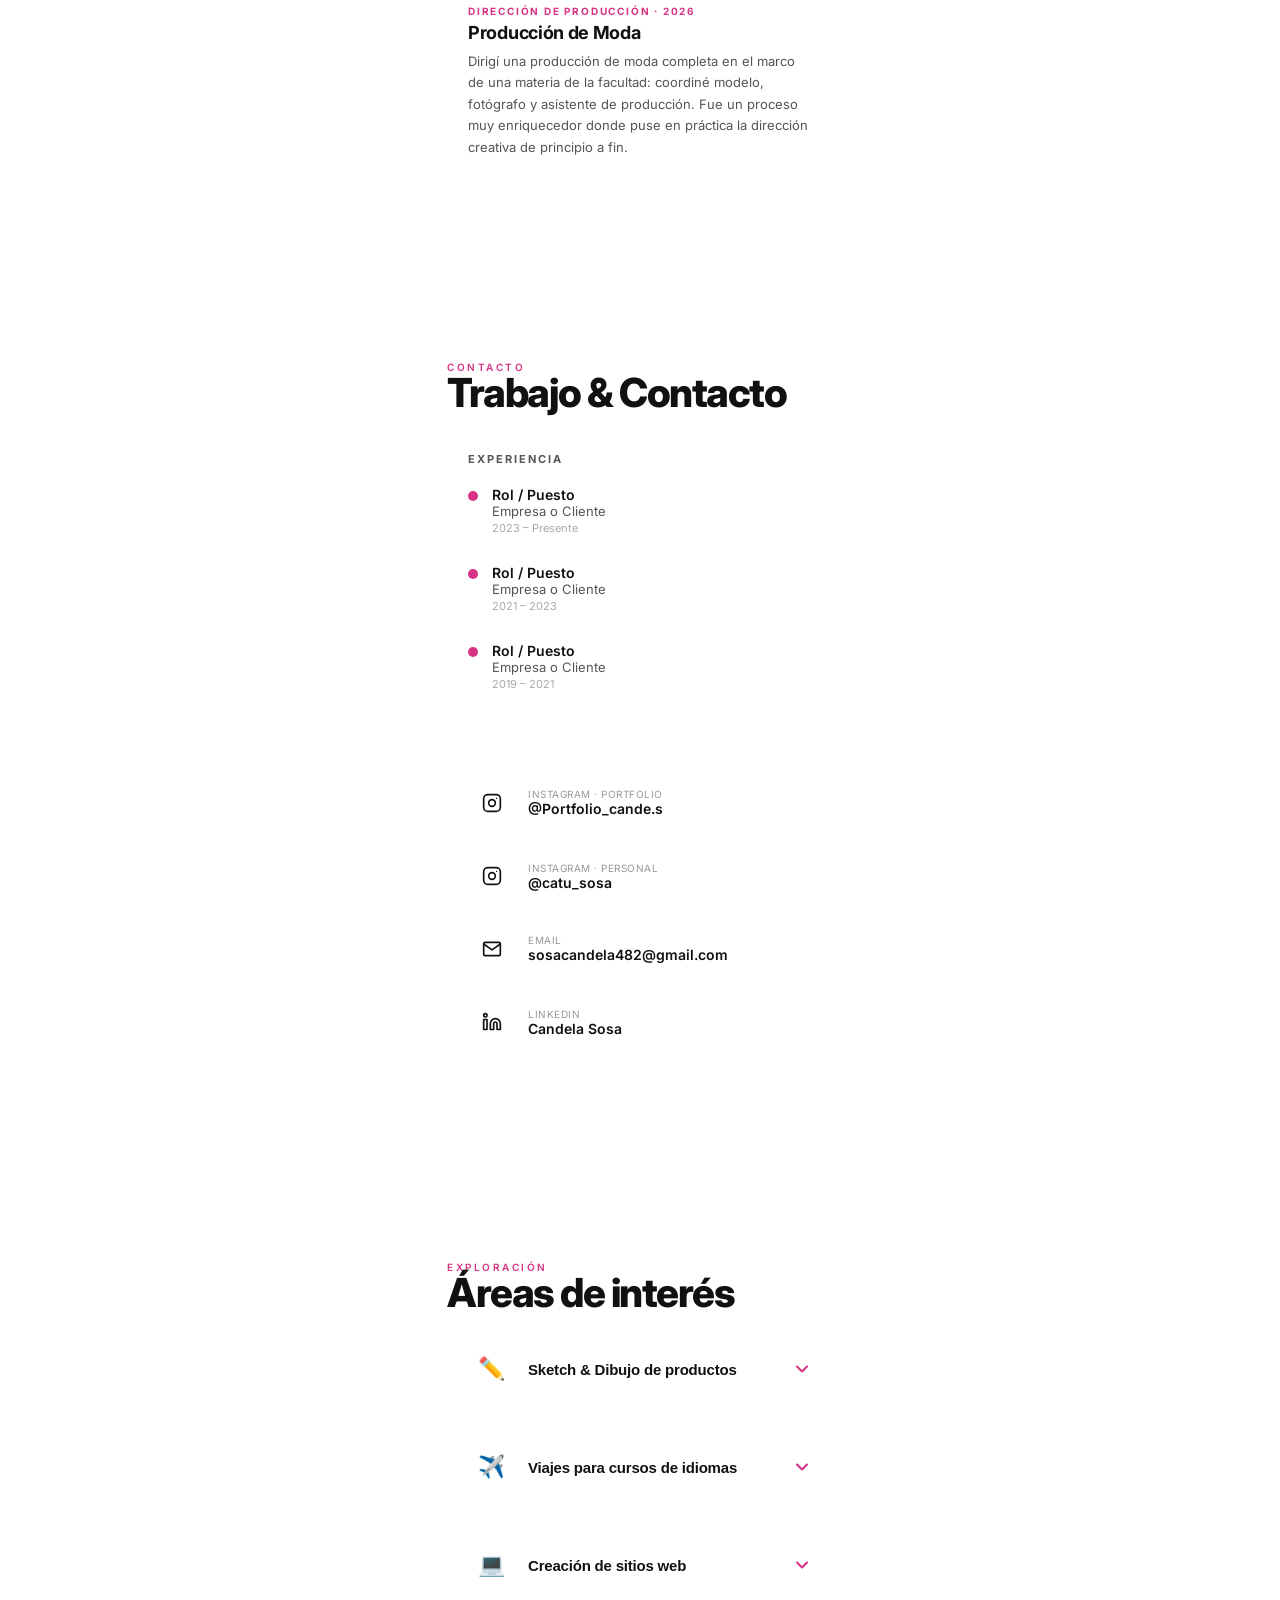
==== commit 9616d967: "Change page title to Candela Sosa · Portfolio" ====
--- a/index.html
+++ b/index.html
@@ -3,7 +3,7 @@
 <head>
   <meta charset="UTF-8" />
   <meta name="viewport" content="width=device-width, initial-scale=1.0" />
-  <title>Candela Sosa · Diseñadora de Productos</title>
+  <title>Candela Sosa · Portfolio</title>
   <link href="https://fonts.googleapis.com/css2?family=Inter:wght@300;400;500;600;700;800&display=swap" rel="stylesheet">
   <style>
     :root {
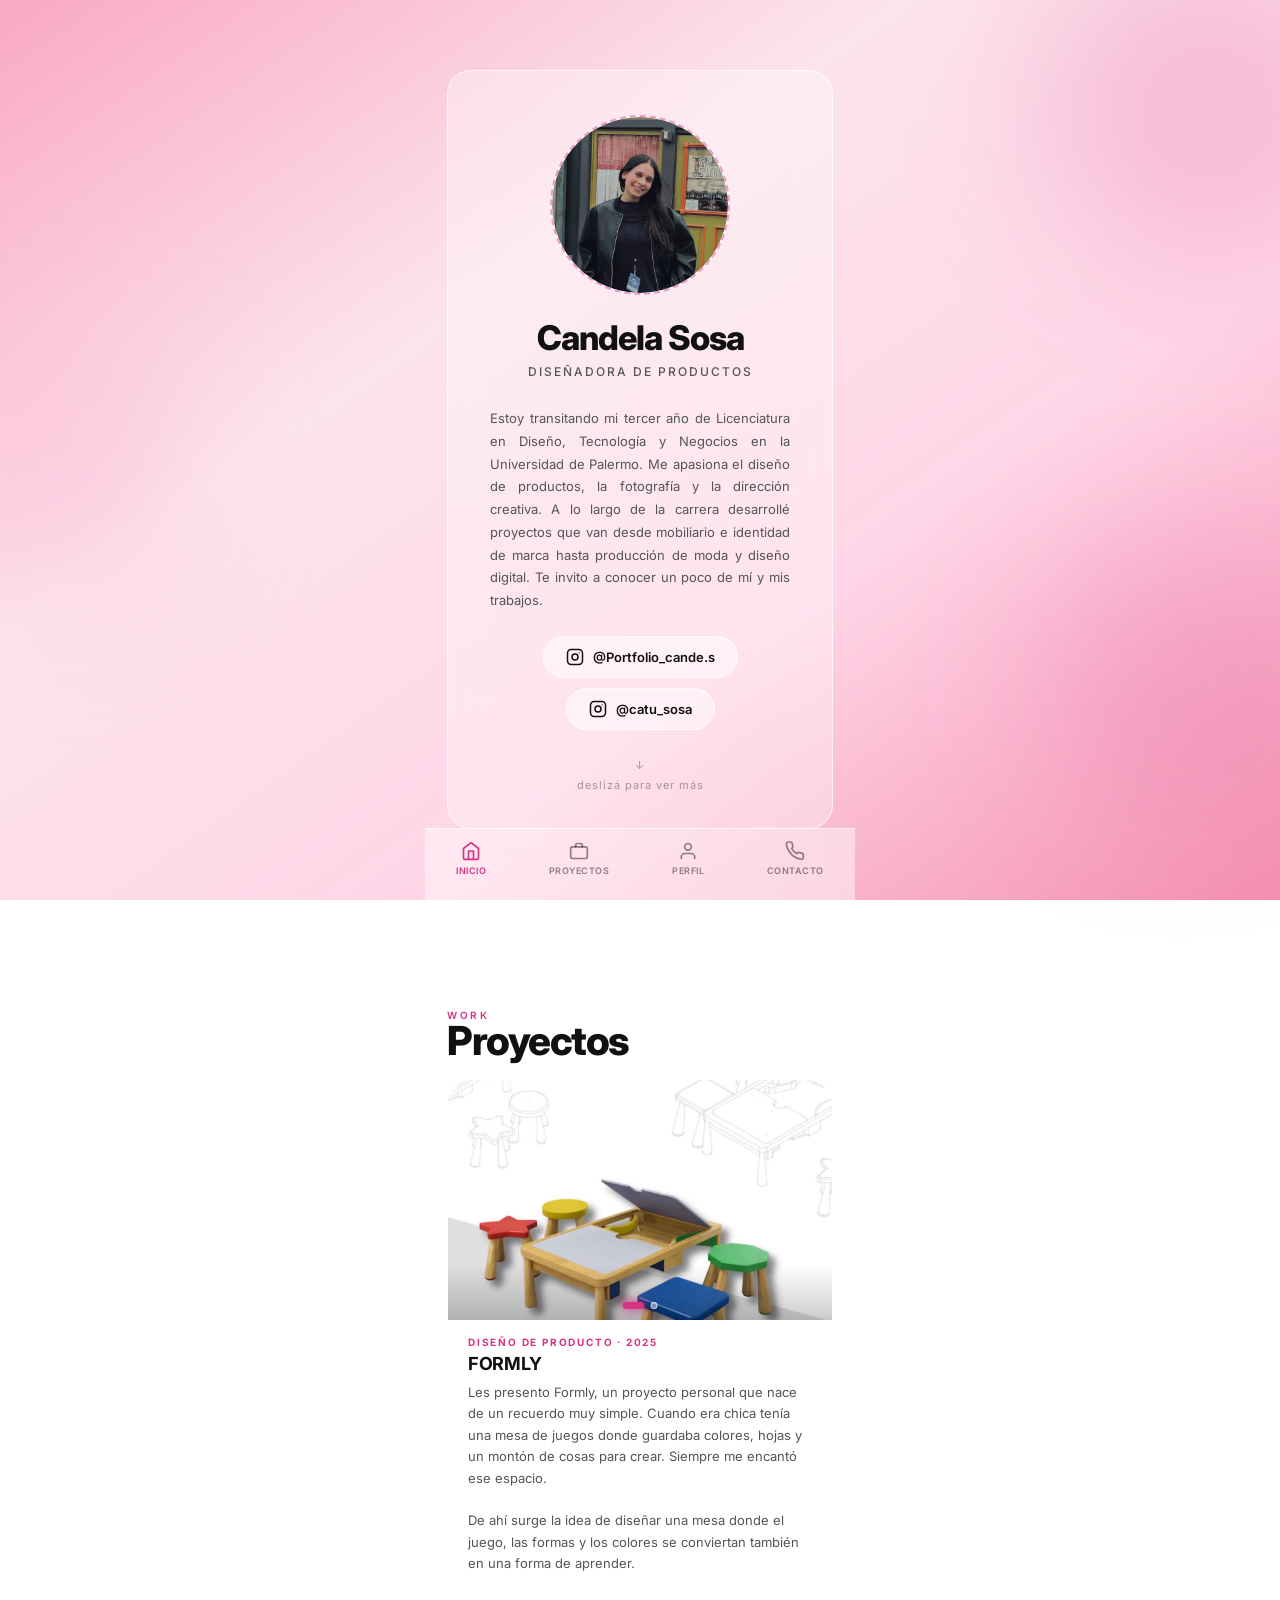
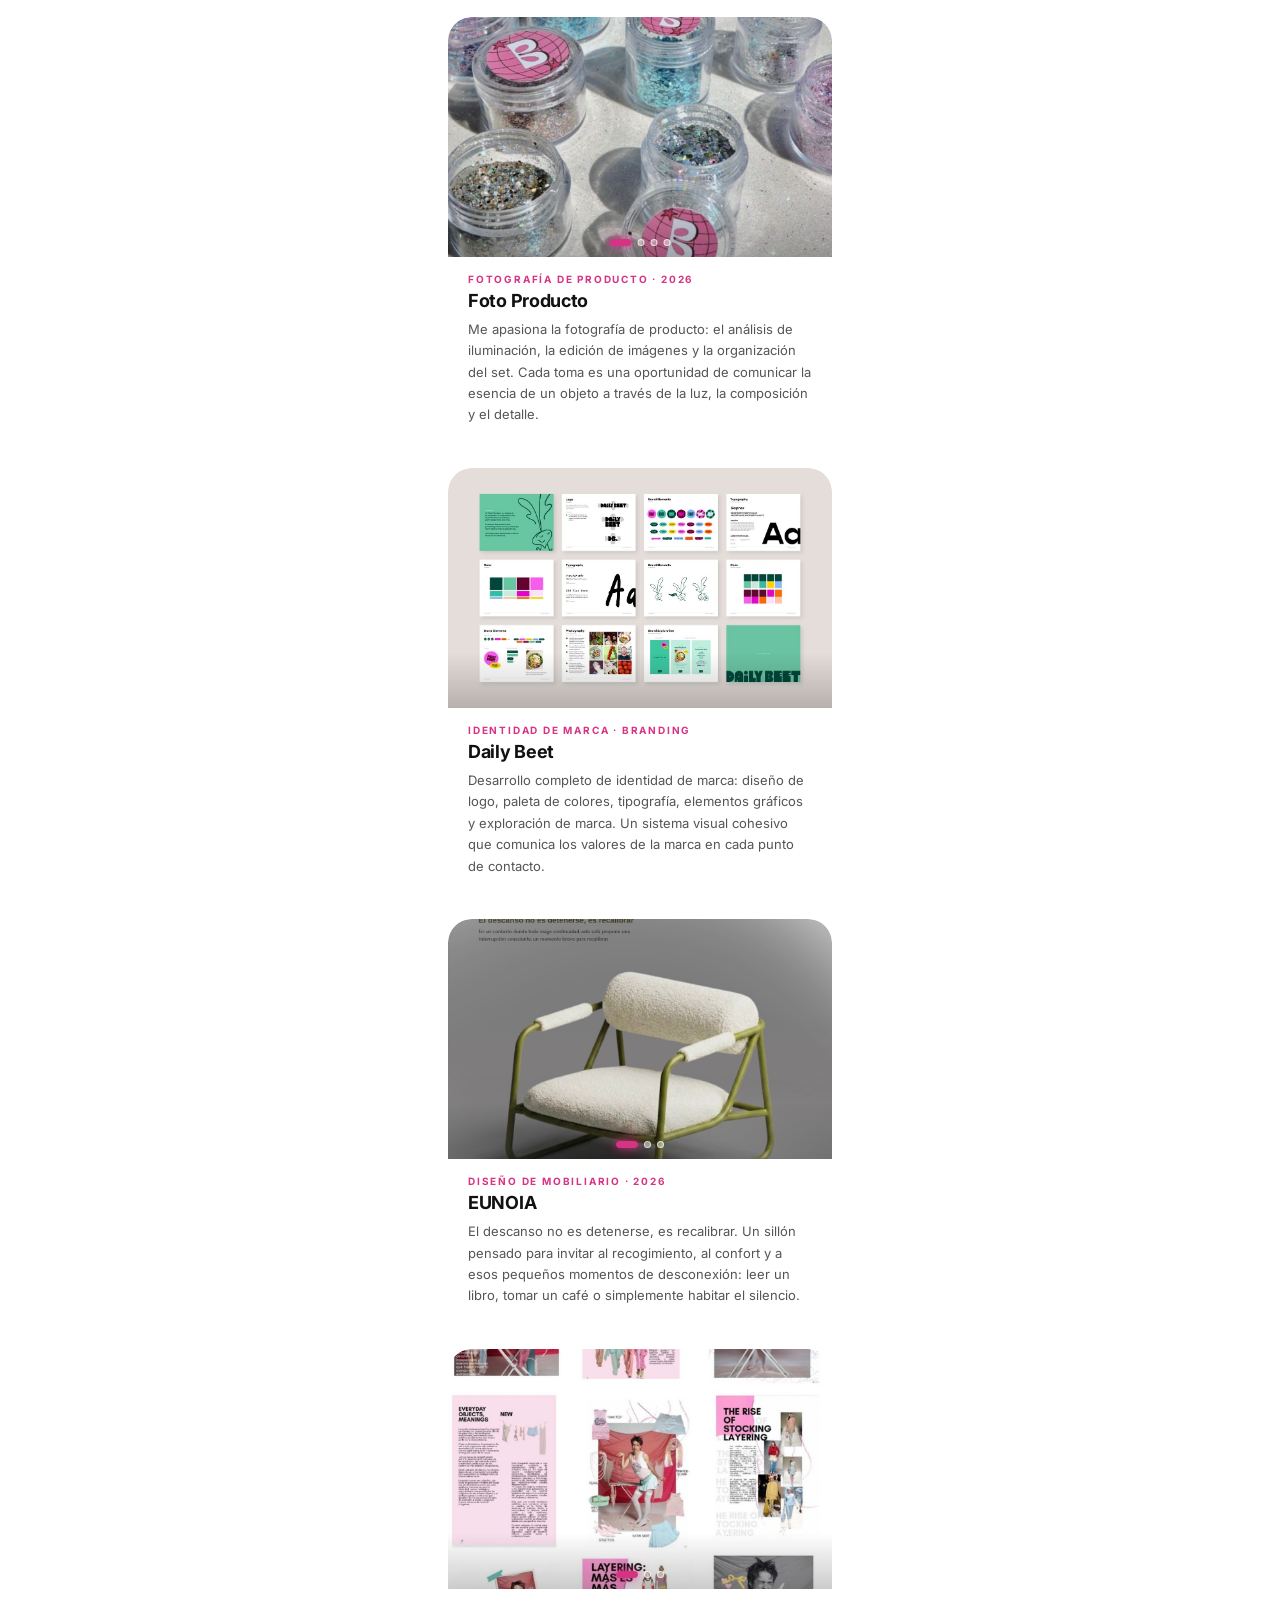
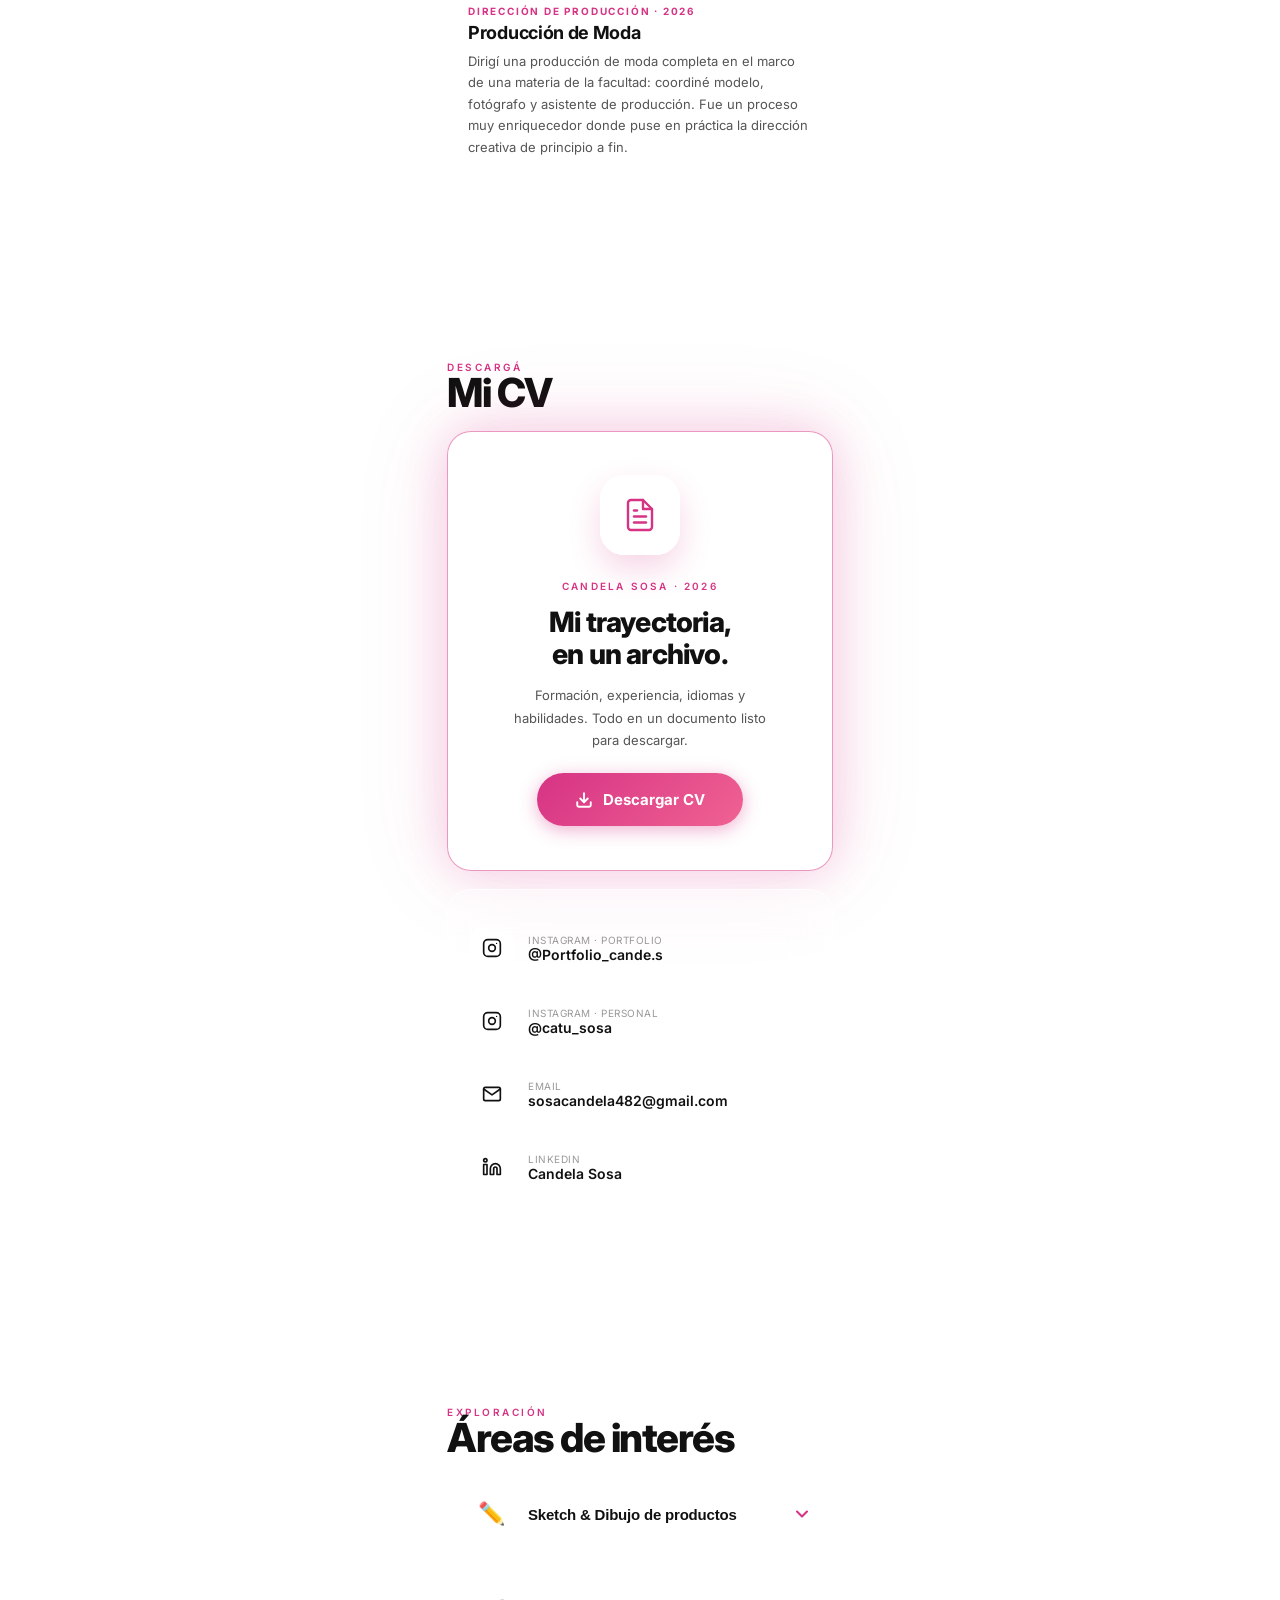
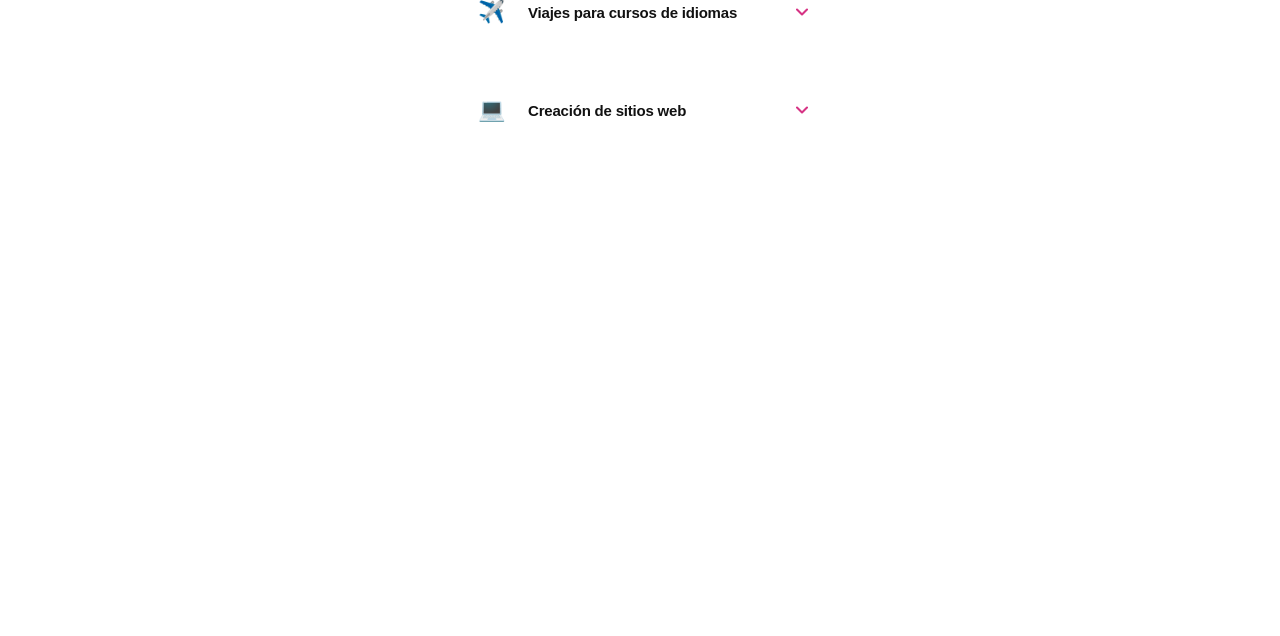
==== commit b552dc46: "Replace work section with glowing CV download card; add PDF to repo" ====
--- a/index.html
+++ b/index.html
@@ -371,34 +371,93 @@
     }
 
     /* ═══════════════════════════════════
-       TRABAJO & CONTACTO
+       CV & CONTACTO
     ═══════════════════════════════════ */
     #contacto { gap: 18px; }
 
-    .work-card {
-      padding: 20px;
+    /* CV download card */
+    .cv-card {
+      padding: 48px 28px 44px;
+      text-align: center;
       display: flex;
       flex-direction: column;
-      gap: 0;
-    }
-    .work-item {
-      display: flex;
+      align-items: center;
       gap: 14px;
-      padding: 14px 0;
-      border-bottom: 1px solid rgba(255,255,255,0.45);
-    }
-    .work-item:last-child { border-bottom: none; }
-    .work-dot {
-      width: 10px;
-      height: 10px;
-      border-radius: 50%;
-      background: var(--pink-accent);
-      margin-top: 5px;
-      flex-shrink: 0;
-    }
-    .work-role { font-size: 14px; font-weight: 600; }
-    .work-co { font-size: 13px; color: var(--text-muted); }
-    .work-yr { font-size: 11px; color: #aaa; margin-top: 2px; }
+      position: relative;
+      overflow: hidden;
+      transition: box-shadow 1s ease, border-color 0.8s ease;
+    }
+    .cv-card.lit {
+      box-shadow: 0 0 50px rgba(214,51,132,0.22), 0 0 100px rgba(214,51,132,0.1);
+      border-color: rgba(214,51,132,0.5);
+    }
+
+    /* Shimmer sweep when card lights up */
+    .cv-shimmer-line {
+      position: absolute;
+      inset: 0;
+      background: linear-gradient(110deg,
+        transparent 22%, rgba(255,255,255,0.35) 50%, transparent 78%);
+      transform: translateX(-120%);
+      pointer-events: none;
+    }
+    .cv-card.lit .cv-shimmer-line {
+      animation: cvShimmerPass 1s ease forwards 0.15s;
+    }
+    @keyframes cvShimmerPass {
+      from { transform: translateX(-120%); }
+      to   { transform: translateX(130%); }
+    }
+
+    .cv-doc-icon {
+      width: 80px; height: 80px;
+      background: rgba(255,255,255,0.58);
+      border-radius: 24px;
+      border: 1.5px solid rgba(255,255,255,0.85);
+      display: flex; align-items: center; justify-content: center;
+      color: var(--pink-accent);
+      transition: transform 0.55s cubic-bezier(.4,0,.2,1), box-shadow 0.55s;
+      margin-bottom: 6px;
+    }
+    .cv-doc-icon svg { width: 36px; height: 36px; }
+    .cv-card.lit .cv-doc-icon {
+      transform: translateY(-5px);
+      box-shadow: 0 14px 32px rgba(214,51,132,0.2);
+    }
+
+    .cv-eyebrow {
+      font-size: 10px; font-weight: 600;
+      letter-spacing: 2.2px; text-transform: uppercase;
+      color: var(--pink-accent);
+    }
+    .cv-heading {
+      font-size: 28px; font-weight: 800;
+      letter-spacing: -0.8px; line-height: 1.15;
+      color: var(--text);
+    }
+    .cv-sub {
+      font-size: 13px; color: var(--text-muted);
+      line-height: 1.72; max-width: 272px;
+    }
+
+    .cv-dl-btn {
+      display: inline-flex; align-items: center; gap: 10px;
+      background: linear-gradient(135deg, #d63384 0%, #f06292 100%);
+      color: white; border-radius: 100px;
+      padding: 17px 38px; font-size: 15px; font-weight: 700;
+      text-decoration: none; margin-top: 8px;
+      box-shadow: 0 4px 18px rgba(214,51,132,0.38);
+      transition: transform 0.2s, box-shadow 0.3s;
+    }
+    .cv-dl-btn svg { width: 18px; height: 18px; }
+    .cv-dl-btn:hover { transform: scale(1.04); }
+    .cv-card.lit .cv-dl-btn {
+      animation: btnGlow 2.4s ease-in-out infinite;
+    }
+    @keyframes btnGlow {
+      0%, 100% { box-shadow: 0 4px 22px rgba(214,51,132,0.45); }
+      50%       { box-shadow: 0 4px 40px rgba(214,51,132,0.72), 0 0 64px rgba(214,51,132,0.28); }
+    }
 
     .contact-card {
       padding: 22px;
@@ -913,43 +972,36 @@
     </div>
   </section>
 
-  <!-- ══════════ TRABAJO & CONTACTO ══════════ -->
+  <!-- ══════════ CV & CONTACTO ══════════ -->
   <section id="contacto">
     <div>
-      <p class="sec-label">Contacto</p>
-      <h2 class="sec-title">Trabajo &amp; Contacto</h2>
+      <p class="sec-label">Descargá</p>
+      <h2 class="sec-title">Mi CV</h2>
     </div>
 
-    <!-- Experiencia — editá con tus trabajos reales -->
-    <div class="glass work-card">
-      <p class="skill-block-title" style="margin-bottom:6px">Experiencia</p>
-
-      <div class="work-item">
-        <div class="work-dot"></div>
-        <div>
-          <p class="work-role">Rol / Puesto</p>
-          <p class="work-co">Empresa o Cliente</p>
-          <p class="work-yr">2023 – Presente</p>
-        </div>
-      </div>
-
-      <div class="work-item">
-        <div class="work-dot"></div>
-        <div>
-          <p class="work-role">Rol / Puesto</p>
-          <p class="work-co">Empresa o Cliente</p>
-          <p class="work-yr">2021 – 2023</p>
-        </div>
-      </div>
-
-      <div class="work-item">
-        <div class="work-dot"></div>
-        <div>
-          <p class="work-role">Rol / Puesto</p>
-          <p class="work-co">Empresa o Cliente</p>
-          <p class="work-yr">2019 – 2021</p>
-        </div>
-      </div>
+    <!-- CV Download Card -->
+    <div class="glass cv-card" id="cv-card">
+      <div class="cv-shimmer-line"></div>
+      <div class="cv-doc-icon">
+        <svg viewBox="0 0 24 24" fill="none" stroke="currentColor" stroke-width="1.6" stroke-linecap="round" stroke-linejoin="round">
+          <path d="M14 2H6a2 2 0 0 0-2 2v16a2 2 0 0 0 2 2h12a2 2 0 0 0 2-2V8z"/>
+          <polyline points="14 2 14 8 20 8"/>
+          <line x1="16" y1="13" x2="8" y2="13"/>
+          <line x1="16" y1="17" x2="8" y2="17"/>
+          <line x1="10" y1="9" x2="8" y2="9"/>
+        </svg>
+      </div>
+      <p class="cv-eyebrow">Candela Sosa · 2026</p>
+      <h3 class="cv-heading">Mi trayectoria,<br>en un archivo.</h3>
+      <p class="cv-sub">Formación, experiencia, idiomas y habilidades. Todo en un documento listo para descargar.</p>
+      <a href="cv-candela-sosa.pdf" download="CV_Candela_Sosa.pdf" class="cv-dl-btn">
+        <svg viewBox="0 0 24 24" fill="none" stroke="currentColor" stroke-width="2.5" stroke-linecap="round" stroke-linejoin="round">
+          <path d="M21 15v4a2 2 0 0 1-2 2H5a2 2 0 0 1-2-2v-4"/>
+          <polyline points="7 10 12 15 17 10"/>
+          <line x1="12" y1="15" x2="12" y2="3"/>
+        </svg>
+        Descargar CV
+      </a>
     </div>
 
     <!-- Contacto -->
@@ -1302,6 +1354,18 @@
   }
 
   document.querySelectorAll('.proj-carousel, .area-carousel').forEach(initCarousel);
+
+  // ——— CV card se enciende al entrar en pantalla ———
+  const cvCard = document.getElementById('cv-card');
+  if (cvCard) {
+    const cvObs = new IntersectionObserver(entries => {
+      if (entries[0].isIntersecting) {
+        cvCard.classList.add('lit');
+        cvObs.disconnect();
+      }
+    }, { threshold: 0.35 });
+    cvObs.observe(cvCard);
+  }
 </script>
 
 </body>
